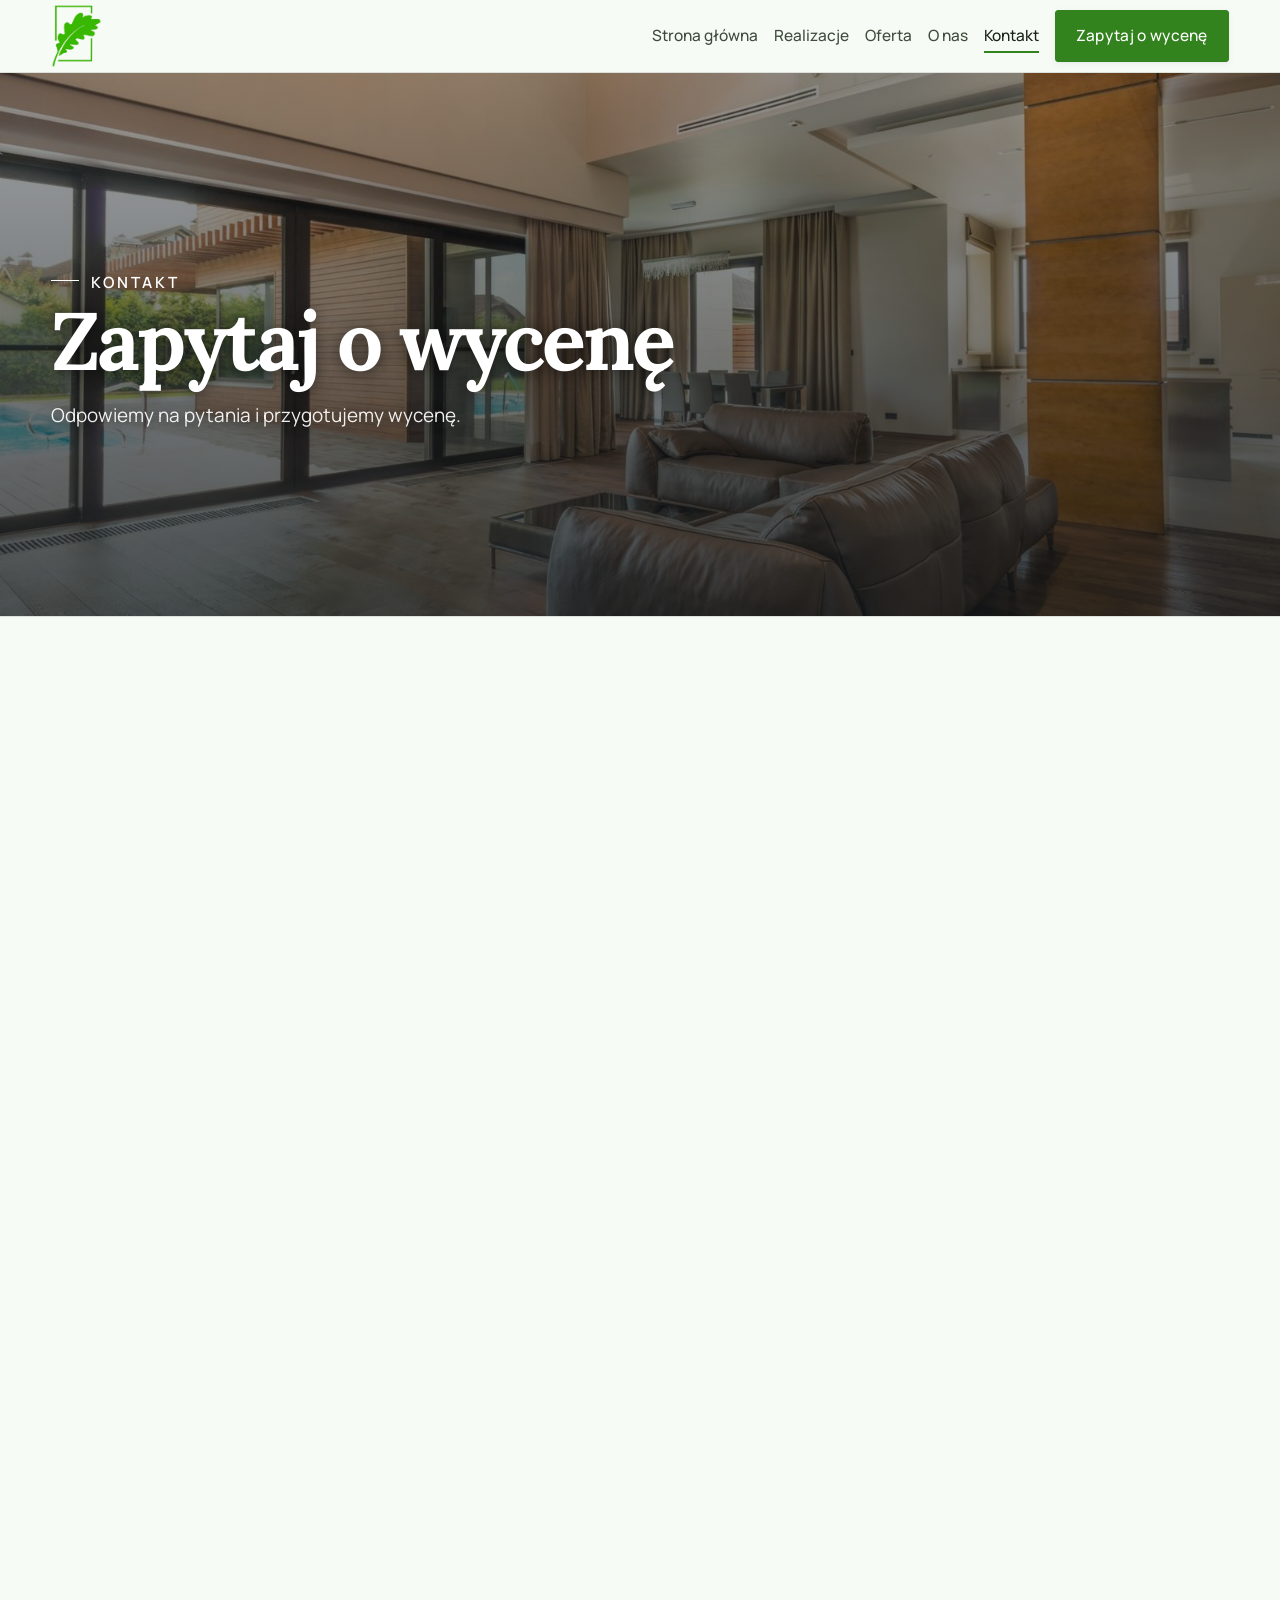
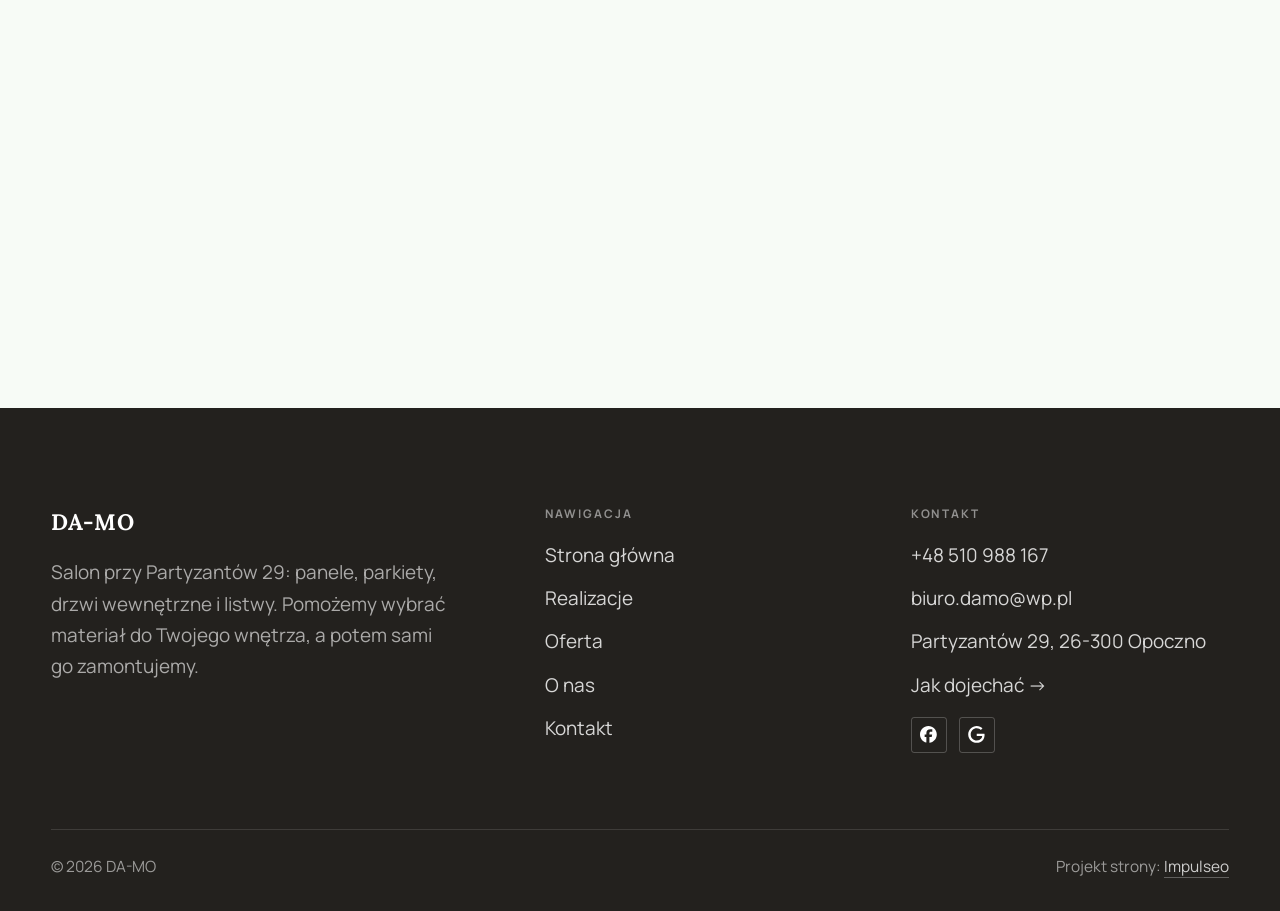
==== kontakt.html @ 803321ba "Strona demo: da-mo" ====
<!DOCTYPE html>
<html lang="pl">
<head>
<meta charset="UTF-8">
<meta name="viewport" content="width=device-width, initial-scale=1.0">
<title>Kontakt - DA-MO</title>
<meta name="description" content="Kontakt DA-MO - Partyzantów 29, 26-300 Opoczno">
<link rel="canonical" href="https://kris20032.github.io/da-mo/kontakt.html">
<meta name="robots" content="noindex, nofollow">
<meta property="og:type" content="website">
<meta property="og:locale" content="pl_PL">
<meta property="og:site_name" content="DA-MO">
<meta property="og:title" content="Kontakt - DA-MO">
<meta property="og:description" content="Kontakt DA-MO - Partyzantów 29, 26-300 Opoczno">
<meta property="og:url" content="https://kris20032.github.io/da-mo/kontakt.html">
<meta property="og:image" content="https://kris20032.github.io/da-mo/img/og.jpg">
<meta property="og:image:width" content="1200">
<meta property="og:image:height" content="630">
<meta name="twitter:card" content="summary_large_image">
<link rel="preconnect" href="https://fonts.googleapis.com">
<link rel="preconnect" href="https://fonts.gstatic.com" crossorigin>
<link href="https://fonts.googleapis.com/css2?family=Lora:wght@500;600;700&family=Manrope:wght@400;500;600&display=swap" rel="stylesheet">
<link rel="stylesheet" href="assets/styles.css?v=3ba8359c">
</head>
<body>

<header class="nav">
  <div class="wrap nav-inner">
    <a class="brand brand-has-logo" href="index.html"><img class="brand-logo" src="img/logo.png" alt="DA-MO" width="483" height="610" decoding="async"></a>
    <nav class="nav-links">
      <a href="index.html">Strona główna</a>
      <a href="realizacje.html">Realizacje</a>
      <a href="oferta.html">Oferta</a>
      <a href="o-nas.html">O nas</a>
      <a href="kontakt.html" class="active" aria-current="page">Kontakt</a>
      <a href="kontakt.html" class="btn btn-accent">Zapytaj o wycenę</a>
    </nav>
    <button class="nav-toggle" aria-label="Menu"><span></span><span></span><span></span></button>
  </div>
</header>

<main>
<section class="pagehead">
  <img src="img/g6.jpg" alt="DA-MO - Zapytaj o wycenę" width="1600" height="1068" decoding="async">
  <div class="wrap">
    <span class="eyebrow">Kontakt</span>
    <h1>Zapytaj o wycenę</h1>
    <p>Odpowiemy na pytania i przygotujemy wycenę.</p>
  </div>
</section>
<section>
  <div class="wrap contact-grid">
    <div class="reveal">
      <span class="eyebrow">Dane kontaktowe</span>
      <h2 style="margin:var(--space-4) 0 var(--space-6)">DA-MO</h2>
      <div class="info-list">
        <div class="info-row"><div class="ic"><svg class="ico-tel" width="16" height="16" viewBox="0 0 24 24" fill="none" aria-hidden="true"><path d="M6.6 10.8a15.5 15.5 0 0 0 6.6 6.6l2.2-2.2a1 1 0 0 1 1-.24 11.4 11.4 0 0 0 3.6.58 1 1 0 0 1 1 1V20a1 1 0 0 1-1 1A17 17 0 0 1 3 4a1 1 0 0 1 1-1h3.5a1 1 0 0 1 1 1c0 1.25.2 2.46.58 3.6a1 1 0 0 1-.25 1l-2.23 2.2Z" fill="currentColor"/></svg></div><div><div class="lbl">Telefon</div><a class="val" href="tel:+48510988167">+48 510 988 167</a></div></div>
        <div class="info-row"><div class="ic"><svg class="ico-mail" width="16" height="16" viewBox="0 0 24 24" fill="none" aria-hidden="true"><rect x="3.2" y="5.5" width="17.6" height="13" rx="1.6" stroke="currentColor" stroke-width="1.6"/><path d="M4 7l8 6 8-6" stroke="currentColor" stroke-width="1.6" stroke-linecap="round" stroke-linejoin="round"/></svg></div><div><div class="lbl">E-mail</div><a class="val" href="mailto:biuro.damo@wp.pl">biuro.damo@wp.pl</a></div></div>
        <div class="info-row"><div class="ic"><svg class="ico-pin" width="16" height="16" viewBox="0 0 24 24" fill="none" aria-hidden="true"><path d="M12 21s7-6.1 7-11.5A7 7 0 0 0 5 9.5C5 14.9 12 21 12 21Z" stroke="currentColor" stroke-width="1.6" fill="none"/><circle cx="12" cy="9.5" r="2.4" fill="currentColor"/></svg></div><div><div class="lbl">Adres</div><div class="val">Partyzantów 29, 26-300 Opoczno</div></div></div>
        <div class="info-row"><div class="ic"><svg width="16" height="16" viewBox="0 0 24 24" fill="none" aria-hidden="true"><circle cx="12" cy="12" r="8.4" stroke="currentColor" stroke-width="1.6"/><path d="M12 7.5V12l3 2" stroke="currentColor" stroke-width="1.6" stroke-linecap="round"/></svg></div><div><div class="lbl">Godziny salonu</div><div class="val">Pon.-pt. 9:00-17:00<br>Sobota 9:00-14:00<br>Niedziela nieczynne</div></div></div>
      </div>
    </div>
    <div class="reveal">
      <form class="form" action="https://formsubmit.co/biuro.damo@wp.pl" method="POST">
        <input type="hidden" name="_subject" value="Zapytanie ze strony DA-MO">
        <input type="hidden" name="_captcha" value="false">
        <input type="hidden" name="_template" value="table">
        <div class="fld"><label for="name">Imię / firma</label><input id="name" name="name" type="text" placeholder="np. Jan Kowalski" required></div>
        <div class="fld"><label for="email">E-mail</label><input id="email" name="email" type="email" placeholder="adres@email.pl" required></div>
        <div class="fld"><label for="phone">Telefon</label><input id="phone" name="phone" type="tel" placeholder="+48 ..."></div>
        <div class="fld"><label for="msg">Czego dotyczy zapytanie?</label><textarea id="msg" name="message" placeholder="Napisz krótko, w czym możemy pomóc" required></textarea></div>
        <button type="submit" class="btn btn-accent" style="width:100%;justify-content:center">Wyślij zapytanie <span class="arr">→</span></button>
        <p class="note">Wiadomość trafi bezpośrednio do nas. Można też zadzwonić: +48 510 988 167.</p>
      </form>
    </div>
  </div>
</section>
<section style="padding-top:0">
  <div class="wrap reveal">
    <iframe class="map" title="DA-MO - Opoczno" src="https://maps.google.com/maps?q=51.3767333%2C20.2776448&z=15&output=embed" loading="lazy" referrerpolicy="no-referrer-when-downgrade"></iframe>
  </div>
</section>
</main>

<footer>
  <div class="wrap">
    <div class="foot-grid">
      <div class="foot-brand">
        <div class="name">DA-MO</div>
        <p>Salon przy Partyzantów 29: panele, parkiety, drzwi wewnętrzne i listwy. Pomożemy wybrać materiał do Twojego wnętrza, a potem sami go zamontujemy.</p>
      </div>
      <div class="foot-col">
        <h4>Nawigacja</h4>
        <a href="index.html">Strona główna</a>
        <a href="realizacje.html">Realizacje</a>
        <a href="oferta.html">Oferta</a>
        <a href="o-nas.html">O nas</a>
        <a href="kontakt.html">Kontakt</a>
      </div>
      <div class="foot-col">
        <h4>Kontakt</h4>
        <a href="tel:+48510988167">+48 510 988 167</a>
        <a href="mailto:biuro.damo@wp.pl">biuro.damo@wp.pl</a>
        <p>Partyzantów 29, 26-300 Opoczno</p>
        <a href="https://www.google.com/maps/place/DA-MO+panele,+drzwi,+parkiety,+listwy/@51.3767333,20.2776448,17z/data=!4m6!3m5!1s0x471999647cb9dcc5:0xbed50faa135890ad!8m2!3d51.3767333!4d20.2776448" target="_blank" rel="noopener">Jak dojechać →</a>
      <div class="foot-soc">
        <a class="soc" href="https://www.facebook.com/p/DA-MO-Panele-Drzwi-Parkiety-Listwy-61571626570182/" target="_blank" rel="noopener" aria-label="Facebook - DA-MO"><svg viewBox="0 0 24 24" aria-hidden="true" focusable="false"><path d="M9.101 23.691v-7.98H6.627v-3.667h2.474v-1.58c0-4.085 1.848-5.978 5.858-5.978.401 0 .955.042 1.468.103a8.68 8.68 0 0 1 1.141.195v3.325a8.623 8.623 0 0 0-.653-.036 26.805 26.805 0 0 0-.733-.009c-.707 0-1.259.096-1.675.309a1.686 1.686 0 0 0-.679.622c-.258.42-.374.995-.374 1.752v1.297h3.919l-.386 2.103-.287 1.564h-3.246v8.245C19.396 23.238 24 18.179 24 12.044c0-6.627-5.373-12-12-12s-12 5.373-12 12c0 5.628 3.874 10.35 9.101 11.647Z" fill="currentColor"/></svg></a>
        <a class="soc" href="https://www.google.com/maps/place/DA-MO+panele,+drzwi,+parkiety,+listwy/@51.3767333,20.2776448,17z/data=!4m6!3m5!1s0x471999647cb9dcc5:0xbed50faa135890ad!8m2!3d51.3767333!4d20.2776448" target="_blank" rel="noopener" aria-label="Google - DA-MO"><svg viewBox="0 0 24 24" aria-hidden="true" focusable="false"><path d="M12.48 10.92v3.28h7.84c-.24 1.84-.853 3.187-1.787 4.133-1.147 1.147-2.933 2.4-6.053 2.4-4.827 0-8.6-3.893-8.6-8.72s3.773-8.72 8.6-8.72c2.6 0 4.507 1.027 5.907 2.347l2.307-2.307C18.747 1.44 16.133 0 12.48 0 5.867 0 .307 5.387.307 12s5.56 12 12.173 12c3.573 0 6.267-1.173 8.373-3.36 2.16-2.16 2.84-5.213 2.84-7.667 0-.76-.053-1.467-.173-2.053H12.48z" fill="currentColor"/></svg></a>
      </div>
      </div>
    </div>
    <div class="foot-bot">
      <span>© 2026 DA-MO</span>
      <span>Projekt strony: <a class="foot-credit" href="https://impulseo.pl" target="_blank" rel="noopener">Impulseo</a></span>
    </div>
  </div>
</footer>
<div class="sticky-reserve"><a class="sr-book" href="kontakt.html">Zapytaj o wycenę</a><a class="sr-call" href="tel:+48510988167" aria-label="Zadzwoń"><svg class="ico-tel" width="16" height="16" viewBox="0 0 24 24" fill="none" aria-hidden="true"><path d="M6.6 10.8a15.5 15.5 0 0 0 6.6 6.6l2.2-2.2a1 1 0 0 1 1-.24 11.4 11.4 0 0 0 3.6.58 1 1 0 0 1 1 1V20a1 1 0 0 1-1 1A17 17 0 0 1 3 4a1 1 0 0 1 1-1h3.5a1 1 0 0 1 1 1c0 1.25.2 2.46.58 3.6a1 1 0 0 1-.25 1l-2.23 2.2Z" fill="currentColor"/></svg></a></div>
<div class="demo-wazne" data-do="2026-11-19" data-cykl="3" hidden><svg class="dw-ico" width="13" height="13" viewBox="0 0 24 24" fill="none" aria-hidden="true"><circle cx="12" cy="12" r="8.6" stroke="currentColor" stroke-width="1.8"/><path d="M12 7.2V12l3.3 2" stroke="currentColor" stroke-width="1.8" stroke-linecap="round"/></svg><span class="dw-txt"></span></div>

<script src="assets/main.js"></script>
</body>
</html>
---- assets/styles.css ----
/* ============================================================
   STOLBASZ — premium, architektoniczny B2B fit-out
   Jasna paleta, zero brązu. System wg premium-web-craft.
   Projekt strony: Impulseo (impulseo.pl)
   ============================================================ */

:root{
  /* PALETA — jasna, architektoniczna, chłodna */
  --paper:#F3F1EC;          /* główne tło */
  --paper-2:#E6E3DB;        /* sekcje alternatywne (chłodny jasny szary) */
  --paper-3:#E6E3DB;        /* delikatne wypełnienia */
  --ink:#23211E;            /* tekst główny — chłodny grafit */
  --ink-soft:#43403A;       /* nagłówki drugorzędne */
  --muted:#87837A;          /* tekst poboczny */
  --line:rgba(35,33,30,.12);/* hairline */
  --accent:#8A6B3C;         /* stonowany petrol-slate — jedyny akcent */
  --accent-d:#6E5430;
  --accent-soft:rgba(138,107,60,.10);
  --dark:#23211E;           /* sekcje ciemne (stopka/CTA) */

  /* HOVER ZDJĘĆ — JEDEN standard dla całego silnika (decyzja K. 04.08.2026, artefakt z wariantami).
     AKTUALNE (K.+Szymon 09.08.2026, wybór z artefaktu 6 wariantów): zoom 1.05 przy 1.4s -
     przy tak długim czasie mocniejszy kadr NIE skacze, tylko „oddycha". Poprzedni standard
     (1.02 / .55s z 04.08) odbierany jako dynamiczny i szybki.
     Spoczynek lekko przygaszony, ale TYLKO tam, gdzie jest mysz (@media hover:hover) —
     na telefonie zdjęcia zostają w pełnej jasności. */
  --img-zoom:1.05;                   /* K.+Szymon 09.08: wariant F z artefaktu porównawczego */
  --img-rest:brightness(.95) saturate(.99);
  --img-hot:brightness(1.06) saturate(1.05);
  --img-dur:1.4s;                    /* K.+Szymon 09.08 (wariant F): powoli = elegancko */
  --img-ease:cubic-bezier(.16,.84,.44,1);  /* miękki ogon, efekt „oddychania" */

  /* ODSTĘPY — skala 4/8 */
  --space-1:4px; --space-2:8px; --space-3:12px; --space-4:16px; --space-5:24px;
  --space-6:32px; --space-7:48px; --space-8:64px; --space-9:96px; --space-10:128px;

  /* TYPOGRAFIA — fluid clamp() (skala podbita 16.07.2026: większe, czytelniejsze litery — uwaga Adama) */
  --text-sm:clamp(.9rem,.87rem + .12vw,1rem);
  --text-base:clamp(1.08rem,1.04rem + .18vw,1.2rem);
  --text-lg:clamp(1.24rem,1.15rem + .34vw,1.44rem);
  --text-h3:clamp(1.34rem,1.22rem + .55vw,1.66rem);
  --text-h2:clamp(2.1rem,1.66rem + 2.1vw,3.1rem);
  --text-h1:clamp(2.9rem,2.1rem + 4vw,5.1rem);

  /* PROMIENIE — architektoniczne, raczej ostre */
  --r-sm:3px; --r-md:6px; --r-lg:10px;

  /* RUCH */
  --ease:cubic-bezier(.25,.46,.45,.94); --dur:.24s;

  /* CIENIE — miękkie, warstwowe */
  --sh-sm:0 1px 2px rgba(16,24,32,.04), 0 2px 8px rgba(16,24,32,.05);
  --sh-md:0 2px 6px rgba(16,24,32,.05), 0 12px 28px -8px rgba(16,24,32,.12);
  --sh-lg:0 6px 14px rgba(16,24,32,.07), 0 26px 56px -18px rgba(16,24,32,.22);

  --hairline:1px solid var(--line);

  --font-display:'Lora',serif;
  --font-body:'Manrope',sans-serif;
}

*{box-sizing:border-box;margin:0;padding:0}
html{scroll-behavior:smooth}
body{
  font-family:var(--font-body);
  font-size:var(--text-base);
  line-height:1.65;
  color:var(--ink);
  background:var(--paper);
  -webkit-font-smoothing:antialiased;
  text-rendering:optimizeLegibility;
}
img{max-width:100%;height:auto;display:block}  /* height:auto = width/height z atrybutów trzyma proporcje (TOP#12) */
a{color:inherit;text-decoration:none}

.wrap{width:min(92%,1180px);margin-inline:auto}
section{padding-block:clamp(52px,6.5vw,96px)}

h1,h2,h3{font-family:var(--font-display);font-weight:700;line-height:1.08;letter-spacing:-.02em;color:var(--ink)}
h1{font-size:var(--text-h1);letter-spacing:-.035em}
h2{font-size:var(--text-h2);letter-spacing:-.025em}
h3{font-size:var(--text-h3)}
/* MIARA — długość wiersza. WCAG 2.2 SC 1.4.8: max 80 znaków; Butterick: 45–90.
   68ch daje realnie 72–78 znaków polskiego tekstu, czyli z zapasem pod granicą.
   Wcześniej limit miał TYLKO <p> — <li>, <blockquote> i <dd> nie miały żadnego,
   i to jedyny powód, dla którego 23 bloki na dwóch oddanych stronach jadą po
   83–106 znaków w wierszu (pomiar 07.08.2026, bramka `miara`).
   ⚠️ Listy i definicje ograniczamy TYLKO bez klasy: `ul`/`ol` z klasą to u nas
   układ (siatki kafli, menu), a nie tekst ciągły — tam miarę wyznacza układ. */
/* 60ch, nie 68ch (K. 10.08): po zmianie fontów na węższe kroje (DM Sans i spółka)
   w 68ch mieściło się ~90 znaków - bramka pikselowa słusznie zgłaszała przekroczenie
   granicy 80. Pomiar na żywej przeglądarce: 60ch = 90 znaków, 53ch = ~78 znaków, czyli normę WCAG 1.4.8. */
:root{ --miara:53ch }
p{max-width:min(100%,var(--miara))}
blockquote,
ul:not([class])>li, ol:not([class])>li,
dl:not([class])>dd{max-width:min(100%,var(--miara))}

/* ⚠️ Świadomie BEZ wyjątku `.tile p,.card p,.svc p{max-width:none}`, choć nasuwa się sam:
   te akapity BYŁY już ograniczone (stare `p{max-width:65ch}`), więc „wyjątek" nie odblokowałby
   niczego nowego — tylko ROZLUŹNIŁ stan sprzed zmiany na wszystkich demach naraz.
   `figcaption` żadna z reguł wyżej nie dotyczy, więc też nie potrzebuje zwolnienia. */

/* ŁAMANIE. `balance` wyrównuje długości wierszy w nagłówku, `pretty` pilnuje ostatniego
   wiersza akapitu, żeby nie został w nim jeden wyraz. Obsługiwane od Chrome 117 /
   Safari 17.5; starsze przeglądarki po prostu ignorują tę własność.
   `text-wrap:pretty` nie występowało dotąd ANI RAZ w silniku ani w repo klientów. */
h1,h2,h3,.lead,.lede{text-wrap:balance}
p,li,blockquote,dd{text-wrap:pretty}

.eyebrow{
  font-family:var(--font-body);
  font-size:var(--text-sm);
  font-weight:600;
  letter-spacing:.18em;
  text-transform:uppercase;
  color:var(--accent);
  display:inline-flex;align-items:center;gap:var(--space-3);
}
/* flex:none + margin-top = kreska trzyma się PIERWSZEJ linii. Wcześniej align-items:center
   centrowało ją względem całego bloku i przy zawinięciu (długi kicker typu
   „…WNĘTRZ · LESZNO · OD 2019") druga linia lądowała z brzydkim wcięciem. */
.eyebrow{align-items:flex-start}
.eyebrow>*,.eyebrow{text-wrap:balance}   /* dlugi kicker lamal sie na sierote typu samo „2019" w drugiej linii */
.eyebrow::before{content:"";width:28px;height:1px;background:var(--accent);display:inline-block;flex:none;margin-top:.62em}

.muted{color:var(--muted)}
.lead{font-size:var(--text-lg);line-height:1.55;color:var(--ink-soft);max-width:50ch}

/* ---------- BUTTONS ---------- */
.btn{
  display:inline-flex;align-items:center;gap:var(--space-2);
  font-weight:600;font-size:var(--text-sm);letter-spacing:.02em;
  padding:var(--space-4) var(--space-6);
  border-radius:var(--r-sm);
  transition:transform var(--dur) var(--ease),box-shadow var(--dur) var(--ease),background var(--dur) var(--ease);
  cursor:pointer;border:1px solid transparent;
}
.btn-accent{background:var(--accent);color:#fff;box-shadow:var(--sh-sm)}
.btn-accent:hover{background:var(--accent-d);transform:translateY(-2px);box-shadow:var(--sh-md)}
.btn-accent:active{transform:translateY(0);box-shadow:var(--sh-sm)}
.btn-ghost{background:transparent;color:var(--ink);border-color:var(--line)}
.btn-ghost:hover{border-color:var(--accent);color:var(--accent);transform:translateY(-2px)}
.btn-light{background:#fff;color:var(--ink);box-shadow:var(--sh-sm)}
.btn-light:hover{transform:translateY(-2px);box-shadow:var(--sh-md)}
.btn .arr{transition:transform var(--dur) var(--ease)}
.btn:hover .arr{transform:translateX(4px)}

/* ---------- NAV ---------- */
.nav{
  position:sticky;top:0;z-index:50;
  background:color-mix(in srgb,var(--paper) 88%,transparent);
  backdrop-filter:saturate(140%) blur(10px);
  border-bottom:var(--hairline);
}
.nav-inner{display:flex;align-items:center;justify-content:space-between;gap:var(--space-5);height:72px}
/* ANTY-NACHODZENIE (K. 05.08.2026): długa nazwa firmy + przycisk z pełnym numerem nie mieściły się w pasku
   i flex ściskał linki PONIŻEJ ich treści - "Kontakt" wchodził na ramkę "Zadzwoń +48 ...". Teraz ustępuje
   nazwa marki (skrót wielokropkiem), a menu i przycisk nigdy się nie kurczą ani nie zachodzą na siebie. */
.brand{display:flex;flex-direction:column;line-height:1;min-width:0;flex:0 1 auto}
.brand .name{font-family:var(--font-display);font-weight:800;font-size:1.35rem;letter-spacing:.04em;white-space:nowrap;overflow:hidden;text-overflow:ellipsis}
.brand .sub{font-size:.62rem;letter-spacing:.34em;text-transform:uppercase;color:var(--muted);margin-top:5px;white-space:nowrap;overflow:hidden;text-overflow:ellipsis}
.nav-links{display:flex;align-items:center;gap:var(--space-6);flex:0 0 auto}
.nav-links a{font-size:var(--text-sm);font-weight:500;color:var(--ink-soft);position:relative;padding-block:4px;white-space:nowrap;transition:color var(--dur) var(--ease)}
.nav-links a::after{content:"";position:absolute;left:0;bottom:0;width:0;height:1.5px;background:var(--accent);transition:width var(--dur) var(--ease)}
.nav-links a:hover,.nav-links a.active{color:var(--ink)}
.nav-links a:hover::after,.nav-links a.active::after{width:100%}
.nav-links .btn{padding:var(--space-2) var(--space-5)}
/* przyciski w nav: właściwy kolor (przebij .nav-links a) + bez podkreślenia */
.nav-links a.btn-accent{color:#fff}
.nav-links a.btn-ghost,.nav-links a.btn-light{color:var(--ink)}
/* CTA w pasku: NIE podkreślenie spod linków menu, ale ten sam przelatujący błysk,
   co na wszystkich innych przyciskach (zgłoszenie K. 13.08.2026 - „na hero jest efekt
   światła przechodzącego przez przycisk, na navbarze go nie ma, a mają być identyczne").
   Reguła `.nav-links a::after` jest silniejsza od `.btn::after`, więc trzeba jej
   geometrię wyzerować i wpisać połysk z nazwy - samo `display:none` gasiło efekt. */
.nav-links a.btn::after{
  display:block;content:"";position:absolute;inset:0;z-index:-1;pointer-events:none;
  width:auto;height:auto;border-radius:inherit;   /* kasuje geometrię podkreślenia (width:0;height:1.5px) */
  background:linear-gradient(100deg,transparent 32%,rgba(255,255,255,.20) 50%,transparent 68%);
  translate:-120% 0}
@media (prefers-reduced-motion:no-preference){
  .nav-links a.btn:hover::after{translate:120% 0;transition:translate .75s var(--mt-ease,cubic-bezier(.16,.84,.44,1))}
}
.nav-toggle{display:none;background:none;border:none;cursor:pointer;flex-direction:column;gap:5px;padding:8px}
.nav-toggle span{width:24px;height:2px;background:var(--ink);transition:var(--dur)}
/* Ciasny zakres MIĘDZY menu mobilnym a pełnym pulpitem: zbijamy odstępy i nazwę marki,
   żeby wszystko zmieściło się naturalnie, zanim w ogóle dojdzie do skracania wielokropkiem. */
@media(max-width:1280px) and (min-width:921px){
  .nav-links{gap:var(--space-4)}
  .nav-links .btn{padding:var(--space-2) var(--space-4)}
  .brand .name{font-size:1.15rem}
}

/* ---------- HERO (split) ---------- */
.hero{position:relative;overflow:hidden;border-bottom:var(--hairline)}
.hero-grid{display:grid;grid-template-columns:1.05fr .95fr;gap:clamp(24px,4vw,60px);align-items:center;
  padding-block:clamp(36px,4.5vw,64px)}
.hero-copy .eyebrow{margin-bottom:var(--space-5)}
.hero-copy h1{margin-bottom:var(--space-5)}
.hero-copy .lead{margin-bottom:var(--space-7)}
.hero-actions{display:flex;flex-wrap:wrap;gap:var(--space-4)}
.hero-art{position:relative;aspect-ratio:4/3;border-radius:var(--r-lg);overflow:hidden;box-shadow:var(--sh-lg)}
.hero-art img{width:100%;height:100%;object-fit:cover}
.hero-art::after{content:"";position:absolute;inset:0;background:linear-gradient(180deg,transparent 55%,rgba(18,24,28,.28))}
.hero-badge{position:absolute;left:var(--space-5);bottom:var(--space-5);z-index:2;
  background:rgba(252,252,251,.94);backdrop-filter:blur(4px);
  border-radius:var(--r-md);padding:var(--space-4) var(--space-5);box-shadow:var(--sh-md);max-width:78%}
.hero-badge strong{display:block;font-family:var(--font-display);font-size:1rem;letter-spacing:-.01em}
.hero-badge span{font-size:var(--text-sm);color:var(--muted)}

/* ---------- HERO duży / kinowy (strona główna) ---------- */
.hero-cine{position:relative;min-height:clamp(560px,82vh,840px);min-height:clamp(560px,82svh,840px);display:flex;align-items:center;overflow:hidden;border-bottom:var(--hairline)}
.hero-cine>img{position:absolute;inset:0;width:100%;height:100%;object-fit:cover;z-index:0}
.hero-cine::after{content:"";position:absolute;inset:0;z-index:1;
  background:linear-gradient(95deg,rgba(13,18,23,.86) 0%,rgba(13,18,23,.64) 32%,rgba(13,18,23,.24) 62%,rgba(13,18,23,.04) 100%)}
.hero-cine .wrap{position:relative;z-index:2;padding-block:var(--space-8)}
.hero-cine .hero-copy{max-width:660px}
.hero-cine .eyebrow{color:#fff;margin-bottom:var(--space-5)}
.hero-cine .eyebrow::before{background:#fff}
.hero-cine h1{color:#fff;margin-bottom:var(--space-5);font-size:clamp(2.9rem,2rem + 4.4vw,5.2rem);text-wrap:balance}
.hero-cine .lead{color:rgba(255,255,255,.92);max-width:48ch;margin-bottom:var(--space-7)}
.hero-cine .hero-actions{display:flex;flex-wrap:wrap;gap:var(--space-4)}
/* NISKIE OKNO (laptop z dokiem i paskami przeglądarki ma ~700-780 px wysokości widoku):
   H1 do 5.2rem + długi lead nie mieściły się i przyciski wypadały POD krawędź ekranu -
   klient widział stronę bez ani jednego CTA. Skalujemy w dół, zamiast przycinać treść. */
@media(min-width:821px) and (max-height:820px){
  .hero-cine{min-height:clamp(520px,94svh,780px)}
  .hero-cine .wrap{padding-block:var(--space-6)}
  .hero-cine h1{font-size:clamp(2.2rem,1.5rem + 2.6vw,3.6rem);margin-bottom:var(--space-4)}
  .hero-cine .eyebrow{margin-bottom:var(--space-4)}
  .hero-cine .lead{margin-bottom:var(--space-5);max-width:44ch}
}
@media(max-width:680px){
  .hero-cine{min-height:clamp(520px,76vh,640px);min-height:clamp(520px,76svh,640px);align-items:flex-end}
  .hero-cine::after{background:linear-gradient(0deg,rgba(13,18,23,.9) 6%,rgba(13,18,23,.45) 55%,rgba(13,18,23,.25) 100%)}
  .hero-cine .wrap{padding-bottom:var(--space-9)}
  /* TELEFON (~90% oglądających): lead potrafił zająć 8 linii i zepchnąć CTA poza pierwszy ekran.
     Zwężamy interlinię i skalę - treści nie ucinamy, bo to ona sprzedaje. */
  .hero-cine .lead{font-size:.98rem;line-height:1.5;margin-bottom:var(--space-5)}
  .hero-cine .eyebrow{font-size:.72rem;letter-spacing:.13em;margin-bottom:var(--space-4)}
  .hero-cine .eyebrow::before{width:20px}
  .hero-cine h1{margin-bottom:var(--space-4)}
}

/* full-bleed hero variant (podstrony) */
.pagehead{position:relative;min-height:46vh;min-height:46svh;display:flex;align-items:flex-end;overflow:hidden;border-bottom:var(--hairline)}
.pagehead img{position:absolute;inset:0;width:100%;height:100%;object-fit:cover}
/* 10.08.2026 (decyzja K.): mocniejsze przyciemnienie + cień pod tekstem. Bramka mierzyła na
   nagłówkach podstron 3,38-3,43:1 przy wymaganych 4,5 — jasne zdjęcie (hala, śnieg, niebo)
   podchodziło pod biały tekst. Zdjęcia klientów są różne, więc kontrast musi dawać WARSTWA,
   a nie szczęśliwy dobór kadru. */
.pagehead::after{content:"";position:absolute;inset:0;background:linear-gradient(180deg,rgba(18,24,28,.40),rgba(18,24,28,.76))}
.pagehead .wrap{position:relative;z-index:2;padding-block:var(--space-9);color:#fff}
.pagehead h1{color:#fff;max-width:18ch;text-shadow:0 2px 16px rgba(0,0,0,.55)}
.pagehead .eyebrow{color:#fff}
.pagehead .eyebrow::before{background:#fff}
.pagehead p{color:rgba(255,255,255,.92);margin-top:var(--space-4);max-width:54ch;text-shadow:0 1px 12px rgba(0,0,0,.5)}

/* ---------- STRIP (pasek skrótów / liczby) ---------- */
.strip{background:var(--dark);color:#fff}
/* PASEK HASEŁ — standard 04.08.2026 (decyzja K.): 5 haseł w JEDNYM rzędzie, tekst WYŚRODKOWANY,
   węższe marginesy boczne niż reszta strony (pasek ma iść szerzej), równe wysokości kolumn. */
.strip .wrap{width:min(96%,1440px);display:grid;grid-template-columns:repeat(5,1fr);
  gap:var(--space-5);padding-block:var(--space-7);align-items:stretch}
.strip .item .k{font-family:var(--font-display);font-size:clamp(1.05rem,.82rem + .85vw,1.55rem);
  font-weight:800;letter-spacing:-.02em;color:#fff;line-height:1.18;text-wrap:balance}
.strip .item .v{font-size:var(--text-sm);color:rgba(255,255,255,.66);margin-top:var(--space-2);line-height:1.4}
.strip .item{border-left:2px solid var(--accent);padding-inline:var(--space-4);
  text-align:center;display:flex;flex-direction:column;justify-content:center}
/* liczba kolumn = liczba haseł, żeby ostatnie nie zostawało samo w drugim rzędzie.
   Klasę n-N nadaje multipage.py; domyślnie (bez klasy) pasek jest 5-kolumnowy. */
.strip.n-2 .wrap{grid-template-columns:repeat(2,1fr)}
.strip.n-3 .wrap{grid-template-columns:repeat(3,1fr)}
.strip.n-4 .wrap{grid-template-columns:repeat(4,1fr);gap:var(--space-6)}
.strip.n-4 .item .k{font-size:clamp(1.3rem,1rem + 1.1vw,2rem)}
.strip.n-6 .wrap{grid-template-columns:repeat(6,1fr);gap:var(--space-4)}
.strip.n-6 .item .k{font-size:clamp(.98rem,.8rem + .7vw,1.35rem)}
/* równe łamanie: zamiast "długa linia + jedno słowo" obie linie zbliżonej długości */
.strip .item .k{text-wrap:balance}

/* ---------- SECTION HEAD ---------- */
.head{max-width:48rem;margin-bottom:var(--space-8)}
.head.center{margin-inline:auto;text-align:center}
.head .eyebrow{margin-bottom:var(--space-4)}
.head h2{margin-bottom:var(--space-4)}
.head p{color:var(--muted);font-size:var(--text-lg);line-height:1.55}
.head.center p{margin-inline:auto}

/* ---------- INTRO SPLIT ---------- */
.split{display:grid;grid-template-columns:.92fr 1.08fr;gap:clamp(28px,5vw,80px);align-items:center}
.split.rev{grid-template-columns:1.08fr .92fr}
.split.rev .split-art{order:-1}
.split-art{position:relative;aspect-ratio:5/4;border-radius:var(--r-lg);overflow:hidden;box-shadow:var(--sh-lg)}
.split-art img{width:100%;height:100%;object-fit:cover}
.split-copy h2{margin-bottom:var(--space-5)}
.split-copy p+p{margin-top:var(--space-4)}
.split-copy .btn{margin-top:var(--space-6)}

/* ---------- SERVICES (zakres) ---------- */
.svc-grid{display:grid;grid-template-columns:repeat(auto-fit,minmax(280px,1fr));gap:var(--space-5)}
.svc{background:#fff;border:var(--hairline);border-radius:var(--r-md);padding:var(--space-7) var(--space-6);
  transition:transform var(--dur) var(--ease),box-shadow var(--dur) var(--ease),border-color var(--dur) var(--ease);
  position:relative;overflow:hidden}
.svc::before{content:"";position:absolute;left:0;top:0;width:3px;height:0;background:var(--accent);transition:height var(--dur) var(--ease)}
.svc:hover{transform:translateY(-4px);box-shadow:var(--sh-md);border-color:transparent}
.svc:hover::before{height:100%}
.svc .ic{font-family:var(--font-display);font-size:.8rem;font-weight:700;letter-spacing:.12em;color:var(--accent);margin-bottom:var(--space-4)}
.svc h3{margin-bottom:var(--space-3);font-size:1.22rem}
.svc p{color:var(--muted);font-size:var(--text-base);line-height:1.6}

/* big detailed service rows */
.svc-row{display:grid;grid-template-columns:.8fr 1.2fr;gap:clamp(20px,4vw,60px);align-items:center;padding-block:var(--space-8)}
.svc-row+.svc-row{border-top:var(--hairline)}
.svc-row.rev{grid-template-columns:1.2fr .8fr}
/* Naprzemienny układ wierszy oferty: co drugi wiersz ma zdjęcie po PRAWEJ.
   Było `order:-1` — martwy kod, bo zdjęcie i tak jest pierwszym dzieckiem w HTML,
   więc wszystkie wiersze wyglądały identycznie (zdjęcie zawsze z lewej), a `rev`
   zmieniało tylko szerokość kolumn. Znalezione 29.07.2026 przy różnicowaniu kierunków
   animacji (pomiar pozycji: art.mid 390/502 przy row.mid 756 — zawsze lewa strona). */
.svc-row.rev .svc-row-art{order:2}
.svc-row-art{aspect-ratio:4/3;border-radius:var(--r-md);overflow:hidden;box-shadow:var(--sh-md)}
.svc-row-art img{width:100%;height:100%;object-fit:cover}
.svc-row h3{font-size:1.5rem;margin-bottom:var(--space-4)}
.svc-row .num{font-family:var(--font-display);font-size:.85rem;font-weight:700;letter-spacing:.14em;color:var(--accent);display:block;margin-bottom:var(--space-3)}
.svc-row ul{list-style:none;margin-top:var(--space-4);display:flex;flex-direction:column;gap:var(--space-2)}
.svc-row li{position:relative;padding-left:var(--space-5);color:var(--muted);font-size:var(--text-base)}
.svc-row li::before{content:"";position:absolute;left:0;top:.62em;width:8px;height:1px;background:var(--accent)}

/* ---------- GALLERY (realizacje) ---------- */
.gallery{display:grid;grid-template-columns:repeat(12,1fr);gap:var(--space-4);grid-auto-rows:200px}
/* GALERIA MASONRY — pionowe zdjęcia (portrety beauty/wellness) bez przycinania: kolumny, height auto */
.gallery-masonry{column-count:3;column-gap:var(--space-4)}
@media(max-width:900px){.gallery-masonry{column-count:2}}
@media(max-width:560px){.gallery-masonry{column-count:1}}
.gallery-masonry .m-tile{break-inside:avoid;margin:0 0 var(--space-4);padding:0;position:relative;overflow:hidden;border-radius:var(--r-md);border:1px solid var(--line)}
.gallery-masonry .m-tile img{width:100%;height:auto;display:block}
.gallery-masonry .m-tile .cap{position:absolute;left:0;right:0;bottom:0;padding:var(--space-4);color:#fff;background:linear-gradient(0deg,rgba(0,0,0,.55),transparent);font-size:var(--text-sm)}
.gallery-masonry .m-tile .cap small{display:block;font-weight:400;opacity:.78;letter-spacing:.04em;text-transform:uppercase;font-size:.66rem;margin-top:3px}
.tile{position:relative;overflow:hidden;border-radius:var(--r-md);box-shadow:var(--sh-sm);
  transition:transform var(--dur) var(--ease),box-shadow var(--dur) var(--ease)}
.tile img{width:100%;height:100%;object-fit:cover;
  transition:transform var(--img-dur) var(--img-ease),filter var(--img-dur) var(--img-ease)}
.tile:hover{box-shadow:var(--sh-md)}
.tile .cap{position:absolute;left:0;right:0;bottom:0;padding:var(--space-5) var(--space-4) var(--space-4);
  /* mocniejszy spad + cien pod tekstem: na JASNYCH zdjeciach klienta (biale fronty, sciany)
     slaby gradient dawal kontrast ~1.5:1 zamiast wymaganych 3.6:1 (bramka wygladu, 10.08.2026) */
  background:linear-gradient(transparent 10%,rgba(18,24,28,.55) 40%,rgba(18,24,28,.88) 68%,rgba(18,24,28,.99));color:#fff;
  text-shadow:0 1px 2px rgba(0,0,0,.85),0 2px 10px rgba(0,0,0,.55);
  font-size:var(--text-sm);font-weight:600;letter-spacing:.01em;
  opacity:0;transform:translateY(8px);transition:var(--dur) var(--ease)}
.tile:hover .cap{opacity:1;transform:translateY(0)}
.tile .cap small{display:block;font-weight:400;opacity:.78;letter-spacing:.04em;text-transform:uppercase;font-size:.66rem;margin-top:3px}
/* bento spans */
.t-wide{grid-column:span 6}
.t-tall{grid-column:span 6;grid-row:span 2}
.t-std{grid-column:span 6}
.t-third{grid-column:span 4}
.t-two3{grid-column:span 8}

/* ---------- TRUST / WIARYGODNOŚĆ ---------- */
.trust{background:var(--paper-2)}
.trust-grid{display:grid;grid-template-columns:repeat(auto-fit,minmax(240px,1fr));gap:var(--space-5);margin-top:var(--space-7)}
.trust-card{background:#fff;border-radius:var(--r-md);padding:var(--space-7) var(--space-6);box-shadow:var(--sh-sm);border-top:3px solid var(--accent)}
.trust-card .big{font-family:var(--font-display);font-size:clamp(1.8rem,1.3rem + 1.6vw,2.6rem);font-weight:800;letter-spacing:-.02em;color:var(--ink);line-height:1}
.trust-card h3{font-size:1.12rem;margin:var(--space-3) 0 var(--space-2)}
.trust-card p{color:var(--muted);font-size:var(--text-base);line-height:1.55}

/* ---------- CTA band ---------- */
.cta{background:var(--dark);color:#fff;position:relative;overflow:hidden}
/* telefon w CTA: na ciemnym tle biały (domyślnie), rodziny z JASNYM tłem CTA
   nadpisują to u siebie - wcześniej kolor siedział w stylu inline i wygrywał z rodziną. */
.cta .btn-ghost-cta{color:#fff;border-color:rgba(255,255,255,.3)}
.cta .wrap{display:grid;grid-template-columns:1.4fr .6fr;gap:var(--space-7);align-items:center;position:relative;z-index:2}
.cta h2{color:#fff;max-width:20ch}
.cta p{color:rgba(255,255,255,.74);margin-top:var(--space-4)}
.cta-actions{display:flex;flex-direction:column;gap:var(--space-3);align-items:flex-start}
.cta::before{content:"";position:absolute;right:-80px;top:-80px;width:360px;height:360px;border-radius:50%;
  background:radial-gradient(circle,var(--accent-soft),transparent 70%)}

/* ---------- CONTACT ---------- */
.contact-grid{display:grid;grid-template-columns:.85fr 1.15fr;gap:clamp(28px,4vw,56px);align-items:start}
.info-list{display:flex;flex-direction:column;gap:var(--space-2)}
.info-row{display:flex;gap:var(--space-4);align-items:flex-start;padding-block:var(--space-4);border-bottom:var(--hairline)}
.info-row .ic{flex:none;width:42px;height:42px;display:grid;place-items:center;border-radius:50%;
  background:var(--accent-soft);color:var(--accent);font-size:1.05rem}
.info-row .lbl{font-size:.72rem;letter-spacing:.14em;text-transform:uppercase;color:var(--muted)}
.info-row .val{font-weight:600;font-size:var(--text-base);margin-top:2px}
.info-row a.val:hover{color:var(--accent)}
.map{border:none;border-radius:var(--r-lg);box-shadow:var(--sh-md);width:100%;height:100%;min-height:380px;filter:grayscale(.2) contrast(1.02)}
.form{background:#fff;border:var(--hairline);border-radius:var(--r-lg);padding:clamp(24px,3vw,40px);box-shadow:var(--sh-sm)}
.form .fld{margin-bottom:var(--space-5)}
.form label{display:block;font-size:var(--text-sm);font-weight:600;margin-bottom:var(--space-2)}
.form input,.form textarea{width:100%;font-family:inherit;font-size:var(--text-base);color:var(--ink);
  padding:var(--space-4);border:var(--hairline);border-radius:var(--r-sm);background:var(--paper);transition:border-color var(--dur)}
.form input:focus,.form textarea:focus{outline:none;border-color:var(--accent);background:#fff}
.form textarea{resize:vertical;min-height:120px}
.form .note{font-size:var(--text-sm);color:var(--muted);margin-top:var(--space-3)}

/* ---------- FOOTER ---------- */
footer{background:var(--dark);color:#fff;padding-block:var(--space-9) var(--space-6)}
.foot-grid{display:grid;grid-template-columns:1.4fr 1fr 1fr;gap:var(--space-7);margin-bottom:var(--space-8)}
.foot-brand .name{font-family:var(--font-display);font-weight:800;font-size:1.4rem;letter-spacing:.04em}
.foot-brand p{color:rgba(255,255,255,.62);margin-top:var(--space-4);font-size:var(--text-base);max-width:38ch}
.foot-col h4{font-size:.74rem;letter-spacing:.16em;text-transform:uppercase;color:rgba(255,255,255,.5);margin-bottom:var(--space-4)}
.foot-col a,.foot-col p{display:block;color:rgba(255,255,255,.82);font-size:var(--text-base);margin-bottom:var(--space-3)}
.foot-col a:hover{color:#fff}
.foot-bot{border-top:1px solid rgba(255,255,255,.12);padding-top:var(--space-5);display:flex;justify-content:space-between;flex-wrap:wrap;gap:var(--space-3);
  font-size:var(--text-sm);color:rgba(255,255,255,.55)}
.foot-bot a:hover{color:#fff}
/* Podpis w stopce = klikalny link do impulseo.pl (31.07.2026). Ma być WIDOCZNIE klikalny,
   ale nie krzyczeć - stąd sam kolor jaśniejszy + delikatne podkreślenie na najeździe. */
.foot-bot a.foot-credit{color:rgba(255,255,255,.78);text-decoration:none;border-bottom:1px solid rgba(255,255,255,.28)}
.foot-bot a.foot-credit:hover{color:#fff;border-bottom-color:#fff}

/* ---------- REVEAL ---------- */
.reveal{opacity:0;transform:translateY(22px);transition:opacity .6s var(--ease),transform .6s var(--ease)}
.reveal.in{opacity:1;transform:none}

/* ---------- RESPONSIVE ---------- */
@media(max-width:920px){
  .hero-grid,.split,.split.rev,.svc-row,.svc-row.rev,.cta .wrap,.contact-grid,.foot-grid{grid-template-columns:1fr}
  .split.rev .split-art,.svc-row.rev .svc-row-art{order:0}
  .hero-art{aspect-ratio:16/10;max-height:420px}
  .strip .wrap,.strip.n-2 .wrap,.strip.n-3 .wrap,.strip.n-4 .wrap,.strip.n-6 .wrap{grid-template-columns:repeat(2,1fr);gap:var(--space-6)}
  .strip .item .k,.strip.n-6 .item .k{font-size:clamp(1.3rem,1.1rem + 1vw,2rem)}
  .gallery{grid-auto-rows:180px}
  .t-wide,.t-tall,.t-std,.t-third,.t-two3{grid-column:span 6}
  .t-tall{grid-row:span 1}
  .cta-actions{flex-direction:row;flex-wrap:wrap}
  .foot-grid{gap:var(--space-6)}
}
@media(max-width:680px){
  .nav-links{position:fixed;inset:72px 0 auto 0;background:var(--paper);flex-direction:column;align-items:stretch;
    gap:0;padding:var(--space-4) 6%;border-bottom:var(--hairline);box-shadow:var(--sh-md);
    transform:translateY(-120%);transition:transform var(--dur) var(--ease)}
  .nav-links.open{transform:translateY(0)}
  .nav-links a{padding-block:var(--space-4);border-bottom:var(--hairline)}
  .nav-links .btn{margin-top:var(--space-3);justify-content:center}
  .nav-toggle{display:flex}
  .strip .wrap,.strip.n-2 .wrap,.strip.n-3 .wrap,.strip.n-4 .wrap,.strip.n-6 .wrap{grid-template-columns:1fr}
  .gallery{grid-template-columns:repeat(6,1fr)}
  .foot-grid{grid-template-columns:1fr}
}
@media(prefers-reduced-motion:reduce){
  /* audyt 09.08 TOP#14: samo skrócenie duration przy animacji INFINITE = stroboskop
     (pętla .01ms miga ekranem); iteration-count:1 gasi pętlę naprawdę. Pseudoelementy
     też - tła hero (gastro/studio) animują ::before/img, blanket na * ich nie łapał. */
  *,*::before,*::after{animation-duration:.01ms!important;animation-iteration-count:1!important;animation-delay:0s!important;transition:none!important}
  .reveal{opacity:1!important;transform:none!important}
  html{scroll-behavior:auto}
}

/* ============================================================
   PREMIUM LAYER — destylat deep-researchu branż (anty-AI, spokój).
   Zmienne STOLBASZ (--accent/--ink/--paper/--line/--dark). Ruch ledwo
   zauważalny, krzywa cubic-bezier(.16,.84,.44,1); prefers-reduced-motion
   pokryte blanketem wyżej. Karty hairline zamiast cieni = #1 sygnał „nie-AI".
   ============================================================ */

/* więcej oddechu między sekcjami (liderzy: 110-130px) */
section{padding-block:clamp(64px,8vw,128px)}

/* 1) Aksamitny reveal — dłuższa, miękka krzywa zamiast „skoku" */
.reveal{transition:opacity .9s cubic-bezier(.16,.84,.44,1),transform .9s cubic-bezier(.16,.84,.44,1);will-change:opacity,transform}
/* stagger TYLKO w galerii (tam pozycja = porządek dzieci) */
.gallery .reveal:nth-child(2){transition-delay:.07s}
.gallery .reveal:nth-child(3){transition-delay:.14s}
.gallery .reveal:nth-child(4){transition-delay:.21s}
.gallery .reveal:nth-child(5){transition-delay:.28s}
.gallery .reveal:nth-child(6){transition-delay:.35s}

/* 2) Hero STATYCZNY na .hero-cine — Ken Burns CAŁKIEM WYŁĄCZONY 26.06 (3. zgłoszenie Szymona).
   GENEZA: animowanie scale na <img> hero z teksturami (cegły/framugi) re-samplinguje obraz
   klatka po klatce → na części ekranów drobne drganie/shimmer = „heroshot się trzęsie".
   translateY usunięto wcześniej, scale-only + will-change/GPU NIE wystarczyły do GWARANCJI gładkości.
   Krzysztof zażądał pewności („make sure, że błąd się nie pojawi") > efekt. Zero animacji = 0% drgania.
   Delikatny zoom zostaje TYLKO w pełnoekranowych hero gastro/studio (hg-bg/hs-bg — tło, inny
   mechanizm, chwalone, nigdy nie zgłaszane). NIE wracać do KB na .hero-cine bez realnego testu
   na sprzęcie klienta — to ryzyko regresji „trzęsienia”. */
/* BEZPIECZNY "wow" na hero = jednorazowy FADE-IN (opacity), nie zoom.
   opacity nie dotyka bitmapy → gładkie na KAŻDYM zdjęciu/ekranie/GPU, zero ryzyka migotania.
   Geometryczny ruch (scale/translate) na .hero-cine jest ZAKAZANY (bramka pilnuje). */
@keyframes heroFade{from{opacity:0}to{opacity:1}}
.hero-cine>img{transform:none;animation:heroFade 1.1s ease-out both}

/* 3) Akcentowy hairline pod nagłówkiem sekcji, który „rysuje się" przy wejściu */
.head h2{position:relative;padding-bottom:18px}
.head h2::after{content:"";position:absolute;left:0;bottom:0;height:1px;width:0;background:var(--accent);transition:width 1s cubic-bezier(.16,.84,.44,1) .15s}
.head.center h2::after{left:50%;transform:translateX(-50%)}
.head.reveal.in h2::after,.head.center.reveal.in h2::after{width:54px}

/* 4) Karty HAIRLINE zamiast cieni/zaokrągleń (najmocniejszy anty-AI detal) */
.svc{background:transparent;border:1px solid var(--line);border-radius:var(--r-sm);box-shadow:none}
.svc:hover{box-shadow:none;border-color:var(--accent);transform:translateY(-3px)}
.trust-card{background:transparent;box-shadow:none;border:1px solid var(--line);border-top:2px solid var(--accent);border-radius:var(--r-sm)}
.tile{box-shadow:none;border-radius:var(--r-sm)}
.tile:hover{box-shadow:none}

/* 5) Sticky-nav kondensuje się po przewinięciu (sygnał dopracowania) */
.nav{transition:box-shadow .4s ease,background .4s ease}
.nav.is-stuck{box-shadow:0 1px 0 var(--line),0 14px 30px -24px rgba(0,0,0,.45)}
.nav-inner{transition:height .35s var(--ease)}
.nav.is-stuck .nav-inner{height:60px}

/* 6) MANIFESTO — pełnoekranowy cytat-bohater (zastępuje generyczne „Dlaczego my") */
.manifesto{background:var(--paper-2);text-align:center}
.manifesto .wrap{max-width:60rem}
.manifesto p{font-family:var(--font-display);font-style:italic;font-size:clamp(1.6rem,1rem + 2.4vw,2.8rem);line-height:1.32;color:var(--ink-soft);margin-inline:auto;max-width:26ch;position:relative;padding-top:var(--space-8)}
.manifesto p::before{content:"";position:absolute;top:0;left:50%;transform:translateX(-50%);width:54px;height:1px;background:var(--accent)}
.manifesto p span{color:var(--accent);font-style:italic}

/* 7) GATEWAYS — 3 duże bramy-zdjęcia (zamiast paska menu usług) */
.gateways{display:grid;grid-template-columns:repeat(3,1fr);gap:var(--space-4)}
.gateway{position:relative;aspect-ratio:3/4;overflow:hidden;border-radius:var(--r-sm);display:block}
.gateway img{width:100%;height:100%;object-fit:cover;
  transition:transform var(--img-dur) var(--img-ease),filter var(--img-dur) var(--img-ease)}
.gateway::after{content:"";position:absolute;inset:0;background:linear-gradient(180deg,transparent 38%,rgba(18,24,28,.74))}
/* ===== HOVER ZDJĘĆ — jedno miejsce dla WSZYSTKICH kafli ze zdjęciem (K. 04.08.2026) ===== */
@media(hover:hover){
  .tile img,.gateway img,.m-tile img{filter:var(--img-rest)}
  .tile:hover img,
  .gateway:hover img,
  .m-tile:hover img{transform:scale(var(--img-zoom));filter:var(--img-hot)}
}
.m-tile img{transition:transform var(--img-dur) var(--img-ease),filter var(--img-dur) var(--img-ease)}
.gateway .g-ttl{position:absolute;left:0;right:0;bottom:0;z-index:2;padding:var(--space-6) var(--space-5);color:#fff;font-family:var(--font-display);font-size:1.45rem;letter-spacing:-.01em;line-height:1.15}
.gateway .g-ttl small{display:block;font-family:var(--font-body);font-size:var(--text-sm);font-weight:400;opacity:.82;letter-spacing:.03em;margin-top:5px}
@media(max-width:760px){.gateways{grid-template-columns:1fr}.gateway{aspect-ratio:16/10}}

/* 8) LOGO klienta w nagłówku (gdy podane --logo) */
/* 52px domyślnie (feedback Bartka 06.07.2026: 40px ginęło, uwaga padła 3x; ~56px sprawdzone na żywym demie anna-borowiec-makeup) */
.brand-logo{height:64px;width:auto;max-width:300px;object-fit:contain;display:block}
.nav.is-stuck .brand-logo{height:52px}
@media(max-width:680px){.brand-logo{height:46px;max-width:210px}}


/* === RWD: nagłówki na wąskich ekranach (dodane 17.07.2026 razem z fixem clamp) ===
   Po przywróceniu działania clamp() dolna granica --text-h1 (2.9rem) rozpychała
   dokument przy długich polskich słowach na telefonach. Tu ją zjeżdżamy. */
@media (max-width:560px){
  :root{
    --text-h1:clamp(1.9rem, 1.15rem + 4.4vw, 2.7rem);
    --text-h2:clamp(1.5rem, 1rem + 3vw, 2.1rem);
  }
  .hero-cine h1{font-size:clamp(1.9rem, 1.15rem + 4.4vw, 2.7rem)}
  h1,h2{overflow-wrap:break-word}
}

/* GODZINY (godziny_grid z briefu) — dzień po lewej, godziny po prawej. Wcześniej BRAK stylu
   powodował sklejenie "Poniedziałek-Piątek8:00-20:00" (dodane 2026-07-21). Neutralne dla dem bez grafiku. */
.godz{display:flex;flex-direction:column;gap:2px;max-width:440px;margin-top:8px}
.godz-row{display:flex;justify-content:space-between;align-items:baseline;gap:24px;padding:10px 0;border-bottom:1px solid var(--line)}
.godz-row:last-child{border-bottom:0}
.godz-row b{font-weight:600;color:var(--ink)}
.godz-row span{color:var(--muted);white-space:nowrap}

/* === FAQ (lekcja 08.08.2026) ===
   Sekcja faq_klinika() trafia NIE tylko do rodziny „klinika" (multipage.py: także układ FACHOWCY),
   a style leżały wyłącznie w families/klinika.css — u hydraulika/dekarza FAQ renderowało się jako
   goła lista <details> z domyślnym trójkącikiem przeglądarki (wpadka: demo Instalatorstwo Gała).
   Dlatego baza. Rodzina może to nadpisać na wierzchu. */
.faq-list{max-width:48rem;margin:var(--space-8) auto 0;display:flex;flex-direction:column;gap:var(--space-3)}
.faq-item{border:1px solid var(--line);border-radius:var(--r-md);background:var(--paper);padding:var(--space-4) var(--space-5)}
.faq-item summary{font-family:var(--font-display);font-weight:600;color:var(--ink);cursor:pointer;list-style:none;display:flex;justify-content:space-between;gap:1rem}
.faq-item summary::-webkit-details-marker{display:none}
.faq-item summary::after{content:"+";color:var(--accent-d);font-weight:700;font-size:1.2rem;line-height:1}
.faq-item[open] summary::after{content:"-"}
.faq-item p{color:var(--ink-soft);font-size:var(--text-base);line-height:1.6;margin:var(--space-3) 0 0}

/* === LICZBA OPINII PRZY SEKCJI OPINII (08.08.2026, wzorzec irismeble.pl, decyzja K.) ===
   Trzy cytaty bez kontekstu czyta się jak „firma ma trzy opinie". Ta linijka mówi wprost,
   ile ich jest naprawdę - dane i tak przychodzą z reconu i szły dotąd wyłącznie do hero.
   Baza, nie rodzina: sekcja opinii renderuje się we WSZYSTKICH układach, a style opinii
   leżą per rodzina - bez tego u części rodzin linijka byłaby gołym tekstem (ta sama pułapka
   co z FAQ wyżej). Rodzina może nadpisać na wierzchu. */
.op-meta{
  text-align:center;margin:calc(var(--space-3) * -1) 0 var(--space-6);
  color:var(--muted);font-size:var(--text-base);letter-spacing:.01em;
}
.op-meta .ico-star{color:var(--accent-d);margin-right:2px}

/* --- licznik ważności DEMA (pomysł K. 09.08) - tylko wersje pokazowe --- */
.demo-wazne{position:fixed;top:calc(var(--nav-h, 64px) + 14px);right:14px;z-index:95;
  display:inline-flex;align-items:center;gap:.45em;
  background:rgba(21,25,28,.82);color:#fff;font-size:.72rem;font-weight:600;letter-spacing:.01em;
  padding:.42em .8em .42em .62em;border-radius:999px;backdrop-filter:saturate(140%) blur(8px);
  border:1px solid rgba(255,255,255,.14);box-shadow:0 10px 24px -14px rgba(0,0,0,.6);
  pointer-events:none;
  /* NIE pokazuje się przy wejściu (K. 09.08) - wjeżdża dopiero po zejściu z hero */
  opacity:0;transform:translateY(-10px);
  transition:opacity .7s var(--ease),transform .7s var(--ease)}
.demo-wazne.is-on{opacity:1;transform:none}
.demo-wazne .dw-ico{flex:none;opacity:.85}
.demo-wazne b{font-weight:700;font-variant-numeric:tabular-nums;color:#FFD9A3}
.demo-wazne .dw-zeg{font-variant-numeric:tabular-nums;font-feature-settings:"tnum";
  opacity:.72;margin-left:.15em;letter-spacing:.01em}
.demo-wazne.is-pilne{background:rgba(150,32,28,.9);border-color:rgba(255,255,255,.2)}
.demo-wazne .dw-pilne{color:#FFE0DE}
@media(max-width:820px){.demo-wazne{top:auto;bottom:70px;right:10px}}

/* --- pasek mini-opinii pod hero (audyt 09.08 TOP#27) - tylko przy realnych recenzjach --- */
.opinie-mini{padding-block:0;border-bottom:var(--hairline)}
.opinie-mini .om-row{display:grid;grid-template-columns:repeat(3,1fr);gap:var(--space-6);padding-block:var(--space-5)}
.opinie-mini .om-item blockquote{font-size:var(--text-sm);color:var(--ink-soft);line-height:1.5;margin:0}
.opinie-mini .om-autor{display:block;margin-top:var(--space-2);font-size:.78rem;font-weight:600;color:var(--muted);letter-spacing:.04em}
@media(max-width:820px){.opinie-mini .om-row{grid-template-columns:1fr;gap:var(--space-4)}
  .opinie-mini .om-item:nth-child(n+3){display:none}}

/* --- AKCENT-TEKST (audyt 09.08 TOP#11/12, decyzja K.) ---------------------------
   Kolor firmowy jest jasny, dopóki nie musi być literą. --accent zostaje żywy
   (kreski, przyciski, pasek haseł); litera akcentowa na JASNYM tle bierze
   --accent-text (dokleja palette_auto; domyślnie accent-d). Tylko color -
   border/background/pseudo zostają żywe. Ciemna sekcja CTA = wyjątek. */
:root{--accent-text:var(--accent-d)}
.eyebrow, .svc .ic, .svc-row .num, .info-row .ic, .info-row a.val:hover,
.manifesto p span, .faq-item summary::after, .op-meta .ico-star, .op-star,
.fu-cta, .obszar-list li:hover, .btn-ghost:hover, .nav.nav-solid .brand .sub,
.proces-os .pc-cur, .os-on .proces-os .proces-line > li.os-done .pno { color:var(--accent-text) }
.cta .eyebrow { color:var(--accent) }

/* --- dostępność (audyt 09.08 TOP#23, podzbiór bezpieczny) --- */
html{scroll-padding-top:84px}                       /* kotwice nie chowają się pod sticky-nav */
:focus-visible{outline:2px solid var(--accent-text);outline-offset:2px}  /* widoczny fokus tylko z klawiatury */
main{display:block}

/* --- kafelek „Zobacz opinie w Google" (K. 09.08) - znak marki zamiast gołego linku --- */
.op-meta{text-align:center;max-width:none;margin-inline:auto}
.op-google{display:inline-flex;align-items:center;gap:.6em;
  padding:.62em 1.15em;border:1px solid var(--line);border-radius:999px;
  background:var(--paper);color:var(--ink);font-size:var(--text-sm);font-weight:600;
  transition:border-color var(--dur) var(--ease),box-shadow var(--dur) var(--ease),transform var(--dur) var(--ease)}
.op-google .op-g-ico{flex:none}                        /* oficjalny 4-kolorowy znak Google */
.op-google .arr{transition:transform var(--dur) var(--ease)}
.op-google:hover{border-color:var(--accent);box-shadow:var(--sh-sm);transform:translateY(-1px)}
.op-google:hover .arr{transform:translateX(3px)}

/* ============================================================
   HOVER KART I KAFLI - JEDEN STANDARD DLA WSZYSTKICH RODZIN (K. 10.08:
   „każde demo ma wyglądać tak premium"). Wcześniej premium-hover miała tylko
   rodzina fachowców (.fu-row), reszta rodzin renderowała karty bez reakcji.
   Zasada ta sama: reakcja NATYCHMIAST (0s), gaśnięcie łagodne; ledwie widoczne
   tło, kreska akcentu z lewej, strzałka rusza. Zero cieni-poduszek.
   ⛔ Świadomie POMIJAMY kafle ze zdjęciem (.tile/.gateway/.m-tile) - tam działa
   już zoom 1.05/1.4s i dokładanie ramek by go zabiło.
   ============================================================ */
.card, .svc, .gateway-txt, .menu-cat, .prod-card, .pak-card, .faq-item, .obj-tile{
  position:relative;transition:background .22s ease-out,border-color .22s ease-out}
.card::before, .menu-cat::before, .prod-card::before, .pak-card::before{
  content:"";position:absolute;left:0;top:0;bottom:0;width:3px;background:var(--accent);
  transform:scaleY(0);transform-origin:top;transition:transform .09s ease-out;border-radius:2px}
@media(hover:hover){
  .card:hover, .svc:hover, .menu-cat:hover, .prod-card:hover, .pak-card:hover{
    background:color-mix(in srgb,var(--accent) 9%,transparent);
    border-color:color-mix(in srgb,var(--accent) 45%,var(--line));
    transition-duration:0s}
  .card:hover::before, .menu-cat:hover::before,
  .prod-card:hover::before, .pak-card:hover::before{transform:scaleY(1)}
  .card:hover .arr, .svc:hover .arr, .menu-cat:hover .arr{transform:translateX(.3rem)}
}
.card .arr, .svc .arr, .menu-cat .arr{display:inline-block;transition:transform .1s ease-out}

/* ============================================================
   PLAKIETKA OPINII GOOGLE (K. 13.08.2026, wzór od Marcelego)
   Jedna forma we WSZYSTKICH układach hero (hg/hk/hs/ha/hd/tb/kt) zamiast
   gołego tekstu „★ Ocena 4,4 w Google · 7 opinii". Cudza ocena to najmocniejszy
   dowód zaufania na stronie - ma wyglądać jak odznaka, nie jak podpis.
   Tło i obwódka liczone z KOLORU TEKSTU, więc ta sama plakietka działa na
   ciemnym zdjęciu (biały napis → jasna mgiełka) i na jasnej sekcji (ciemny
   napis → delikatny szary). Zero osobnych wariantów do utrzymania.
   ============================================================ */
.g-badge{
  display:inline-flex;align-items:center;gap:.62em;
  padding:.52em 1em;border-radius:999px;
  background:color-mix(in srgb,currentColor 8%,transparent);
  border:1px solid color-mix(in srgb,currentColor 20%,transparent);
  -webkit-backdrop-filter:blur(6px);backdrop-filter:blur(6px);
  font-size:.98rem;line-height:1;font-weight:500;letter-spacing:.01em;
  white-space:nowrap;vertical-align:middle;max-width:100%}
.g-badge .gb-ico,.g-badge .gb-stars{flex:none}
.g-badge .gb-ocena{font-weight:700;font-size:1.08em;letter-spacing:.01em}
.g-badge .gb-txt{opacity:.92}
@media(max-width:560px){
  .g-badge{gap:.45em;padding:.45em .8em;font-size:.86rem}
  .g-badge .gb-stars{width:62px;height:12.4px}
  .g-badge .gb-ico{width:16px;height:16px}
}

/* === rodzina: rzemioslo === */
/* ============================================================
   RODZINA: RZEMIOSŁO — stolarstwo, meble na wymiar, kamieniarstwo,
   granit, parapety, wnętrza premium (skórki: wood, stone, lux, modern).

   GENEZA (05.08.2026): ta rodzina była zmapowana w multipage.py (FAMILY),
   ale NIE MIAŁA pliku wyglądu — a silnik dokleja go tylko, jeśli istnieje.
   Skutek: meble, stolarka i kamieniarstwo dostawały NAJUBOŻSZY wariant
   strony w całym silniku (goły base), podczas gdy „fachowcy" mieli 181 linii
   wzbogacenia. Licznik próśb @claude (zmiany-raport.py) pokazał to jako
   największe skupisko skarg: „zrób w stylu Murago", „to jest strasznie
   monotonne i nudne", „przyłóż się", „proporcje się nie zgadzają, zbyt mały
   tekst", „układ naprzemienny", „mało przestrzeni zapełnionej".

   IDEA: rzemiosło sprzedaje się MATERIAŁEM i DETALEM, nie szybkością dojazdu.
   Stąd: duże kadry, powietrze wokół treści, editorial zamiast kart z ramkami,
   naprzemienny rytm sekcji. Zero nowych klas HTML — stylujemy to, co silnik
   już generuje (split / gateways / gallery / hero-cine), więc plik jest
   w 100% addytywny: nie dotyka innych rodzin i nie wymaga zmian w Pythonie.

   ⚠️ NIE RUSZAĆ: paska haseł (.strip .k/.v — reguła K. z 04.08: 5 obok siebie,
   wyśrodkowane) ani hoveru zdjęć (zoom 1.02 z base.css). Oba są ustalone.
   ============================================================ */

/* --- HERO: więcej powietrza, mocniejszy kontrast wielkości ---------------
   Agata/Mateusz wielokrotnie: „zbyt mały tekst", „mało przestrzeni".
   Rzemiosło znosi duży, spokojny nagłówek — to nie jest strona awaryjna. */
.hero-copy .lead{max-width:52ch;font-size:var(--text-lg);line-height:1.6}
.hero-copy h1{letter-spacing:-.025em;line-height:1.02}
.hero-copy .eyebrow{letter-spacing:.24em}
.hero-actions{margin-top:var(--space-7)}

/* --- SPLIT: rytm naprzemienny --------------------------------------------
   Mateusz wprost: „Zakres usług ma mieć układ naprzemienny". Co druga sekcja
   split odwraca kolumny — obraz raz z lewej, raz z prawej. Na wąskim ekranie
   kolejność wraca do naturalnej (opis pod zdjęciem). */
.split{gap:clamp(var(--space-6),5vw,var(--space-9));align-items:center}
.split:nth-of-type(even) .split-art{order:2}
.split:nth-of-type(even) .split-copy{order:1}
.split-copy h2{margin-bottom:var(--space-4)}
.split-copy p{max-width:56ch;line-height:1.7}
.split-art img{border-radius:var(--r-md)}
@media (max-width:860px){
  .split:nth-of-type(even) .split-art,
  .split:nth-of-type(even) .split-copy{order:initial}
}

/* --- GATEWAYS (kafle „Meble / Kuchnie / Szafy") --------------------------
   ⚠️ NIE STYLUJEMY. Sprawdzone wzrokowo 05.08.2026: .gateway to NIE karta
   tekstowa, tylko link-kafel ze zdjęciem (aspect-ratio 3/4, gradient, tytuł
   w bezwzględnym pozycjonowaniu na dole). Próba zrobienia z nich „editorial"
   (hairline + padding + przezroczyste tło) rozbiła komponent: kreski wisiały
   w pustce nad zdjęciami. Base.css robi to dobrze - zostawiamy.
   Jedyne, co dokładamy, to więcej powietrza między kaflami. */
.gateways{gap:var(--space-5)}

/* --- GALERIA: materiał na pierwszym planie -------------------------------
   Rzemiosło ocenia się z bliska, więc podnosimy rangę PODPISU (co to za
   materiał, co za detal) i dajemy kadrom trochę oddechu.
   ⚠️ CELOWO NIE ruszamy siatki galerii: silnik ma własny system proporcji
   (.tile z t-third / t-two3 + masonry dla zdjęć pionowych — patrz reguła
   „dopasuj proporcje"). Nadpisanie grid-template-columns rozjechałoby kadry. */
.gallery{gap:clamp(var(--space-4),2vw,var(--space-6))}
/* ⚠️ NIE ruszać koloru ani marginesu podpisu: w tym szkielecie .cap leży NA zdjęciu
   (base.css: position:absolute + ciemny gradient + biały tekst). Nadpisanie go tuszem
   robiło ciemny napis na jasnym kadrze — praktycznie niewidoczny; zgłosił to klient
   (Stolmar, 25.08.2026). Rangę podpisu podnosimy krojem i światłem liter, nie kolorem. */
.gallery .cap{font-family:var(--font-display);font-size:var(--text-sm);letter-spacing:.02em}

/* --- SEKCJE: więcej światła ---------------------------------------------
   Wspólny mianownik skarg „mało przestrzeni" / „monotonne": sekcje siedziały
   zbyt ciasno, przez co wszystko zlewało się w jeden blok. */
section{padding-block:clamp(var(--space-8),7vw,var(--space-10))}
.head{max-width:64ch}
.head h2{letter-spacing:-.02em;line-height:1.08}
.head p{color:var(--muted);font-size:var(--text-lg);line-height:1.6;margin-top:var(--space-4)}
.head .eyebrow{margin-bottom:var(--space-4)}

/* --- CTA: bez krzyku ----------------------------------------------------- */
/* ⚠️ Tło CTA jest tu JASNE, a base.css ustawia .cta{color:#fff} - bez podmiany
   koloru tekst robi się biały na kremowym tle (kontrast 1.05, napis znika).
   Wykryte na demie Meble Seweryn 08.08.2026 - dotyczyło całej rodziny rzemioslo. */
.cta{background:var(--paper-2);color:var(--ink)}
.cta h2{letter-spacing:-.02em;color:var(--ink)}
.cta p{color:var(--muted)}
.cta .eyebrow{color:var(--accent)}
.cta .btn-light{background:var(--accent);color:#fff}
.cta .btn-ghost,.cta .btn-ghost-cta{color:var(--ink);border-color:var(--line)}
.cta-actions{margin-top:var(--space-6)}

/* ⚠️ Pasek haseł pod hero (.strip > .item > .k/.v) NIE jest tu stylowany
   świadomie - rządzi nim reguła z 04.08.2026 (5 haseł obok siebie,
   wyśrodkowane, równa wysokość) zapisana w base.css. Nie dublować. */

/* --- STICKY-RESERVE - dolny pasek mobile (audyt 09.08 TOP#2, decyzja K.: każda rodzina) --- */
.sticky-reserve{display:none}
@media(max-width:820px){
  .sticky-reserve{display:flex;position:fixed;left:0;right:0;bottom:0;z-index:90;
    background:var(--line);box-shadow:0 -6px 20px -10px rgba(0,0,0,.4);padding-bottom:env(safe-area-inset-bottom,0px);transition:transform .25s ease,opacity .25s ease}
  .sticky-reserve.schowany{transform:translateY(110%);opacity:0;pointer-events:none}
  .sticky-reserve a{padding:15px 8px;text-align:center;font-weight:600;font-size:.95rem;letter-spacing:.01em}
  .sr-book{flex:1;background:var(--accent);color:#fff}
  .sr-call{width:60px;background:var(--paper);color:var(--ink);font-size:1.15rem;border-left:1px solid var(--line);display:flex;align-items:center;justify-content:center}
  body{padding-bottom:calc(64px + env(safe-area-inset-bottom,0px))}
}

/* === OPINIE (gated): realne cytaty z reconu ===
   Dodane 10.08.2026 - te 4 rodziny NIE miały tego bloku, przez co sekcja opinii
   renderowala sie jako goly tekst z domyslnym wcieciem <blockquote> (zglosil K.). */
.opinie-grid{display:grid;grid-template-columns:repeat(auto-fit,minmax(16rem,1fr));gap:var(--space-6);margin-top:var(--space-8)}
.op-card{margin:0;background:var(--paper);border:1px solid var(--line);border-radius:var(--r-md);padding:var(--space-6);display:flex;flex-direction:column;gap:var(--space-3)}
.op-star{color:var(--accent-d);letter-spacing:.1em;font-size:.95rem}
.op-card blockquote{margin:0;color:var(--ink-soft);font-size:var(--text-base);line-height:1.6}
.op-autor{font-family:var(--font-display);font-weight:700;color:var(--ink);font-size:.95rem}

/* === WARSTWA PREMIUM (silnik, 08.08.2026) === */
/* ============================================================
   OŚ PROCESU „PREMIUM" + OKNO NA NIERUCHOME TŁO + ODZNAKI + POWRÓT NA GÓRĘ
   (08.08.2026 — wdrożenie decyzji K. z warsztatu ruchu II)

   ⚠️ TEN PLIK JEST DOKLEJANY **PO** PLIKU RODZINY.
   Powód: strukturę `.proces-line` stylują cztery rodziny (fachowcy, dom, klinika,
   studio) jako poziomy rząd kart. Nowy układ musi je nadpisać, a base.css ładuje
   się PRZED rodziną, więc tam by przegrał. Kolejność w multipage.py:
       base.css → rodzina → TEN PLIK → motion.css → hero-fit.css

   ZASADA BEZPIECZEŃSTWA (jak w całej warstwie ruchu):
   stany „ukryte" nadaje WYŁĄCZNIE JavaScript przez klasę na <html>. Bez skryptu
   albo przy jego błędzie strona wygląda jak przed tą zmianą — nigdy pusty ekran.
   ============================================================ */

/* ---------------- 1) OŚ PROCESU ---------------- */
.proces-os .proc-grid{
  display:grid;grid-template-columns:34% 1fr;gap:var(--space-8);align-items:start;
}
.proces-os .proc-side{position:sticky;top:calc(72px + var(--space-6))}
.proces-os .proc-side .head{text-align:left;margin:0}
.proces-os .proc-side .head h2{margin-bottom:var(--space-3)}
.proces-os .proc-side .head p{margin:0}

.proces-os .proc-count{display:flex;align-items:baseline;gap:var(--space-2);margin-top:var(--space-6)}
.proces-os .pc-cur{
  font-family:var(--font-display);font-size:2.6rem;line-height:1;color:var(--accent-d);
  font-variant-numeric:tabular-nums;
}
.proces-os .pc-all{font-size:var(--text-base);color:var(--muted);font-variant-numeric:tabular-nums}
.proces-os .proc-bar{
  height:2px;background:var(--line);border-radius:2px;overflow:hidden;
  max-width:14rem;margin-top:var(--space-3);
}
.proces-os .proc-bar > i{display:block;height:100%;width:0;background:var(--accent-d)}
.proces-os .proc-now{
  color:var(--muted);font-size:var(--text-sm);margin:var(--space-3) 0 0;min-height:2.4em;
}

/* ⚠️ TWARDY RESET OZDOBNIKÓW RODZINY (naprawa po teście 08.08.2026, demo hydraulika)
   Rodziny nie tylko układają kroki w rząd — DORYSOWUJĄ do nich własną grafikę:
   fachowcy.css ma poziomą kreskę (li::before), kropkę na osi (li::after), środkowanie
   tekstu i `.pno` jako wielki numer nad tytułem. Po nałożeniu pionowej osi zostawało
   z tego pobojowisko: numery w kółkach po lewej, a tytuły wyśrodkowane po prawej
   z wiszącymi kropkami i liniami.
   Nadpisujemy z `!important`, bo to jedyny sposób, żeby ta warstwa wygrała z CZTEREMA
   rodzinami naraz (fachowcy, dom, klinika, studio), a każda dorysowuje coś innego.
   Zasięg jest wąski — wyłącznie wnętrze `.proces-os`. */
.proces-os .proces-line > li::before,
.proces-os .proces-line > li::after{content:none !important;display:none !important}
.proces-os .proces-line > li{padding:0 !important;position:relative}
.proces-os .proces-line > li .pno,
.proces-os .proces-line > li h3,
.proces-os .proces-line > li p{text-align:left !important;margin-inline:0 !important;max-width:min(100%,var(--miara)) !important}
.proces-os .proces-line > li .pno{
  font-family:var(--font-body,inherit) !important;font-weight:500 !important;
  font-size:var(--text-sm) !important;letter-spacing:0 !important;margin-bottom:0 !important;
}

/* lista: z poziomego rzędu rodziny na pionową oś */
/* DROGA PRZEWIJANIA NA KROK (K. 09.08: „przy scrollu mega szybko przeskakuje").
   NIE spowalniamy animacji - podświetlenie musi trzymać się palca, inaczej strona
   sprawia wrażenie zacinającej się. Zamiast tego każdy krok dostaje własny kawałek
   ekranu do przewinięcia: 4 kroki x ~34vh = ~1,4 ekranu zamiast jednego machnięcia.
   Tylko duży ekran - na telefonie sticky-kolumna i tak jest wyłączona, a rozciąganie
   sekcji zamieniłoby ją w tunel. */
.proces-os .proces-line{
  display:flex;flex-direction:column;gap:var(--space-5);
  position:relative;margin:0;padding:0;list-style:none;counter-reset:none;
  grid-template-columns:none;
}
.proces-os .proces-line:before{
  content:"";position:absolute;left:1.19rem;top:1.2rem;bottom:1.2rem;width:1px;background:var(--line);
}
/* nakładka: ta sama linia, ale w kolorze akcentu, dociągnięta do aktywnego kroku.
   Wysokość ustawia skrypt (--os-fill) - oś POKAZUJE postęp zamiast tylko podświetlać kropkę. */
.proces-os .proces-line:after{
  content:"";position:absolute;left:1.19rem;top:1.2rem;width:1px;background:var(--accent);
  height:var(--os-fill, 0%);transition:height .7s cubic-bezier(.16,.84,.44,1);
  opacity:.85;pointer-events:none;
}
.proces-os .proces-line > li{
  display:grid;grid-template-columns:2.4rem 1fr;gap:var(--space-4);align-items:start;
  background:none;border:0;padding:0;margin:0;box-shadow:none;
}
.proces-os .proces-line > li .pno{
  grid-row:1 / span 3;width:2.4rem;height:2.4rem;border-radius:50%;
  display:flex;align-items:center;justify-content:center;
  background:var(--paper);border:1px solid var(--line);color:var(--muted);
  font-size:var(--text-sm);font-variant-numeric:tabular-nums;position:relative;z-index:1;
  top:auto;left:auto;right:auto;bottom:auto;transform:none;
}
.proces-os .proces-line > li h3,
.proces-os .proces-line > li p{grid-column:2;margin:0}
.proces-os .proces-line > li h3{margin-bottom:var(--space-2)}
.proces-os .proces-line > li p{color:var(--ink-soft);max-width:min(100%,var(--miara))}

/* karta kroku — tło i ramka na kolumnie treści, nie na całym <li> */
.proces-os .proces-line > li h3,
.proces-os .proces-line > li p{padding-left:0}
.proces-os .proces-line > li > h3{
  padding-top:.15rem;
}

/* ---- stany sterowane skryptem (klasa .os-on na <html>) ---- */
.os-on .proces-os .proces-line > li{
  opacity:.3;
  transition:opacity .8s cubic-bezier(.16,.84,.44,1);
}
/* krok przeczytany zostaje czytelny, ale ustępuje aktywnemu - hierarchia zamiast migotania */
.os-on .proces-os .proces-line > li.os-seen{opacity:.62}
.os-on .proces-os .proces-line > li.os-live{opacity:1}
.os-on .proces-os .proces-line > li h3,
.os-on .proces-os .proces-line > li p{
  transform:translateX(var(--os-dx, 1.4rem));
  transition:transform .65s cubic-bezier(.16,.84,.44,1);
}
.os-on .proces-os .proces-line > li.os-seen{opacity:1}
.os-on .proces-os .proces-line > li.os-seen h3,
.os-on .proces-os .proces-line > li.os-seen p{transform:translateX(0)}
.os-on .proces-os .proces-line > li.os-live .pno{
  background:var(--accent-d);border-color:var(--accent-d);color:var(--paper);
  transition:background .45s ease,color .45s ease,border-color .45s ease;
}
.os-on .proces-os .proces-line > li.os-done .pno{border-color:var(--accent-d);color:var(--accent-d)}
.os-on .proces-os .proc-bar > i{transition:width .45s cubic-bezier(.16,.84,.44,1)}

@media (min-width:901px){
  /* Droga przewijania na krok - ale treść ZAWSZE razem z numerem (błąd 09.08: kropka
     przyklejona do środka ekranu odrywała się od swojego nagłówka = chaos).
     Zapas robimy padding-bottom pod treścią, nie rozpychaniem wiersza. */
  .proces-os .proces-line{gap:0}
  .proces-os .proces-line > li{padding-bottom:clamp(150px, 26vh, 280px) !important}
  .proces-os .proces-line > li:last-child{padding-bottom:0 !important}
}
@media (max-width:900px){
  .proces-os .proc-grid{grid-template-columns:1fr;gap:var(--space-6)}
  .proces-os .proc-side{position:static}          /* przyklejony tytuł zjadałby górę ekranu */
  .proces-os .proc-count{margin-top:var(--space-4)}
  .proces-os .proc-now{display:none}
  .os-on .proces-os .proces-line > li h3,
  .os-on .proces-os .proces-line > li p{transform:none}   /* wjazd z boków tylko na dużym ekranie */
}
@media (prefers-reduced-motion:reduce){
  .os-on .proces-os .proces-line > li{opacity:1}
  .os-on .proces-os .proces-line > li h3,
  .os-on .proces-os .proces-line > li p{transform:none}
}

/* ---------------- 2) OKNO NA NIERUCHOME TŁO ----------------
   `clip-path` na sekcji tworzy kontekst przycinający, więc dziecko `position:fixed`
   przykleja się do OKNA PRZEGLĄDARKI, ale rysuje się wyłącznie w obrębie sekcji.
   ⛔ NIE `background-attachment:fixed` (tak robi irismeble.pl) — to nie działa na iOS,
   a dema oglądane są głównie na telefonie. */
.stopklatka{
  position:relative;height:min(78vh,620px);overflow:hidden;
  clip-path:inset(0);            /* to jest cały mechanizm — nie usuwać */
  background:var(--ink);
  margin:var(--space-10) 0;
}
.stopklatka .stk-bg{
  position:fixed;inset:0;background-size:cover;background-position:center;
  will-change:transform;
}
.stopklatka .stk-cap{
  position:absolute;left:0;right:0;bottom:0;margin:0;
  padding:var(--space-6) var(--space-6) var(--space-5);
  color:#fff;font-family:var(--font-display);font-size:var(--text-lg);
  background:linear-gradient(0deg,rgba(0,0,0,.55),transparent);
}
/* Telefon: pełna wysokość okna wyglądałaby jak przypadkowa pusta przerwa między sekcjami. */
@media (max-width:700px){ .stopklatka{height:52vh;margin:var(--space-8) 0} }
/* Bezpiecznik: gdy ktoś kiedyś doda transform na przodku sekcji, przyszpilenie się gubi
   i zdjęcie „ucieka". Wtedy lepiej mieć zwykłe, nieruchome tło niż rozjechany kadr. */
@supports not (clip-path: inset(0)){
  .stopklatka .stk-bg{position:absolute}
}

/* ---------------- 3) ODZNAKI / WYRÓŻNIENIA ---------------- */
.odznaki{padding:var(--space-9) 0}
.odznaki .odz-row{
  list-style:none;margin:0;padding:0;
  display:flex;flex-wrap:wrap;justify-content:center;align-items:center;
  gap:var(--space-8) var(--space-10);
}
.odznaki .odz img{
  display:block;height:5.2rem;width:auto;max-width:11rem;object-fit:contain;
}
/* ⛔ Bez wyblakłego szarego filtra, jaki ma irismeble.pl — odznaka to najmocniejszy
   dowód, jaki firma ma; przygaszona marnuje się (decyzja K. 08.08.2026). */
@media (max-width:700px){
  .odznaki{padding:var(--space-7) 0}
  .odznaki .odz-row{gap:var(--space-6)}
  .odznaki .odz img{height:4rem}
}

/* ---------------- 4) IKONY SPOŁECZNOŚCIOWE W STOPCE ---------------- */
.foot-soc{display:flex;gap:var(--space-3);margin-top:var(--space-4)}
.foot-soc .soc{
  width:2.25rem;height:2.25rem;border-radius:var(--r-sm);
  display:inline-flex;align-items:center;justify-content:center;
  border:1px solid rgba(255,255,255,.22);color:inherit;
  transition:border-color .2s ease,transform .2s ease,background .2s ease;
}
.foot-soc .soc svg{width:1.05rem;height:1.05rem;display:block}
.foot-soc .soc:hover{border-color:var(--accent);background:rgba(255,255,255,.06);transform:translateY(-1px)}
.foot-soc .soc:focus-visible{outline:2px solid var(--accent);outline-offset:2px}

/* ---------------- 5) POWRÓT NA GÓRĘ ---------------- */
.to-top{
  position:fixed;right:var(--space-5);bottom:var(--space-5);z-index:40;
  width:2.75rem;height:2.75rem;border-radius:var(--r-sm);
  display:flex;align-items:center;justify-content:center;
  background:var(--paper);color:var(--ink);border:1px solid var(--line);
  box-shadow:0 4px 16px rgba(0,0,0,.14);cursor:pointer;
  opacity:0;visibility:hidden;transform:translateY(6px);
  transition:opacity .25s ease,transform .25s ease,visibility .25s;
}
.to-top.show{opacity:1;visibility:visible;transform:translateY(0)}
.to-top svg{width:1.1rem;height:1.1rem}
.to-top:hover{border-color:var(--accent)}
.to-top:focus-visible{outline:2px solid var(--accent);outline-offset:2px}
/* Nie wolno zasłonić przyklejonego paska „Zadzwoń" na telefonie — tam siada wyżej. */
@media (max-width:680px){
  body:has(.sticky-call) .to-top,
  body:has(.sticky-reserve) .to-top{bottom:calc(var(--space-5) + 4.5rem)}
}

/* ---------------- 6) NAZWA FIRMY NA PIERWSZYM EKRANIE ----------------
   Wariant „nazwa ustępuje miejsca" (wybór K. z warsztatu ruchu II):
   nazwa wchodzi duża, po chwili siada do swojego rozmiaru i robi miejsce
   nagłówkowi sprzedażowemu. Marka i sprzedaż mieszczą się w jednym ekranie.

   Rozmiar zależy od DŁUGOŚCI nazwy (klasę wylicza multipage.py: bm-l / bm-m / bm-s),
   a nazwy dłuższe niż 30 znaków nie dostają tej sekcji wcale — patrz brandmark().
   Skalowanie dotyczy TEKSTU, nie zdjęcia: zakaz ruchu geometrycznego na .hero-cine>img
   (shimmer na teksturach) pozostaje nienaruszony. */
.hero-cine .brandmark{
  display:block;line-height:.95;margin:0 0 var(--space-4);
  font-family:var(--font-display);font-weight:600;color:#fff;
  text-shadow:0 2px 30px rgba(0,0,0,.38);
  letter-spacing:.14em;
}
.hero-cine .brandmark .bm-line{display:block;overflow:hidden}
.hero-cine .brandmark .bm-line > span{display:block}
.hero-cine .brandmark.bm-l{font-size:clamp(2.4rem,7.4vw,5.2rem)}
.hero-cine .brandmark.bm-m{font-size:clamp(1.9rem,5.2vw,3.6rem);letter-spacing:.1em}
.hero-cine .brandmark.bm-s{font-size:clamp(1.5rem,3.6vw,2.4rem);letter-spacing:.07em}
/* Bardzo wąskie ekrany: nazwa musi się złamać, a nie wyjechać poza kadr. */
.hero-cine .brandmark{overflow-wrap:anywhere}

/* stany startowe nadaje TYLKO skrypt (klasa .bm-on na <html>) */
.bm-on .hero-cine .brandmark{opacity:0;transform:scale(1.42);transform-origin:left center}
.bm-on .hero-cine .hero-copy .eyebrow,
.bm-on .hero-cine .hero-copy h1,
.bm-on .hero-cine .hero-copy .lead,
.bm-on .hero-cine .hero-copy .hero-actions{opacity:0}
.bm-on .hero-cine .brandmark.bm-in{
  opacity:1;transform:scale(1);
  transition:opacity .6s ease, transform 1s cubic-bezier(.16,.84,.44,1) .38s;
}
.bm-on .hero-cine .brandmark.bm-in ~ .eyebrow{opacity:1;transition:opacity .6s ease .9s}
.bm-on .hero-cine .brandmark.bm-in ~ h1{opacity:1;transition:opacity .6s ease 1s}
.bm-on .hero-cine .brandmark.bm-in ~ .lead{opacity:1;transition:opacity .6s ease 1.1s}
.bm-on .hero-cine .brandmark.bm-in ~ .hero-actions{opacity:1;transition:opacity .6s ease 1.2s}
@media (prefers-reduced-motion:reduce){
  .bm-on .hero-cine .brandmark{opacity:1;transform:none}
  .bm-on .hero-cine .hero-copy > *{opacity:1 !important;transition:none !important}
}

/* ============================================================
   1b) MECHANIKA PREMIUM DLA RODZIN Z WŁASNYM KSZTAŁTEM PROCESU
   (10.08.2026 — zgłoszenie K. po demie Patris: „czemu nie ma tego procesu,
   który ustaliliśmy w weekend?")

   Rodziny AUTO (poziomy rząd kart) i DOM (wiersze katalogowe) mają kształty
   dobrane celowo, żeby dema nie wyglądały jak rodzeństwo — więc nie przerabiamy
   ich na pionową oś. Dostają za to to samo, co robi oś premium: licznik kroków,
   pasek postępu, nazwę aktywnego etapu i zapalanie kroków przy przewijaniu.
   Sterowanie: `.os-mech` + `[data-os-steps]` w proces-os.js (tryb poziomy).

   Bezpiecznik bez zmian: stan „przygaszony" wchodzi WYŁĄCZNIE z klasą `.os-on`,
   którą nadaje JS. Bez skryptu sekcja wygląda dokładnie jak przed tą zmianą.
   ============================================================ */
.os-mech .proc-count{display:flex;align-items:baseline;gap:var(--space-2);margin-top:var(--space-5)}
.os-mech .pc-cur{
  font-family:var(--font-display);font-size:2.1rem;line-height:1;color:var(--accent-d);
  font-variant-numeric:tabular-nums;
}
.os-mech .pc-all{font-size:var(--text-base);color:var(--muted);font-variant-numeric:tabular-nums}
.os-mech .proc-bar{
  height:2px;background:var(--line);border-radius:2px;overflow:hidden;
  max-width:14rem;margin-top:var(--space-3);
}
.os-mech .proc-bar > i{display:block;height:100%;width:0;background:var(--accent-d);
  transition:width .5s cubic-bezier(.16,.84,.44,1)}
.os-mech .proc-now{color:var(--muted);font-size:var(--text-sm);margin:var(--space-3) 0 0;min-height:1.6em}

/* kroki: wjazd i przygaszenie tych jeszcze nieobejrzanych — bez ruszania siatki */
.os-on .os-mech [data-os-steps] > li{
  opacity:.45;transform:translateY(1rem);
  transition:opacity .55s cubic-bezier(.16,.84,.44,1),transform .55s cubic-bezier(.16,.84,.44,1);
  transition-delay:calc(var(--os-i,0) * 90ms);   /* kaskada: karty zapalają się po kolei */
}
.os-on .os-mech [data-os-steps] > li.os-seen{opacity:1;transform:none}
.os-on .os-mech [data-os-steps] > li.os-live .ap-no,
.os-on .os-mech [data-os-steps] > li.os-live .dp-no{color:var(--accent-d)}

/* SYGNATURA: kreska nad krokiem dopełnia się akcentem, gdy krok wchodzi na ekran.
   Obie rodziny mają ją już w swoim arkuszu (auto 42%, dom 38%) — tu tylko ożywa. */
.os-on .os-mech [data-os-steps] > li::before{
  transition:width .6s cubic-bezier(.16,.84,.44,1);
}
.os-on .os-mech [data-os-steps] > li.os-seen::before{width:100%}

@media (prefers-reduced-motion: reduce){
  .os-on .os-mech [data-os-steps] > li{opacity:1;transform:none;transition:none}
  .os-on .os-mech [data-os-steps] > li::before{transition:none}
  .os-mech .proc-bar > i{transition:none}
}


/* === MOTION LAYER v2 (silnik) === */
/* ============================================================
   MOTION LAYER v2 — warstwa RUCHU wspólna dla wszystkich rodzin (2026-07-26)
   ------------------------------------------------------------
   PO CO: dema były technicznie poprawne, ale statyczne („za mało efektowne",
   K. 26.07). Ta warstwa dokłada to, co dziś odróżnia stronę premium od
   porządnej: maskowane wejście nagłówków, zdjęcia odsłaniane kurtyną + zoom-out,
   parallax sterowany scrollem (CSS scroll-driven, zero JS w pętli scrolla),
   płynne przejścia MIĘDZY podstronami (View Transitions), stagger siatek.

   ZASADY BEZPIECZEŃSTWA (wynikają z realnych wpadek — NIE łamać):
   1. ⛔ ZERO ruchu geometrycznego na `.hero-cine>img` — skalowanie teksturowanej
      bitmapy = shimmer („heroshot się trzęsie", 3x Szymon). Hero rusza się TYLKO
      tekstem i tylko raz. Bramka predeploy tego pilnuje.
   2. Stan początkowy (ukrycie) ustawia ZAWSZE JavaScript przez klasę `.mt-on`
      na <html>. Bez JS / przy błędzie JS strona wygląda dokładnie jak przed tą
      warstwą — nigdy pusty ekran (wpadka Zmalovane 29.06).
   3. Używamy osobnych właściwości `scale:` / `translate:` zamiast `transform:` —
      dzięki temu wejście NIE kasuje istniejących hoverów (które jadą na transform).
   4. Każdy efekt „drogi" (parallax) tylko desktop + tylko gdy przeglądarka umie
      scroll-driven animations. Mobile dostaje sam fade/mask (bateria, jank).
   5. prefers-reduced-motion wyłącza wszystko (blanket w base.css + własne guardy).
   ============================================================ */

:root{
  --mt-ease:cubic-bezier(.16,.84,.44,1);
  --mt-step:70ms;          /* odstęp między kolejnymi elementami siatki */
}

/* ---------- 1) STAGGER — kolejne elementy siatki wchodzą po sobie ----------
   JS ustawia --i (numer w grupie). Podbita specyficzność (:nth-child(n)) bije
   sztywne delaye galerii z base.css, nie ruszając tamtego pliku. */
.reveal{transition-delay:calc(var(--i,0) * var(--mt-step))}
.gallery .reveal:nth-child(n),
.gateways .reveal:nth-child(n),
.svc-grid .reveal:nth-child(n){transition-delay:calc(var(--i,0) * var(--mt-step))}

/* dłuższy, bardziej „aksamitny" dojazd + delikatny zoom-out całej karty */
.mt-on .reveal{transition-duration:1s,1s}

/* ---------- 2) NAGŁÓWKI — wjazd linia po linii zza maski ----------
   JS dzieli tekst na realne linie (po pomiarze) i owija w .mt-line>i.
   Efekt „szuflady": litery wjeżdżają z dołu, obcięte krawędzią linii. */
/* 27.07.2026: zapas .08em był za mały - JS mierzy linie ZANIM doładuje się webfont, więc po
   podmianie fontu tekst rośnie i maska ucina dolną część linii (na telefonie widać było ucięte
   „pomiaru po montaż." nachodzące na akapit). Większy zapas + maska znika po wjeździe,
   bo wtedy nie jest już do niczego potrzebna. */
.mt-lines .mt-line{display:block;overflow:hidden;padding-bottom:.2em;margin-bottom:-.2em}
.mt-lines.mt-in .mt-line{animation:mt-unmask 0s linear 1.4s forwards}
@keyframes mt-unmask{to{overflow:visible}}
.mt-lines .mt-line > i{
  display:block;font-style:inherit;
  translate:0 108%;
  transition:translate 1.05s var(--mt-ease) var(--mt-d,0s);
}
.mt-lines.mt-in .mt-line > i{translate:0 0}

/* wariant awaryjny (nagłówek ma zagnieżdżony markup → nie dzielimy na linie) */
.mt-fade{opacity:0;translate:0 18px;transition:opacity .9s var(--mt-ease) var(--mt-d,0s),translate .9s var(--mt-ease) var(--mt-d,0s)}
.mt-fade.mt-in{opacity:1;translate:0 0}

/* ---------- 3) ZDJĘCIA — odsłanianie „kurtyną" + zoom-out do naturalnej skali ----
   clip-path jedzie od dołu do góry, jednocześnie obraz schodzi z 1.10 do 1.
   Uwaga: `scale:` (nie transform) → hover .tile:hover img{transform:scale(var(--img-zoom))}
   nadal działa i nie kłóci się z wejściem (standard hoveru: base.css, K. 04.08.2026). */
.mt-on .mt-ph > img,
.mt-on .mt-ph > picture > img{
  clip-path:inset(0 0 100% 0);
  scale:1.10;
  transition:clip-path 1.15s var(--mt-ease) var(--mt-d,0s),
             scale 1.6s var(--mt-ease) var(--mt-d,0s),
             /* BEZ tych dwóch linii deklaracja kasowała przejście hovera z base.css
                i powiększenie skakało NATYCHMIAST (znalezione 09.08 przez K. na żywym
                demie: w artefakcie płynnie, na stronie nie - różnicą była ta warstwa). */
             transform var(--img-dur) var(--img-ease),
             filter var(--img-dur) var(--img-ease);
}
.mt-on .mt-ph.in > img,
.mt-on .in .mt-ph > img,
.mt-on .mt-ph.mt-in > img,
.mt-on .mt-ph.in > picture > img,
.mt-on .in .mt-ph > picture > img{clip-path:inset(0 0 0 0);scale:1}

/* ---------- 3b) KIERUNEK KURTYNY — RÓŻNICOWANY (29.07.2026, pomysł K.) ----------
   Było: KAŻDE zdjęcie na stronie odsłaniało się identycznie, z góry w dół. Przy 15 zdjęciach
   ten sam ruch 15 razy czyta się jak szablon.

   Research (Emil Kowalski „The Magic of Clip Path" + praktyka scroll-reveal):
   reveal ma być ODSŁONIĘCIEM treści, nie ozdobą — więc kierunek nie może być losowy.
   Losowanie przy każdym wejściu sprawia, że ta sama sekcja zachowuje się inaczej po powrocie
   i strona robi się nerwowa. Dlatego kierunek wynika Z UKŁADU (deterministycznie):

   • zdjęcie OBOK TEKSTU (split/oferta)  → kurtyna pozioma, jedzie OD STRONY TEKSTU ku zdjęciu:
     oko już tam wędruje, więc ruch kontynuuje czytanie zamiast z nim walczyć;
   • KAFLE W SIATCE  → lustrzanie: lewa kolumna odsłania się od lewej, prawa od prawej,
     środek pionowo. Siatka „otwiera się" na zewnątrz, zamiast 6 razy powtórzyć ten sam gest;
   • pojedyncze zdjęcie w treści → pionowo (zgodnie z kierunkiem przewijania).

   Jedna scena = jeden spójny system, nigdy 4 różne kierunki obok siebie.
   Technicznie: tylko clip-path + scale (kompozytor, bez layoutu), ten sam czas i easing
   co dotąd — zmienia się WYŁĄCZNIE oś. */
.mt-on .mt-ph[data-dir="right"] > img,
.mt-on .mt-ph[data-dir="right"] > picture > img{clip-path:inset(0 100% 0 0)}   /* widać najpierw lewą krawędź */
.mt-on .mt-ph[data-dir="left"] > img,
.mt-on .mt-ph[data-dir="left"] > picture > img{clip-path:inset(0 0 0 100%)}    /* widać najpierw prawą krawędź */
.mt-on .mt-ph[data-dir="up"] > img,
.mt-on .mt-ph[data-dir="up"] > picture > img{clip-path:inset(100% 0 0 0)}      /* wychodzi z dołu do góry */
.mt-on .mt-ph[data-dir] .in > img,
.mt-on .mt-ph[data-dir].in > img,
.mt-on .in .mt-ph[data-dir] > img,
.mt-on .mt-ph[data-dir].mt-in > img,
.mt-on .mt-ph[data-dir].in > picture > img,
.mt-on .in .mt-ph[data-dir] > picture > img{clip-path:inset(0 0 0 0)}
/* dryf skali w OSI kurtyny — obraz „dojeżdża" w tę samą stronę, w którą się odsłania.
   Bez tego pozioma kurtyna przy pionowym zoomie wygląda jak dwa niezgrane ruchy. */
.mt-on .mt-ph[data-dir="right"] > img{transform-origin:left center}
.mt-on .mt-ph[data-dir="left"] > img{transform-origin:right center}
.mt-on .mt-ph[data-dir="up"] > img{transform-origin:center bottom}

/* podpis kafla — delikatnie widoczny od razu, pełny na hover (mniej „martwych" kafli) */
.mt-on .tile .cap{opacity:.001}
.mt-on .tile.in .cap{opacity:.9;translate:0 0;transform:none}
.mt-on .tile.in:hover .cap{opacity:1}

/* ---------- 4) PARALLAX — sterowany scrollem, natywnym CSS (bez JS) ----------
   animation-timeline:view() = przeglądarka sama liczy postęp elementu w oknie.
   Zero listenerów scrolla → zero janku. Desktop only, tylko gdy wspierane. */
@supports (animation-timeline: view()){
  @media (prefers-reduced-motion:no-preference) and (min-width:900px){
    /* 🔴 NAZWANA OŚ JEST KONIECZNA (zmierzone 22.08.2026 na demie meble-wieczorek).
       `animation-timeline: view()` bierze NAJBLIŻSZY kontener przewijania przodka SUBIEKTU.
       Subiektem jest tutaj <img>, a jego najbliższym przodkiem jest `.mt-para` z
       `overflow:hidden` — czyli sam jest kontenerem przewijania i NIGDY się nie przewija.
       Skutek: postęp animacji stał zamrożony na 49,99% niezależnie od pozycji strony,
       więc parallax kafli NIE DZIAŁAŁ w żadnym demie od 26.07.2026 (widać było tylko
       stałe przesunięcie o -7%, które braliśmy za „delikatny ruch").
       Nazwana oś zakłada się na `.mt-para`, a JEJ kontenerem przewijania jest już dokument.
       ⚠️ Ta sama pułapka dotyczy KAŻDEGO `view()` wewnątrz `overflow:hidden` — zanim
       dodasz nową animację na osi przewijania, zmierz `getAnimations()[0].currentTime`. */
    .mt-para{overflow:hidden;view-timeline-name:--mt-para-okno}
    .mt-para > img{
      height:114%;
      position:relative;top:-7%;
      animation:mtPara linear both;
      animation-timeline:--mt-para-okno;
      animation-range:cover 0% cover 100%;
      will-change:translate;
    }
    @keyframes mtPara{from{translate:0 -4.5%}to{translate:0 4.5%}}

    /* sekcje wchodzą z lekkim „oddechem" — zanika przy wyjeździe z ekranu */
    .mt-breathe{
      animation:mtBreathe linear both;
      animation-timeline:view();
      animation-range:entry 0% entry 70%;
    }
    @keyframes mtBreathe{from{opacity:.35}to{opacity:1}}
  }
}

/* ---------- 4b) ŻYWY NAGŁÓWEK — przenikanie kadrów ----------
   Warstwy leżą DOKŁADNIE na zdjęciu hero i różnią się tylko przezroczystością.
   ⛔ Żadnego scale/translate — to skalowanie bitmapy dawało migotanie na teksturach.
   Warstwy wstawia JS; bez niego nic się nie dzieje i nagłówek jest statyczny jak dotąd. */
.mt-hero-layer{
  position:absolute;inset:0;width:100%;height:100%;
  object-fit:cover;object-position:inherit;
  opacity:0;transition:opacity 1.6s ease-in-out;
  pointer-events:none;z-index:1;
}
/* ⚠️ KONIECZNE: warstwa jest zwykłym <img> wewnątrz hero, więc łapie ją reguła
   `.hero-cine > img{animation:heroFade both}` z base.css. Animacja CSS ma pierwszeństwo przed
   zwykłymi deklaracjami — trzymała przezroczystość na klatce startowej i przenikanie nie działało.
   Zdejmujemy JEDYNIE to jednorazowe pojawienie się (heroFade), celowo BEZ !important, żeby
   rodziny z delikatnym zoomem tła (gastro/auto/dom/studio) mogły go warstwie przekazać. */
.hero-cine > img.mt-hero-layer{animation:none}
.mt-hero-layer.mt-show{opacity:1}
/* gdy pokazujemy kadr z rotacji, oryginalne zdjęcie zostaje pod spodem (nigdy nie znika
   całkowicie — gdyby warstwa nie doszła, pod spodem zawsze jest pełne zdjęcie) */
img[data-rotate].mt-under{opacity:1}
/* treść nagłówka musi zostać NAD warstwami */
.hero-cine > .wrap,.hero-cine .hero-copy,
.hg-copy,.ha-copy,.hd-copy,.hs-copy,.hf-copy,.hk-copy,.hero-spa .wrap{position:relative;z-index:3}
/* 🔴 FIX 31.07.2026 (zgłoszenie K. na demie M4M): przy zmianie kadru ZNIKAŁ napis w nagłówku.
   Powód: warstwa rotacji miała z-index:1, czyli leżała NAD przyciemnieniem (z-index:-1) i - w
   rodzinie „fachowcy" - nad panelem z tekstem (.hf-panel nie miał własnego z-index, więc szedł
   normalnym flow). Efekt: kadr się pojawiał i zasłaniał tytuł, kadr znikał i tytuł wracał.
   Naprawa jest dwustronna, żeby nie zależeć od jednej reguły:
   1) warstwa ląduje DOKŁADNIE tam, gdzie zdjęcie tła danej rodziny (z-index:-2),
   2) wszystkie kontenery treści nagłówka dostają twardy z-index:3.
   Skutek: zmieniają się WYŁĄCZNIE zdjęcia w tle, napis stoi nieruchomo cały czas.
   (hero-cine nie ruszamy - tam img ma z-index:0, a ::after/wrap leżą wyżej i działało dobrze.) */
.hero-fach > img.mt-hero-layer,.hero-gastro > img.mt-hero-layer,.hero-auto > img.mt-hero-layer,
.hero-dom > img.mt-hero-layer,.hero-studio > img.mt-hero-layer{z-index:-2}
.hf-panel,.hf-inner,.hd-panel,.hk-panel,.ha-inner,.hs-inner,.hg-inner{position:relative;z-index:3}
@media(prefers-reduced-motion:reduce){
  .mt-hero-layer{display:none}
}

/* ---------- 5) PRZEJŚCIA MIĘDZY PODSTRONAMI (View Transitions) ----------
   Klik w menu przestaje być białym mignięciem — strony przenikają, a pasek
   nawigacji zostaje w miejscu (nazwany element). Przeglądarki bez wsparcia
   nawigują normalnie — zero ryzyka. */
@view-transition{navigation:auto}
@media (prefers-reduced-motion:no-preference){
  ::view-transition-old(root){animation:mtVtOut .26s ease both}
  ::view-transition-new(root){animation:mtVtIn .42s var(--mt-ease) both}
  @keyframes mtVtOut{from{opacity:1}to{opacity:0}}
  @keyframes mtVtIn{from{opacity:0}to{opacity:1}}
}
.nav{view-transition-name:mt-nav}
footer{view-transition-name:mt-foot}

/* ---------- 6) PASEK POSTĘPU CZYTANIA — 2px w kolorze marki ----------
   Też scroll-driven (bez JS). Wstawiany przez JS tylko gdy przeglądarka umie. */
.mt-progress{
  position:fixed;top:0;left:0;z-index:60;
  height:2px;width:100%;
  background:var(--accent);
  transform-origin:0 50%;
  scale:0 1;
  pointer-events:none;
}
@supports (animation-timeline: scroll()){
  .mt-progress{animation:mtProg linear both;animation-timeline:scroll(root block)}
  @keyframes mtProg{from{scale:0 1}to{scale:1 1}}
}

/* ---------- 7) PRZYCISKI — przelot światła + magnes (JS) ----------
   Nakładka jest przezroczysta i przelotowa → NIE zmienia kontrastu tekstu
   (kontrasty WCAG policzone dla wszystkich rodzin zostają w mocy). */
.btn{position:relative;overflow:hidden;isolation:isolate}
.btn::after{
  content:"";position:absolute;inset:0;z-index:-1;pointer-events:none;
  background:linear-gradient(100deg,transparent 32%,rgba(255,255,255,.20) 50%,transparent 68%);
  translate:-120% 0;
}
@media (prefers-reduced-motion:no-preference){
  .btn:hover::after{translate:120% 0;transition:translate .75s var(--mt-ease)}
}
.btn{transition:transform var(--dur) var(--ease),box-shadow var(--dur) var(--ease),
               background var(--dur) var(--ease),translate .25s ease-out}

/* ---------- 8) LINKI NAWIGACJI / LISTY — mikro-detale ---------- */
.mt-on .svc,.mt-on .trust-card{transition:transform .5s var(--mt-ease),border-color .35s ease,box-shadow .35s ease}
.mt-on .svc:hover{transform:translateY(-4px)}

/* kotwice nie chowają się pod przyklejonym paskiem */
:target,[id]{scroll-margin-top:96px}

/* ---------- 9) LICZBY (count-up) ---------- */
.mt-num{font-variant-numeric:tabular-nums}

/* ---------- 9b) ZWALNIANIE WARSTW GPU (27.07 — zgłoszenie „zamula na komputerze") ----------
   `.reveal{will-change:opacity,transform}` z base.css każe przeglądarce trzymać dla KAŻDEGO
   pojawiającego się elementu osobną warstwę w pamięci karty graficznej. Deklaracja jest stała —
   warstwa nigdy nie jest zwalniana, więc na typowej podstronie wisi ich ~26 przy ~157 elementach.
   Na komputerze ze zintegrowaną grafiką to realny koszt (pamięć + praca kompozytora).
   Element, który już wjechał, nie będzie się więcej animował → warstwa jest zbędna.
   ⚠️ KLUCZOWE: NIE wolno tego wiązać z klasą `.in` — ona pojawia się w chwili STARTU przejścia,
   więc zdjęlibyśmy warstwę dokładnie wtedy, gdy jest potrzebna. Klasę `mt-settled` dokłada JS
   dopiero po `transitionend`, czyli gdy ruch faktycznie się skończył. Brak JS = zostaje jak było. */
.reveal.mt-settled{will-change:auto}
.mt-settled > img,.mt-settled > picture > img{will-change:auto}

/* ---------- 10) WYŁĄCZNIK GLOBALNY ----------
   Gdy user woli mniej ruchu — zdejmujemy wszystko, łącznie ze scroll-driven
   (blanket z base.css nie obejmuje animation-timeline). */
@media (prefers-reduced-motion:reduce){
  .mt-lines .mt-line > i{translate:0 0}
  .mt-fade{opacity:1;translate:0 0}
  .mt-on .mt-ph > img,.mt-on .mt-ph > picture > img{clip-path:none;scale:1}
  .mt-para > img{animation:none;height:100%;top:0}
  .mt-breathe{animation:none}
  .mt-progress{display:none}
  .mt-on .tile .cap{opacity:0}
}


/* === JEDNA ANIMACJA NA KLOCKACH (silnik, 13.08.2026) === */
/* ============================================================
   JEDNA ANIMACJA NA WSZYSTKICH KLOCKACH — silnik dem
   Wdrożone 13.08.2026 (decyzja K.), wzorzec przeniesiony z dema
   Stolarstwo Drewniok, gdzie powstał pod trzema zgłoszeniami z rzędu.

   PO CO TEN PLIK ISTNIEJE
   Agata zgłosiła trzy razy to samo: „tylko przycisk w prawym górnym rogu ma
   tę animację, wszystkie klocki mają mieć taką samą". Dwie pierwsze poprawki
   nie trafiły, bo porównywałem WYGLĄD PO najechaniu (kolor, obwódka, cień) —
   a te się zgadzały. Różniła się ANIMACJA, czyli droga do tego wyglądu.
   Pomiar na przeglądarce pokazał, że na jednej stronie żyły naraz:
     • przyciski w hero      0,72 s + przelot światła
     • karty                 0,35 s + podskok o 4 px, bez światła
     • CTA w pasku górnym    0,24 s, bez światła (bo `.nav-links a::after`
                             to podkreślenie linków menu i bije `.btn::after`)
     • numer telefonu        0 s (skok koloru)
   Świeże demo prosto z silnika miało 7 różnych reakcji na 14 klockach.
   Oko tego nie zsumuje — dlatego pilnuje tego bramka `hover_diag.mjs`.

   ZASADA
   Klocek STOI W MIEJSCU i się podświetla — jednym tempem, z tym samym
   przelotem światła. Nic nie podskakuje, nic nie wyjeżdża.

   ⛔ ŚWIADOMIE POZA WZORCEM: kafle ze zdjęciem (.tile/.gateway/.m-tile).
      Tam działa powolny zoom 1,05 / 1,4 s (standard z 09.08) — to kadr,
      nie klocek, i dokładanie mu ramek zabiłoby efekt.

   ⚠️ KOLEJNOŚĆ: plik MUSI być doklejany PO motion.css, bo to warstwa ruchu
      dokłada kartom podskok i własne tempo (`.mt-on .svc` i pokrewne).
      Wpięty w multipage.py zaraz za blokiem MOTION LAYER.
   ============================================================ */

:root{
  --cta-dur:.72s;                              /* było ~0,25 s — stąd wrażenie „szarpania" */
  --cta-ease:cubic-bezier(.16,.84,.44,1);
  --reveal-dur:1s;                             /* czas ODSŁANIANIA przy przewijaniu (warstwa ruchu) */
}

/* ---------- 1) JEDNO TEMPO ----------
   Każdy klocek dostaje ten sam czas i tę samą krzywą. Selektory z `.mt-on`
   i `.nav .nav-links` są tu nie przez przypadek: te dwa miejsca miały własne,
   mocniejsze reguły tempa i to one wyłamywały się z reszty.

   ⚠️ `opacity` i `transform` MUSZĄ zostać na liście, choć hover ich nie rusza.
   Pisząc `transition` nadpisujemy CAŁĄ listę własności — a te dwie odpowiadają
   za ODSŁANIANIE karty przy przewijaniu (`.reveal`). Pierwsza wersja tego pliku
   ich nie miała i karty zaczęły wskakiwać skokowo, zamiast się wyłaniać
   (wykryte pomiarem tego samego dnia: transition-property bez opacity). */
.btn,
.card,.svc,.menu-cat,.prod-card,.pak-card,.faq-item,.obj-tile,
.gateway-txt,.trust-card,.op-google,
.sticky-reserve a,
.nav .nav-links a.btn,
.mt-on .svc,.mt-on .trust-card,.mt-on .card,
.mt-on .menu-cat,.mt-on .prod-card,.mt-on .pak-card{
  transition:box-shadow var(--cta-dur) var(--cta-ease),
             border-color var(--cta-dur) var(--cta-ease),
             filter var(--cta-dur) var(--cta-ease),
             background var(--cta-dur) var(--cta-ease),
             color var(--cta-dur) var(--cta-ease),
             opacity var(--reveal-dur) var(--cta-ease),
             transform var(--reveal-dur) var(--cta-ease)}

/* Warstwa ruchu ustawia `.mt-on .reveal{transition-duration:1s,1s}` — specyficzność 0,2,0,
   czyli WIĘCEJ niż selektor klasy klocka. Skutkiem był hover trwający 1 s zamiast 0,72 s
   na każdym klocku, który jest odsłaniany przy przewijaniu (czyli na większości kart).
   Powtarzamy tu czasy w tej samej kolejności co lista własności wyżej. */
.mt-on .card,.mt-on .svc,.mt-on .menu-cat,.mt-on .prod-card,.mt-on .pak-card,
.mt-on .faq-item,.mt-on .obj-tile,.mt-on .gateway-txt,.mt-on .trust-card,
.mt-on .op-google,.mt-on .btn{
  transition-duration:var(--cta-dur),var(--cta-dur),var(--cta-dur),var(--cta-dur),
                      var(--cta-dur),var(--reveal-dur),var(--reveal-dur)}
/* numer telefonu w wierszu kontaktowym zmieniał kolor natychmiast (0 s) —
   jedyne miejsce, gdzie coś jeszcze „strzelało" */
.info-row a.val{transition:color var(--cta-dur) var(--cta-ease)}

/* ---------- 2) NIC SIĘ NIE RUSZA ----------
   Podskok kart dokładała warstwa ruchu (`.mt-on .svc:hover`), unoszenie
   przycisków — base.css (`translateY(-2px)`). Oba gasimy w jednym miejscu. */
.btn:hover,.btn:focus-visible,
.card:hover,.svc:hover,.menu-cat:hover,.prod-card:hover,.pak-card:hover,
.faq-item:hover,.obj-tile:hover,.gateway-txt:hover,.trust-card:hover,
.op-google:hover,.op-google:focus-visible,
.sticky-reserve a:hover,
.mt-on .svc:hover{transform:var(--klocek-stoi,none);translate:0 0}
/* strzałki i kreska z lewej krawędzi karty też stoją — każde z nich było
   osobną, drugą animacją na tym samym klocku */
.btn:hover .arr,.btn:focus-visible .arr,
.card:hover .arr,.svc:hover .arr,.menu-cat:hover .arr,
.op-google:hover .arr,.gateway-txt:hover .arr,
.sticky-reserve a:hover .ico-tel{transform:none}
.card:hover::before,.menu-cat:hover::before,
.prod-card:hover::before,.pak-card:hover::before{transform:scaleY(0)}
.svc:hover::before{height:0}

/* ---------- 3) JEDEN STAN PODŚWIETLENIA ----------
   Wypełnienie ciemnym wariantem akcentu + biały napis + pierścień + cień.
   `--accent-d` jest z definicji CIEMNY, więc to nie jest „jaskrawa
   płaszczyzna" z zakazu K. z 05.08 — biały tekst na nim ma pełny kontrast. */
@media(hover:hover){
  .btn:hover,.btn:focus-visible,
  .btn-on-dark:hover,.btn-on-dark:focus-visible,
  .cta .btn:hover,.cta .btn:focus-visible,
  .nav .nav-links a.btn:hover,.nav .nav-links a.btn:focus-visible,
  .nav .nav-links a.btn-accent:hover,.nav .nav-links a.btn-accent:focus-visible,
  .sticky-reserve a:hover,.sticky-reserve a:focus-visible,
  .card:hover,.svc:hover,.menu-cat:hover,.prod-card:hover,.pak-card:hover,
  .faq-item:hover,.obj-tile:hover,.gateway-txt:hover,.trust-card:hover,
  .op-google:hover,.op-google:focus-visible{
    background:var(--accent-d);
    border-color:var(--accent-d);
    color:#fff;
    filter:brightness(1.1);
    box-shadow:0 0 0 3px var(--accent-soft),0 8px 20px -14px rgba(0,0,0,.5)}
  /* cała treść klocka idzie za kolorem napisu — inaczej ciemny tekst zostaje
     na ciemnym tle i karta robi się nieczytelna */
  .btn:hover .arr,.btn:focus-visible .arr,
  .sticky-reserve a:hover .ico-tel,
  .card:hover *,.svc:hover *,.menu-cat:hover *,.prod-card:hover *,
  .pak-card:hover *,.faq-item:hover *,.obj-tile:hover *,
  .gateway-txt:hover *,.trust-card:hover *,.op-google:hover *{
    color:#fff;border-color:rgba(255,255,255,.35)}
  /* znak Google jest 4-kolorowy z definicji — jego NIE przemalowujemy */
  .op-google:hover .op-g-ico *,
  .g-badge .gb-ico *{color:inherit}
}
/* spoczynek klocka obrysowanego na ciemnym zdjęciu */
.btn-on-dark{color:#fff;border-color:rgba(255,255,255,.45)}

/* ---------- 3b) TEN SAM PUNKT WYJŚCIA, NIE TYLKO TEN SAM CEL ----------
   Warstwa nawigacji (NAV NOBU) dawała CTA w pasku ciemniejszy wariant akcentu
   JUŻ W SPOCZYNKU. Skutek: przy najechaniu wszystkie inne przyciski zmieniały
   kolor z `--accent` na `--accent-d`, a ten jedynie jaśniał — czyli znowu
   „inna animacja", tyle że tym razem schowana w stanie wyjściowym, nie w hoverze.
   Wyrównujemy start: pasek zaczyna tam, gdzie reszta. */
.nav .nav-links a.btn-accent{background:var(--accent);border-color:var(--accent)}
/* Wariant „outline": na ciemnym hero CTA w pasku jest przezroczysty z białą obwódką
   (to świadome — inaczej zniknąłby na zdjęciu). Jego hover wypełniał się jednak
   JAŚNIEJSZYM `--accent`, gdy cała reszta klocków jedzie na `--accent-d`. Spoczynek
   zostaje bez zmian, wyrównujemy tylko kolor docelowy. Selektor musi mieć 0,4,1,
   bo tyle ma reguła nawigacji, którą przebijamy. */
.nav:not(.nav-solid) .nav-links a.btn-accent:hover,
.nav:not(.nav-solid) .nav-links a.btn-accent:focus-visible{
  background:var(--accent-d);border-color:var(--accent-d)}

/* ---------- 4) TEN SAM PRZELOT ŚWIATŁA ----------
   Motion layer dawał go tylko `.btn`. Karty go nie miały, a CTA w pasku miał
   go WYGASZONY, bo `.nav-links a::after` (podkreślenie linków menu) jest
   silniejsze od `.btn::after` — trzeba wyzerować jego geometrię i wpisać
   połysk z nazwy. Samo `display:none` gasiło efekt (tak było do 13.08). */
.nav .nav-links a.btn::after{
  display:block;content:"";position:absolute;inset:0;z-index:-1;pointer-events:none;
  width:auto;height:auto;border-radius:inherit;   /* kasuje width:0;height:1.5px podkreślenia */
  background:linear-gradient(100deg,transparent 32%,rgba(255,255,255,.20) 50%,transparent 68%);
  translate:-120% 0}
.card,.svc,.menu-cat,.prod-card,.pak-card,.trust-card,.gateway-txt,
.faq-item,.obj-tile,.op-google{
  position:relative;overflow:hidden;isolation:isolate}
.card::after,.svc::after,.menu-cat::after,.prod-card::after,.pak-card::after,
.trust-card::after,.gateway-txt::after,.obj-tile::after,.op-google::after{
  content:"";position:absolute;inset:0;z-index:-1;pointer-events:none;
  background:linear-gradient(100deg,transparent 32%,rgba(255,255,255,.20) 50%,transparent 68%);
  translate:-120% 0}
@media (prefers-reduced-motion:no-preference){
  .nav .nav-links a.btn:hover::after,
  .card:hover::after,.svc:hover::after,.menu-cat:hover::after,
  .prod-card:hover::after,.pak-card:hover::after,.trust-card:hover::after,
  .gateway-txt:hover::after,.obj-tile:hover::after,.op-google:hover::after{
    translate:120% 0;transition:translate .75s var(--mt-ease,cubic-bezier(.16,.84,.44,1))}
}

/* ---------- 4b) KARTY ZE ZDJĘCIEM W RODZINACH ----------
   `.doc` (wellness, klinika), `.dom-card` (dom), `.artist` (studio) to karty
   z fotografią w środku. Należą do standardu KAFLA ZE ZDJĘCIEM (powolny zoom
   1,05 / 1,4 s z 09.08), więc świadomie NIE dostają wypełnienia akcentem —
   zalanie kolorem zabiłoby zdjęcie, po które ta karta w ogóle istnieje.
   Ale PODSKOK już nie: unoszenie o 3-5 px to ta sama trzecia animacja, którą
   usunęliśmy wszędzie indziej, i nie jest częścią standardu kafla. */
.doc:hover,.dom-card:hover,.artist:hover{transform:var(--klocek-stoi,none);translate:0 0}

/* ---------- 5) DROBIAZG, KTÓRY WRACAŁ ----------
   CTA w pasku brał 4 px odstępu z reguły dla linków menu (bije `.btn`
   specyficznością) i napis kleił się do krawędzi — lekcja 2026-08-06-012. */
.nav .nav-links a.btn{padding:12px 20px}


/* === HERO-FIT (29.07.2026) — hero DOPASOWUJE SIĘ do wysokości okna =========================
   Zgłoszenie K. 29.07: na jego laptopie przyciski CTA w hero były ucięte dolną krawędzią
   (Modern House). Pomiar headless (1512x879 → realny widok 792 px): dolna krawędź CTA
   wypadała 123 px POD ekranem. Nawet przy maksymalnym oknie (982) było -20 px.

   DLACZEGO POPRZEDNI FIX NIE DZIAŁAŁ: 27.07 dołożyliśmy @media(max-height:820px) — próg.
   Widok K. ma ~792-895 px, czyli TUŻ NAD progiem → reguła w ogóle się nie włączała.
   Progi są kruche: każdy inny laptop/dok/pasek zakładek przesuwa granicę.

   ROZWIĄZANIE: zero progów. Każdy rozmiar, który decyduje o wysokości hero (typografia,
   odstępy, padding), dostaje `min(dotychczasowa-wartość, X svh)` — czyli na wysokim ekranie
   nic się nie zmienia, a im niższe okno, tym płynniej mniejsze. Treści NIE ucinamy.

   Doklejane na SAM KONIEC styles.css (po motion) → wygrywa kaskadę, nie rusza reguł w miejscu.
   Weryfikacja: tools-retrofit/measure_fold.py (mierzy zapas pod CTA dla 720/800/879/982). */

/* ---------- HERO KINOWY (strona główna, rodziny „editorial") ---------- */
.hero-cine .wrap{padding-block:min(var(--space-8),4svh)}
.hero-cine .eyebrow{margin-bottom:min(var(--space-5),2svh)}
.hero-cine h1{font-size:min(clamp(2.9rem,2rem + 4.4vw,5.2rem),7.6svh);
  margin-bottom:min(var(--space-5),2.4svh)}
.hero-cine .lead{font-size:min(1.125rem,2.3svh);line-height:1.55;
  margin-bottom:min(var(--space-7),3.2svh)}

/* ---------- HERO FACHOWCY — wariant A (pełny ekran) ---------- */
.hf-panel{padding-top:min(clamp(6.5rem,13vh,9rem),11svh);
  padding-bottom:min(clamp(2.6rem,6vh,3.6rem),4svh)}
.hf-title{font-size:min(clamp(2.3rem,1.6rem + 3.2vw,4.3rem),7svh);
  margin-top:min(var(--space-4),1.8svh);margin-bottom:min(var(--space-4),1.8svh)}
.hf-lead{font-size:min(1.18rem,2.3svh);line-height:1.5}
.hf-phone{margin-top:min(var(--space-6),2.8svh);margin-bottom:min(var(--space-5),2.2svh)}
.hf-phone-num{font-size:min(clamp(2rem,1.5rem + 2.4vw,3.05rem),5.2svh)}
.hf-trust{margin-top:min(var(--space-6),2.6svh);padding-top:min(var(--space-4),1.6svh)}

/* Telefon: tam liczy się czytelność, nie upychanie — skalowanie wysokością wyłączone,
   bo przy 844 px wysokości ekranu svh-limity zaczęłyby zmniejszać tekst bez potrzeby. */
@media(max-width:680px){
  .hero-cine h1{font-size:clamp(1.9rem,1.15rem + 4.4vw,2.7rem)}
  .hero-cine .lead{font-size:.98rem}
  .hf-title{font-size:clamp(2.1rem,1.6rem + 3.2vw,3rem)}
  .hf-lead{font-size:1rem}
  .hf-phone-num{font-size:clamp(1.9rem,1.5rem + 2.4vw,2.5rem)}
}
/* === /HERO-FIT === */

/* ---------- ZNAK FIRMOWY W HERO (08.08.2026) ----------
   Musi być TUTAJ, a nie tylko w proces-os.css: ten plik doklejamy na samym końcu i tylko on
   wiąże rozmiary z wysokością okna. Pomiar na demie ADIVER: hero z nazwą urosło do 1087 px
   przy oknie 893 px i przycisk wypadł pod krawędź — czyli wróciła wpadka, dla której hero-fit
   w ogóle powstał. `min(..., Xsvh)` sprawia, że na niskim ekranie nazwa maleje razem z resztą.
   Nazwa NIE ŁAMIE SIĘ na dwie linie (to zjadało kolejne 80 px) — przy dłuższych po prostu maleje. */
.hero-cine .brandmark{
  margin-bottom:min(var(--space-5),2.6svh);
  white-space:nowrap;
}
/* Rozmiar CELOWO mniejszy od nagłówka. Pierwsza wersja dała 62 px przy nagłówku 60 px —
   dwa napisy tej samej wagi jeden nad drugim, więc oko nie wiedziało, co czytać najpierw.
   Znak firmowy ma się przedstawiać, a sprzedawać ma nagłówek pod nim. */
.hero-cine .brandmark.bm-l{font-size:min(clamp(1.7rem,1.1rem + 2.2vw,2.7rem),5svh)}
.hero-cine .brandmark.bm-m{font-size:min(clamp(1.45rem,1rem + 1.7vw,2.2rem),4.2svh)}
.hero-cine .brandmark.bm-s{font-size:min(clamp(1.2rem,.9rem + 1.2vw,1.7rem),3.4svh)}
/* Wąski telefon: nazwa ma prawo się złamać, ale wtedy jest już mała. */
@media (max-width:560px){
  .hero-cine .brandmark{white-space:normal;overflow-wrap:anywhere}
}


/* === auto-paleta z marki klienta (źródło: logo) === */
:root{--accent:#32821D;--accent-d:#196D00;--accent-soft:rgba(50,130,29,0.10);--paper:#F7FBF6;--paper-2:#EBF3EA;--paper-3:#DFEADD;--ink:#192417;--ink-soft:#3F4C3D;--muted:#757F73;--line:rgba(25,36,23,.12);}
.btn-accent{color:#fff}
.nav .nav-links a.btn-accent{color:#fff}
.btn-accent[data-accent-d],.cta-d .btn-accent{color:#fff}

/* === szary tekst dociągnięty do czytelności (WCAG 4.5 na wszystkich tłach) === */
:root{--muted:#616960;}
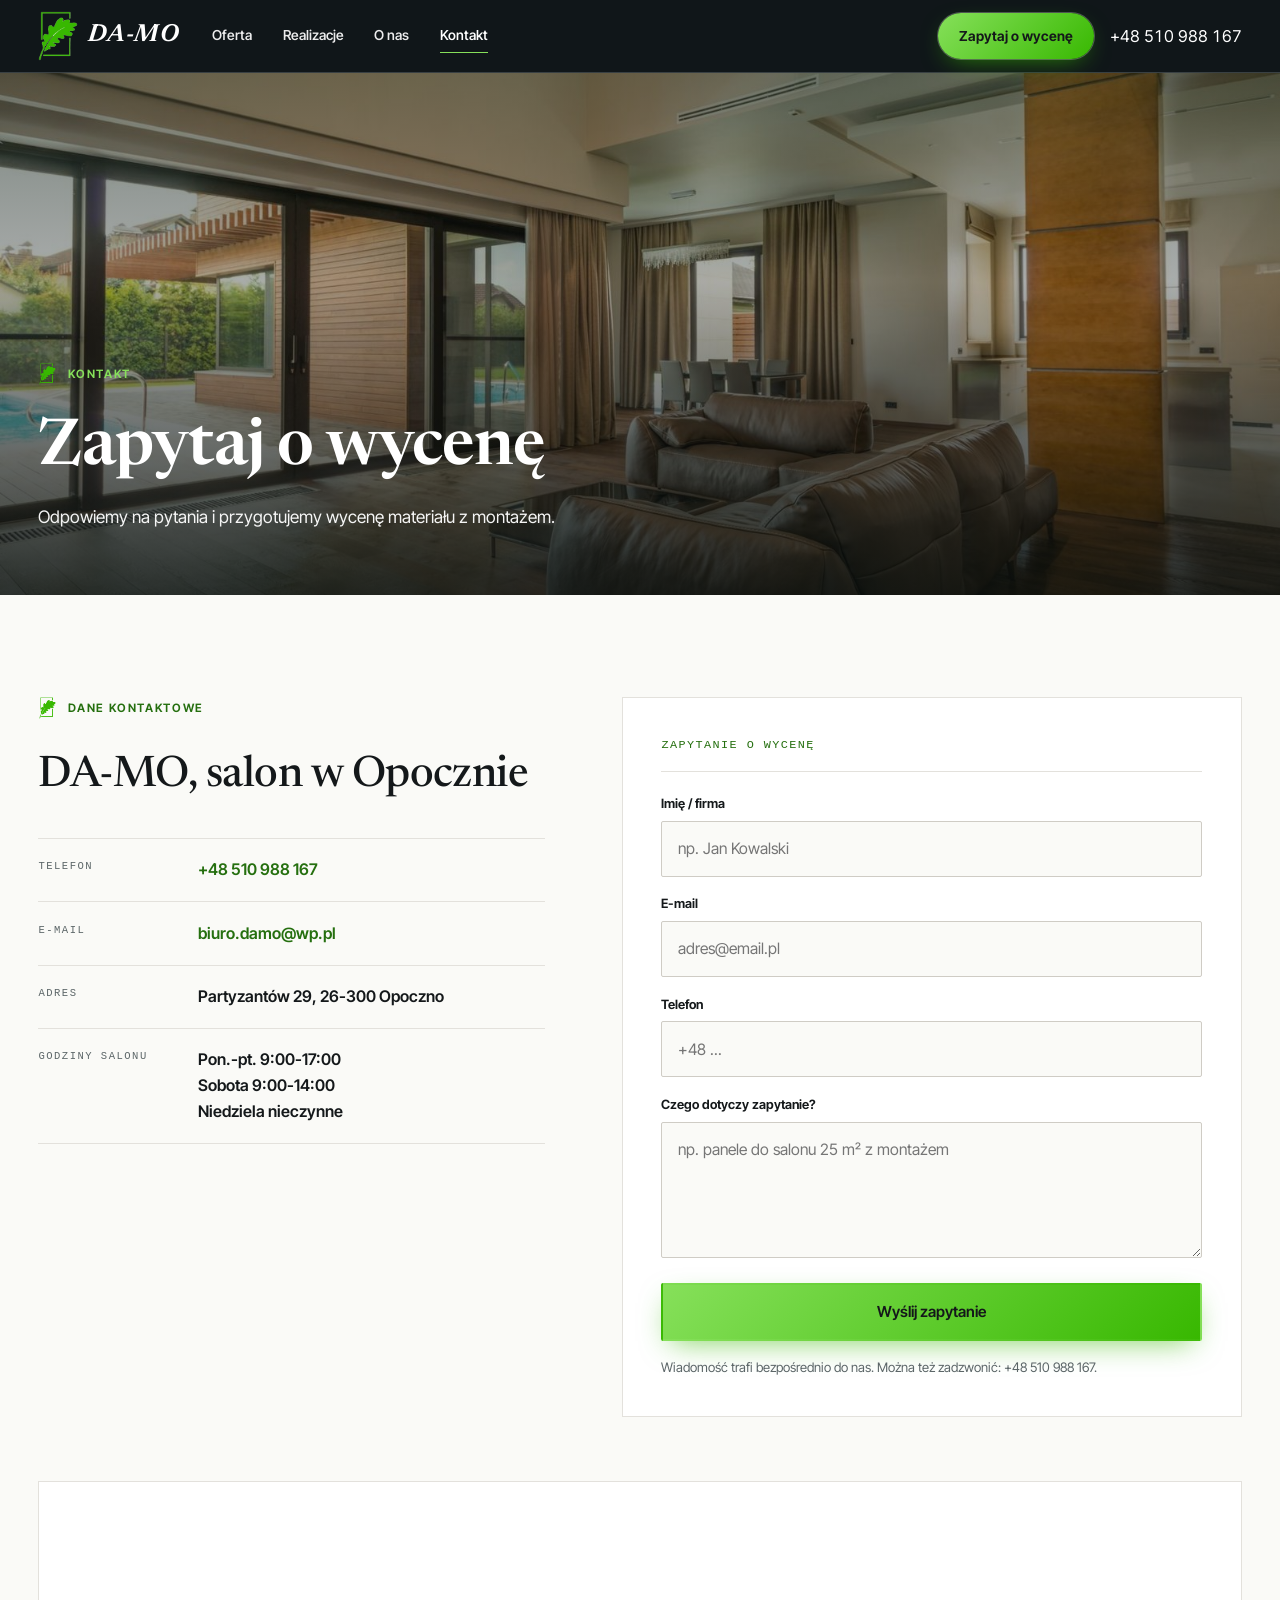
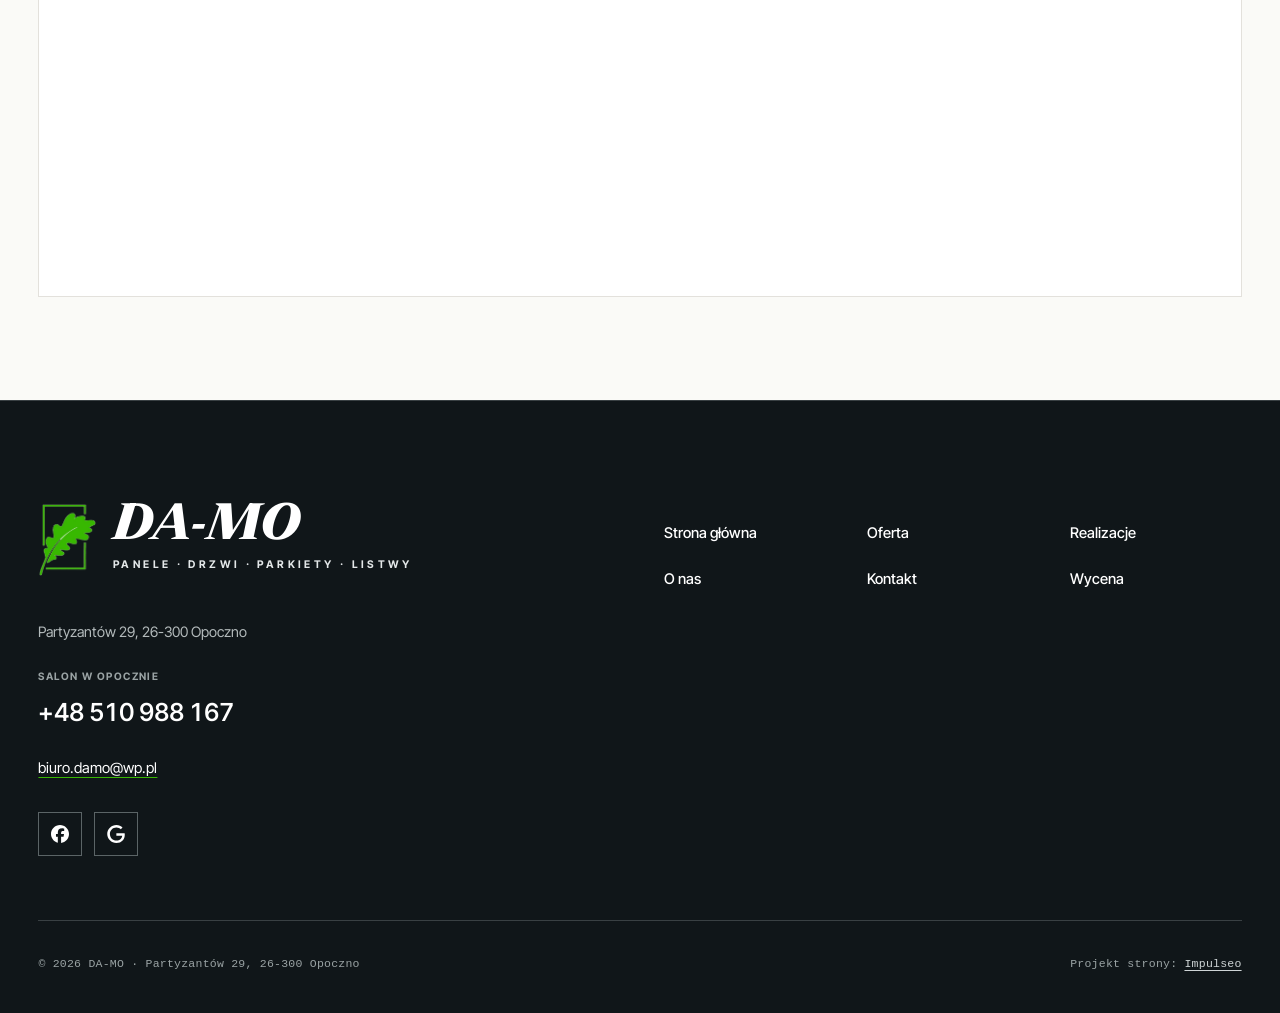
==== commit a4ee5ea0: "[claude-edit][cmt:8fd99a41-5316-4e41-8386-658f30fcc20b] demo przebudowane w stylu swellroofing.com (" ====
--- a/kontakt.html
+++ b/kontakt.html
@@ -2,6 +2,7 @@
 <html lang="pl">
 <head>
 <meta charset="UTF-8">
+<meta name="theme-color" content="#101619">
 <meta name="viewport" content="width=device-width, initial-scale=1.0">
 <title>Kontakt - DA-MO</title>
 <meta name="description" content="Kontakt DA-MO - Partyzantów 29, 26-300 Opoczno">
@@ -19,103 +20,91 @@
 <meta name="twitter:card" content="summary_large_image">
 <link rel="preconnect" href="https://fonts.googleapis.com">
 <link rel="preconnect" href="https://fonts.gstatic.com" crossorigin>
-<link href="https://fonts.googleapis.com/css2?family=Lora:wght@500;600;700&family=Manrope:wght@400;500;600&display=swap" rel="stylesheet">
-<link rel="stylesheet" href="assets/styles.css?v=3ba8359c">
+<link href="https://fonts.googleapis.com/css2?family=Inter+Tight:wght@400;500;600;700&family=Newsreader:ital,opsz,wght@0,6..72,400;0,6..72,500;0,6..72,600;1,6..72,500;1,6..72,700;1,6..72,800&display=swap" rel="stylesheet">
+<link rel="stylesheet" href="assets/styles.css?v=sw1">
 </head>
 <body>
 
-<header class="nav">
-  <div class="wrap nav-inner">
-    <a class="brand brand-has-logo" href="index.html"><img class="brand-logo" src="img/logo.png" alt="DA-MO" width="483" height="610" decoding="async"></a>
-    <nav class="nav-links">
-      <a href="index.html">Strona główna</a>
-      <a href="realizacje.html">Realizacje</a>
-      <a href="oferta.html">Oferta</a>
-      <a href="o-nas.html">O nas</a>
-      <a href="kontakt.html" class="active" aria-current="page">Kontakt</a>
-      <a href="kontakt.html" class="btn btn-accent">Zapytaj o wycenę</a>
+<header class="nav nav-solid">
+  <div class="shell nav-inner">
+    <a class="brand" href="index.html"><img class="brand-logo" src="img/logo.png" alt="DA-MO" width="483" height="610" decoding="async"><span class="brand-name">DA-MO</span></a>
+    <nav class="nav-links" aria-label="Menu główne">
+        <a href="oferta.html">Oferta</a>
+        <a href="realizacje.html">Realizacje</a>
+        <a href="o-nas.html">O nas</a>
+        <a href="kontakt.html" class="active" aria-current="page">Kontakt</a>
+        <a class="btn btn-fill nav-mobile-only" href="kontakt.html">Zapytaj o wycenę</a>
+        <a class="nav-mobile-only" href="tel:+48510988167">+48 510 988 167</a>
     </nav>
+    <div class="nav-cta">
+      <a class="pill" href="kontakt.html">Zapytaj o wycenę</a>
+      <a class="phone" href="tel:+48510988167">+48 510 988 167</a>
+    </div>
     <button class="nav-toggle" aria-label="Menu"><span></span><span></span><span></span></button>
   </div>
 </header>
-
 <main>
 <section class="pagehead">
-  <img src="img/g6.jpg" alt="DA-MO - Zapytaj o wycenę" width="1600" height="1068" decoding="async">
-  <div class="wrap">
+  <img src="img/g6.jpg" alt="Salon z drewnianą podłogą i dużymi oknami" width="1600" height="1068" decoding="async">
+  <div class="shell">
     <span class="eyebrow">Kontakt</span>
-    <h1>Zapytaj o wycenę</h1>
-    <p>Odpowiemy na pytania i przygotujemy wycenę.</p>
+    <h1>Zapytaj o wycenę</h1>
+    <p>Odpowiemy na pytania i przygotujemy wycenę materiału z montażem.</p>
   </div>
 </section>
-<section>
-  <div class="wrap contact-grid">
+<section class="sec bg-paper">
+  <div class="shell contact">
     <div class="reveal">
       <span class="eyebrow">Dane kontaktowe</span>
-      <h2 style="margin:var(--space-4) 0 var(--space-6)">DA-MO</h2>
-      <div class="info-list">
-        <div class="info-row"><div class="ic"><svg class="ico-tel" width="16" height="16" viewBox="0 0 24 24" fill="none" aria-hidden="true"><path d="M6.6 10.8a15.5 15.5 0 0 0 6.6 6.6l2.2-2.2a1 1 0 0 1 1-.24 11.4 11.4 0 0 0 3.6.58 1 1 0 0 1 1 1V20a1 1 0 0 1-1 1A17 17 0 0 1 3 4a1 1 0 0 1 1-1h3.5a1 1 0 0 1 1 1c0 1.25.2 2.46.58 3.6a1 1 0 0 1-.25 1l-2.23 2.2Z" fill="currentColor"/></svg></div><div><div class="lbl">Telefon</div><a class="val" href="tel:+48510988167">+48 510 988 167</a></div></div>
-        <div class="info-row"><div class="ic"><svg class="ico-mail" width="16" height="16" viewBox="0 0 24 24" fill="none" aria-hidden="true"><rect x="3.2" y="5.5" width="17.6" height="13" rx="1.6" stroke="currentColor" stroke-width="1.6"/><path d="M4 7l8 6 8-6" stroke="currentColor" stroke-width="1.6" stroke-linecap="round" stroke-linejoin="round"/></svg></div><div><div class="lbl">E-mail</div><a class="val" href="mailto:biuro.damo@wp.pl">biuro.damo@wp.pl</a></div></div>
-        <div class="info-row"><div class="ic"><svg class="ico-pin" width="16" height="16" viewBox="0 0 24 24" fill="none" aria-hidden="true"><path d="M12 21s7-6.1 7-11.5A7 7 0 0 0 5 9.5C5 14.9 12 21 12 21Z" stroke="currentColor" stroke-width="1.6" fill="none"/><circle cx="12" cy="9.5" r="2.4" fill="currentColor"/></svg></div><div><div class="lbl">Adres</div><div class="val">Partyzantów 29, 26-300 Opoczno</div></div></div>
-        <div class="info-row"><div class="ic"><svg width="16" height="16" viewBox="0 0 24 24" fill="none" aria-hidden="true"><circle cx="12" cy="12" r="8.4" stroke="currentColor" stroke-width="1.6"/><path d="M12 7.5V12l3 2" stroke="currentColor" stroke-width="1.6" stroke-linecap="round"/></svg></div><div><div class="lbl">Godziny salonu</div><div class="val">Pon.-pt. 9:00-17:00<br>Sobota 9:00-14:00<br>Niedziela nieczynne</div></div></div>
+      <h2>DA-MO, salon w Opocznie</h2>
+      <div class="c-list">
+        <div class="c-row"><span class="k">Telefon</span><a class="v" href="tel:+48510988167">+48 510 988 167</a></div>
+        <div class="c-row"><span class="k">E-mail</span><a class="v" href="mailto:biuro.damo@wp.pl">biuro.damo@wp.pl</a></div>
+        <div class="c-row"><span class="k">Adres</span><span class="v">Partyzantów 29, 26-300 Opoczno</span></div>
+        <div class="c-row"><span class="k">Godziny salonu</span><span class="v">Pon.-pt. 9:00-17:00<br>Sobota 9:00-14:00<br>Niedziela nieczynne</span></div>
       </div>
     </div>
     <div class="reveal">
       <form class="form" action="https://formsubmit.co/biuro.damo@wp.pl" method="POST">
+        <p class="k">Zapytanie o wycenę</p>
         <input type="hidden" name="_subject" value="Zapytanie ze strony DA-MO">
         <input type="hidden" name="_captcha" value="false">
         <input type="hidden" name="_template" value="table">
         <div class="fld"><label for="name">Imię / firma</label><input id="name" name="name" type="text" placeholder="np. Jan Kowalski" required></div>
         <div class="fld"><label for="email">E-mail</label><input id="email" name="email" type="email" placeholder="adres@email.pl" required></div>
         <div class="fld"><label for="phone">Telefon</label><input id="phone" name="phone" type="tel" placeholder="+48 ..."></div>
-        <div class="fld"><label for="msg">Czego dotyczy zapytanie?</label><textarea id="msg" name="message" placeholder="Napisz krótko, w czym możemy pomóc" required></textarea></div>
-        <button type="submit" class="btn btn-accent" style="width:100%;justify-content:center">Wyślij zapytanie <span class="arr">→</span></button>
+        <div class="fld"><label for="msg">Czego dotyczy zapytanie?</label><textarea id="msg" name="message" placeholder="np. panele do salonu 25 m² z montażem" required></textarea></div>
+        <button type="submit" class="btn btn-fill">Wyślij zapytanie</button>
         <p class="note">Wiadomość trafi bezpośrednio do nas. Można też zadzwonić: +48 510 988 167.</p>
       </form>
     </div>
   </div>
-</section>
-<section style="padding-top:0">
-  <div class="wrap reveal">
-    <iframe class="map" title="DA-MO - Opoczno" src="https://maps.google.com/maps?q=51.3767333%2C20.2776448&z=15&output=embed" loading="lazy" referrerpolicy="no-referrer-when-downgrade"></iframe>
-  </div>
+  <div class="shell"><div class="map-wide reveal"><iframe title="DA-MO - Opoczno" src="https://maps.google.com/maps?q=51.3767333%2C20.2776448&z=15&output=embed" loading="lazy" referrerpolicy="no-referrer-when-downgrade"></iframe></div></div>
 </section>
 </main>
 
-<footer>
-  <div class="wrap">
-    <div class="foot-grid">
-      <div class="foot-brand">
-        <div class="name">DA-MO</div>
-        <p>Salon przy Partyzantów 29: panele, parkiety, drzwi wewnętrzne i listwy. Pomożemy wybrać materiał do Twojego wnętrza, a potem sami go zamontujemy.</p>
+<footer class="site-footer">
+  <div class="shell">
+    <div class="foot-top">
+      <div>
+        <a class="foot-brand" href="index.html"><img src="img/logo.png" alt="DA-MO" width="483" height="610" loading="lazy"><span class="nm"><b>DA-MO</b><small>Panele · Drzwi · Parkiety · Listwy</small></span></a>
+        <a class="foot-addr" href="https://www.google.com/maps/place/DA-MO+panele,+drzwi,+parkiety,+listwy/@51.3767333,20.2776448,17z/data=!4m6!3m5!1s0x471999647cb9dcc5:0xbed50faa135890ad!8m2!3d51.3767333!4d20.2776448" target="_blank" rel="noopener">Partyzantów 29, 26-300 Opoczno</a>
+        <div class="foot-phones"><div><small>Salon w Opocznie</small><a href="tel:+48510988167">+48 510 988 167</a></div></div>
+        <a class="foot-mail" href="mailto:biuro.damo@wp.pl">biuro.damo@wp.pl</a>
+        <div class="foot-soc">
+          <a class="soc" href="https://www.facebook.com/p/DA-MO-Panele-Drzwi-Parkiety-Listwy-61571626570182/" target="_blank" rel="noopener" aria-label="Facebook - DA-MO"><svg viewBox="0 0 24 24" aria-hidden="true" focusable="false"><path d="M9.101 23.691v-7.98H6.627v-3.667h2.474v-1.58c0-4.085 1.848-5.978 5.858-5.978.401 0 .955.042 1.468.103a8.68 8.68 0 0 1 1.141.195v3.325a8.623 8.623 0 0 0-.653-.036 26.805 26.805 0 0 0-.733-.009c-.707 0-1.259.096-1.675.309a1.686 1.686 0 0 0-.679.622c-.258.42-.374.995-.374 1.752v1.297h3.919l-.386 2.103-.287 1.564h-3.246v8.245C19.396 23.238 24 18.179 24 12.044c0-6.627-5.373-12-12-12s-12 5.373-12 12c0 5.628 3.874 10.35 9.101 11.647Z" fill="currentColor"/></svg></a>
+          <a class="soc" href="https://www.google.com/maps/place/DA-MO+panele,+drzwi,+parkiety,+listwy/@51.3767333,20.2776448,17z/data=!4m6!3m5!1s0x471999647cb9dcc5:0xbed50faa135890ad!8m2!3d51.3767333!4d20.2776448" target="_blank" rel="noopener" aria-label="Google - DA-MO"><svg viewBox="0 0 24 24" aria-hidden="true" focusable="false"><path d="M12.48 10.92v3.28h7.84c-.24 1.84-.853 3.187-1.787 4.133-1.147 1.147-2.933 2.4-6.053 2.4-4.827 0-8.6-3.893-8.6-8.72s3.773-8.72 8.6-8.72c2.6 0 4.507 1.027 5.907 2.347l2.307-2.307C18.747 1.44 16.133 0 12.48 0 5.867 0 .307 5.387.307 12s5.56 12 12.173 12c3.573 0 6.267-1.173 8.373-3.36 2.16-2.16 2.84-5.213 2.84-7.667 0-.76-.053-1.467-.173-2.053H12.48z" fill="currentColor"/></svg></a>
+        </div>
       </div>
-      <div class="foot-col">
-        <h4>Nawigacja</h4>
-        <a href="index.html">Strona główna</a>
-        <a href="realizacje.html">Realizacje</a>
-        <a href="oferta.html">Oferta</a>
-        <a href="o-nas.html">O nas</a>
-        <a href="kontakt.html">Kontakt</a>
-      </div>
-      <div class="foot-col">
-        <h4>Kontakt</h4>
-        <a href="tel:+48510988167">+48 510 988 167</a>
-        <a href="mailto:biuro.damo@wp.pl">biuro.damo@wp.pl</a>
-        <p>Partyzantów 29, 26-300 Opoczno</p>
-        <a href="https://www.google.com/maps/place/DA-MO+panele,+drzwi,+parkiety,+listwy/@51.3767333,20.2776448,17z/data=!4m6!3m5!1s0x471999647cb9dcc5:0xbed50faa135890ad!8m2!3d51.3767333!4d20.2776448" target="_blank" rel="noopener">Jak dojechać →</a>
-      <div class="foot-soc">
-        <a class="soc" href="https://www.facebook.com/p/DA-MO-Panele-Drzwi-Parkiety-Listwy-61571626570182/" target="_blank" rel="noopener" aria-label="Facebook - DA-MO"><svg viewBox="0 0 24 24" aria-hidden="true" focusable="false"><path d="M9.101 23.691v-7.98H6.627v-3.667h2.474v-1.58c0-4.085 1.848-5.978 5.858-5.978.401 0 .955.042 1.468.103a8.68 8.68 0 0 1 1.141.195v3.325a8.623 8.623 0 0 0-.653-.036 26.805 26.805 0 0 0-.733-.009c-.707 0-1.259.096-1.675.309a1.686 1.686 0 0 0-.679.622c-.258.42-.374.995-.374 1.752v1.297h3.919l-.386 2.103-.287 1.564h-3.246v8.245C19.396 23.238 24 18.179 24 12.044c0-6.627-5.373-12-12-12s-12 5.373-12 12c0 5.628 3.874 10.35 9.101 11.647Z" fill="currentColor"/></svg></a>
-        <a class="soc" href="https://www.google.com/maps/place/DA-MO+panele,+drzwi,+parkiety,+listwy/@51.3767333,20.2776448,17z/data=!4m6!3m5!1s0x471999647cb9dcc5:0xbed50faa135890ad!8m2!3d51.3767333!4d20.2776448" target="_blank" rel="noopener" aria-label="Google - DA-MO"><svg viewBox="0 0 24 24" aria-hidden="true" focusable="false"><path d="M12.48 10.92v3.28h7.84c-.24 1.84-.853 3.187-1.787 4.133-1.147 1.147-2.933 2.4-6.053 2.4-4.827 0-8.6-3.893-8.6-8.72s3.773-8.72 8.6-8.72c2.6 0 4.507 1.027 5.907 2.347l2.307-2.307C18.747 1.44 16.133 0 12.48 0 5.867 0 .307 5.387.307 12s5.56 12 12.173 12c3.573 0 6.267-1.173 8.373-3.36 2.16-2.16 2.84-5.213 2.84-7.667 0-.76-.053-1.467-.173-2.053H12.48z" fill="currentColor"/></svg></a>
-      </div>
-      </div>
+      <nav class="foot-menu" aria-label="Stopka"><a href="index.html">Strona główna</a><a href="oferta.html">Oferta</a><a href="realizacje.html">Realizacje</a><a href="o-nas.html">O nas</a><a href="kontakt.html">Kontakt</a><a href="kontakt.html">Wycena</a></nav>
     </div>
     <div class="foot-bot">
-      <span>© 2026 DA-MO</span>
+      <span>© 2026 DA-MO · Partyzantów 29, 26-300 Opoczno</span>
       <span>Projekt strony: <a class="foot-credit" href="https://impulseo.pl" target="_blank" rel="noopener">Impulseo</a></span>
     </div>
   </div>
 </footer>
-<div class="sticky-reserve"><a class="sr-book" href="kontakt.html">Zapytaj o wycenę</a><a class="sr-call" href="tel:+48510988167" aria-label="Zadzwoń"><svg class="ico-tel" width="16" height="16" viewBox="0 0 24 24" fill="none" aria-hidden="true"><path d="M6.6 10.8a15.5 15.5 0 0 0 6.6 6.6l2.2-2.2a1 1 0 0 1 1-.24 11.4 11.4 0 0 0 3.6.58 1 1 0 0 1 1 1V20a1 1 0 0 1-1 1A17 17 0 0 1 3 4a1 1 0 0 1 1-1h3.5a1 1 0 0 1 1 1c0 1.25.2 2.46.58 3.6a1 1 0 0 1-.25 1l-2.23 2.2Z" fill="currentColor"/></svg></a></div>
+<div class="sticky-reserve"><a class="sr-call" href="tel:+48510988167" aria-label="Zadzwoń"><svg width="17" height="17" viewBox="0 0 24 24" aria-hidden="true"><path d="M6.6 10.8a15.5 15.5 0 0 0 6.6 6.6l2.2-2.2a1 1 0 0 1 1-.24 11.4 11.4 0 0 0 3.6.58 1 1 0 0 1 1 1V20a1 1 0 0 1-1 1A17 17 0 0 1 3 4a1 1 0 0 1 1-1h3.5a1 1 0 0 1 1 1c0 1.25.2 2.46.58 3.6a1 1 0 0 1-.25 1l-2.23 2.2Z" fill="currentColor"/></svg> Zadzwoń</a><a class="sr-book" href="kontakt.html">Zapytaj o wycenę</a></div>
 <div class="demo-wazne" data-do="2026-11-19" data-cykl="3" hidden><svg class="dw-ico" width="13" height="13" viewBox="0 0 24 24" fill="none" aria-hidden="true"><circle cx="12" cy="12" r="8.6" stroke="currentColor" stroke-width="1.8"/><path d="M12 7.2V12l3.3 2" stroke="currentColor" stroke-width="1.8" stroke-linecap="round"/></svg><span class="dw-txt"></span></div>
 
 <script src="assets/main.js"></script>
--- a/assets/styles.css
+++ b/assets/styles.css
@@ -1,1667 +1,389 @@
-/* ============================================================
-   STOLBASZ — premium, architektoniczny B2B fit-out
-   Jasna paleta, zero brązu. System wg premium-web-craft.
-   Projekt strony: Impulseo (impulseo.pl)
-   ============================================================ */
-
+/* DA-MO - demo w układzie „editorial contractor" (serif + grotesk, ciemne pasy, numeracja /01) */
 :root{
-  /* PALETA — jasna, architektoniczna, chłodna */
-  --paper:#F3F1EC;          /* główne tło */
-  --paper-2:#E6E3DB;        /* sekcje alternatywne (chłodny jasny szary) */
-  --paper-3:#E6E3DB;        /* delikatne wypełnienia */
-  --ink:#23211E;            /* tekst główny — chłodny grafit */
-  --ink-soft:#43403A;       /* nagłówki drugorzędne */
-  --muted:#87837A;          /* tekst poboczny */
-  --line:rgba(35,33,30,.12);/* hairline */
-  --accent:#8A6B3C;         /* stonowany petrol-slate — jedyny akcent */
-  --accent-d:#6E5430;
-  --accent-soft:rgba(138,107,60,.10);
-  --dark:#23211E;           /* sekcje ciemne (stopka/CTA) */
-
-  /* HOVER ZDJĘĆ — JEDEN standard dla całego silnika (decyzja K. 04.08.2026, artefakt z wariantami).
-     AKTUALNE (K.+Szymon 09.08.2026, wybór z artefaktu 6 wariantów): zoom 1.05 przy 1.4s -
-     przy tak długim czasie mocniejszy kadr NIE skacze, tylko „oddycha". Poprzedni standard
-     (1.02 / .55s z 04.08) odbierany jako dynamiczny i szybki.
-     Spoczynek lekko przygaszony, ale TYLKO tam, gdzie jest mysz (@media hover:hover) —
-     na telefonie zdjęcia zostają w pełnej jasności. */
-  --img-zoom:1.05;                   /* K.+Szymon 09.08: wariant F z artefaktu porównawczego */
-  --img-rest:brightness(.95) saturate(.99);
-  --img-hot:brightness(1.06) saturate(1.05);
-  --img-dur:1.4s;                    /* K.+Szymon 09.08 (wariant F): powoli = elegancko */
-  --img-ease:cubic-bezier(.16,.84,.44,1);  /* miękki ogon, efekt „oddychania" */
-
-  /* ODSTĘPY — skala 4/8 */
-  --space-1:4px; --space-2:8px; --space-3:12px; --space-4:16px; --space-5:24px;
-  --space-6:32px; --space-7:48px; --space-8:64px; --space-9:96px; --space-10:128px;
-
-  /* TYPOGRAFIA — fluid clamp() (skala podbita 16.07.2026: większe, czytelniejsze litery — uwaga Adama) */
-  --text-sm:clamp(.9rem,.87rem + .12vw,1rem);
-  --text-base:clamp(1.08rem,1.04rem + .18vw,1.2rem);
-  --text-lg:clamp(1.24rem,1.15rem + .34vw,1.44rem);
-  --text-h3:clamp(1.34rem,1.22rem + .55vw,1.66rem);
-  --text-h2:clamp(2.1rem,1.66rem + 2.1vw,3.1rem);
-  --text-h1:clamp(2.9rem,2.1rem + 4vw,5.1rem);
-
-  /* PROMIENIE — architektoniczne, raczej ostre */
-  --r-sm:3px; --r-md:6px; --r-lg:10px;
-
-  /* RUCH */
-  --ease:cubic-bezier(.25,.46,.45,.94); --dur:.24s;
-
-  /* CIENIE — miękkie, warstwowe */
-  --sh-sm:0 1px 2px rgba(16,24,32,.04), 0 2px 8px rgba(16,24,32,.05);
-  --sh-md:0 2px 6px rgba(16,24,32,.05), 0 12px 28px -8px rgba(16,24,32,.12);
-  --sh-lg:0 6px 14px rgba(16,24,32,.07), 0 26px 56px -18px rgba(16,24,32,.22);
-
-  --hairline:1px solid var(--line);
-
-  --font-display:'Lora',serif;
-  --font-body:'Manrope',sans-serif;
-}
-
-*{box-sizing:border-box;margin:0;padding:0}
-html{scroll-behavior:smooth}
-body{
-  font-family:var(--font-body);
-  font-size:var(--text-base);
-  line-height:1.65;
-  color:var(--ink);
-  background:var(--paper);
-  -webkit-font-smoothing:antialiased;
-  text-rendering:optimizeLegibility;
-}
-img{max-width:100%;height:auto;display:block}  /* height:auto = width/height z atrybutów trzyma proporcje (TOP#12) */
-a{color:inherit;text-decoration:none}
-
-.wrap{width:min(92%,1180px);margin-inline:auto}
-section{padding-block:clamp(52px,6.5vw,96px)}
-
-h1,h2,h3{font-family:var(--font-display);font-weight:700;line-height:1.08;letter-spacing:-.02em;color:var(--ink)}
-h1{font-size:var(--text-h1);letter-spacing:-.035em}
-h2{font-size:var(--text-h2);letter-spacing:-.025em}
-h3{font-size:var(--text-h3)}
-/* MIARA — długość wiersza. WCAG 2.2 SC 1.4.8: max 80 znaków; Butterick: 45–90.
-   68ch daje realnie 72–78 znaków polskiego tekstu, czyli z zapasem pod granicą.
-   Wcześniej limit miał TYLKO <p> — <li>, <blockquote> i <dd> nie miały żadnego,
-   i to jedyny powód, dla którego 23 bloki na dwóch oddanych stronach jadą po
-   83–106 znaków w wierszu (pomiar 07.08.2026, bramka `miara`).
-   ⚠️ Listy i definicje ograniczamy TYLKO bez klasy: `ul`/`ol` z klasą to u nas
-   układ (siatki kafli, menu), a nie tekst ciągły — tam miarę wyznacza układ. */
-/* 60ch, nie 68ch (K. 10.08): po zmianie fontów na węższe kroje (DM Sans i spółka)
-   w 68ch mieściło się ~90 znaków - bramka pikselowa słusznie zgłaszała przekroczenie
-   granicy 80. Pomiar na żywej przeglądarce: 60ch = 90 znaków, 53ch = ~78 znaków, czyli normę WCAG 1.4.8. */
-:root{ --miara:53ch }
-p{max-width:min(100%,var(--miara))}
-blockquote,
-ul:not([class])>li, ol:not([class])>li,
-dl:not([class])>dd{max-width:min(100%,var(--miara))}
-
-/* ⚠️ Świadomie BEZ wyjątku `.tile p,.card p,.svc p{max-width:none}`, choć nasuwa się sam:
-   te akapity BYŁY już ograniczone (stare `p{max-width:65ch}`), więc „wyjątek" nie odblokowałby
-   niczego nowego — tylko ROZLUŹNIŁ stan sprzed zmiany na wszystkich demach naraz.
-   `figcaption` żadna z reguł wyżej nie dotyczy, więc też nie potrzebuje zwolnienia. */
-
-/* ŁAMANIE. `balance` wyrównuje długości wierszy w nagłówku, `pretty` pilnuje ostatniego
-   wiersza akapitu, żeby nie został w nim jeden wyraz. Obsługiwane od Chrome 117 /
-   Safari 17.5; starsze przeglądarki po prostu ignorują tę własność.
-   `text-wrap:pretty` nie występowało dotąd ANI RAZ w silniku ani w repo klientów. */
-h1,h2,h3,.lead,.lede{text-wrap:balance}
-p,li,blockquote,dd{text-wrap:pretty}
-
-.eyebrow{
-  font-family:var(--font-body);
-  font-size:var(--text-sm);
-  font-weight:600;
-  letter-spacing:.18em;
-  text-transform:uppercase;
-  color:var(--accent);
-  display:inline-flex;align-items:center;gap:var(--space-3);
-}
-/* flex:none + margin-top = kreska trzyma się PIERWSZEJ linii. Wcześniej align-items:center
-   centrowało ją względem całego bloku i przy zawinięciu (długi kicker typu
-   „…WNĘTRZ · LESZNO · OD 2019") druga linia lądowała z brzydkim wcięciem. */
-.eyebrow{align-items:flex-start}
-.eyebrow>*,.eyebrow{text-wrap:balance}   /* dlugi kicker lamal sie na sierote typu samo „2019" w drugiej linii */
-.eyebrow::before{content:"";width:28px;height:1px;background:var(--accent);display:inline-block;flex:none;margin-top:.62em}
-
-.muted{color:var(--muted)}
-.lead{font-size:var(--text-lg);line-height:1.55;color:var(--ink-soft);max-width:50ch}
-
-/* ---------- BUTTONS ---------- */
-.btn{
-  display:inline-flex;align-items:center;gap:var(--space-2);
-  font-weight:600;font-size:var(--text-sm);letter-spacing:.02em;
-  padding:var(--space-4) var(--space-6);
-  border-radius:var(--r-sm);
-  transition:transform var(--dur) var(--ease),box-shadow var(--dur) var(--ease),background var(--dur) var(--ease);
-  cursor:pointer;border:1px solid transparent;
-}
-.btn-accent{background:var(--accent);color:#fff;box-shadow:var(--sh-sm)}
-.btn-accent:hover{background:var(--accent-d);transform:translateY(-2px);box-shadow:var(--sh-md)}
-.btn-accent:active{transform:translateY(0);box-shadow:var(--sh-sm)}
-.btn-ghost{background:transparent;color:var(--ink);border-color:var(--line)}
-.btn-ghost:hover{border-color:var(--accent);color:var(--accent);transform:translateY(-2px)}
-.btn-light{background:#fff;color:var(--ink);box-shadow:var(--sh-sm)}
-.btn-light:hover{transform:translateY(-2px);box-shadow:var(--sh-md)}
-.btn .arr{transition:transform var(--dur) var(--ease)}
-.btn:hover .arr{transform:translateX(4px)}
-
-/* ---------- NAV ---------- */
-.nav{
-  position:sticky;top:0;z-index:50;
-  background:color-mix(in srgb,var(--paper) 88%,transparent);
-  backdrop-filter:saturate(140%) blur(10px);
-  border-bottom:var(--hairline);
-}
-.nav-inner{display:flex;align-items:center;justify-content:space-between;gap:var(--space-5);height:72px}
-/* ANTY-NACHODZENIE (K. 05.08.2026): długa nazwa firmy + przycisk z pełnym numerem nie mieściły się w pasku
-   i flex ściskał linki PONIŻEJ ich treści - "Kontakt" wchodził na ramkę "Zadzwoń +48 ...". Teraz ustępuje
-   nazwa marki (skrót wielokropkiem), a menu i przycisk nigdy się nie kurczą ani nie zachodzą na siebie. */
-.brand{display:flex;flex-direction:column;line-height:1;min-width:0;flex:0 1 auto}
-.brand .name{font-family:var(--font-display);font-weight:800;font-size:1.35rem;letter-spacing:.04em;white-space:nowrap;overflow:hidden;text-overflow:ellipsis}
-.brand .sub{font-size:.62rem;letter-spacing:.34em;text-transform:uppercase;color:var(--muted);margin-top:5px;white-space:nowrap;overflow:hidden;text-overflow:ellipsis}
-.nav-links{display:flex;align-items:center;gap:var(--space-6);flex:0 0 auto}
-.nav-links a{font-size:var(--text-sm);font-weight:500;color:var(--ink-soft);position:relative;padding-block:4px;white-space:nowrap;transition:color var(--dur) var(--ease)}
-.nav-links a::after{content:"";position:absolute;left:0;bottom:0;width:0;height:1.5px;background:var(--accent);transition:width var(--dur) var(--ease)}
-.nav-links a:hover,.nav-links a.active{color:var(--ink)}
-.nav-links a:hover::after,.nav-links a.active::after{width:100%}
-.nav-links .btn{padding:var(--space-2) var(--space-5)}
-/* przyciski w nav: właściwy kolor (przebij .nav-links a) + bez podkreślenia */
-.nav-links a.btn-accent{color:#fff}
-.nav-links a.btn-ghost,.nav-links a.btn-light{color:var(--ink)}
-/* CTA w pasku: NIE podkreślenie spod linków menu, ale ten sam przelatujący błysk,
-   co na wszystkich innych przyciskach (zgłoszenie K. 13.08.2026 - „na hero jest efekt
-   światła przechodzącego przez przycisk, na navbarze go nie ma, a mają być identyczne").
-   Reguła `.nav-links a::after` jest silniejsza od `.btn::after`, więc trzeba jej
-   geometrię wyzerować i wpisać połysk z nazwy - samo `display:none` gasiło efekt. */
-.nav-links a.btn::after{
-  display:block;content:"";position:absolute;inset:0;z-index:-1;pointer-events:none;
-  width:auto;height:auto;border-radius:inherit;   /* kasuje geometrię podkreślenia (width:0;height:1.5px) */
-  background:linear-gradient(100deg,transparent 32%,rgba(255,255,255,.20) 50%,transparent 68%);
-  translate:-120% 0}
-@media (prefers-reduced-motion:no-preference){
-  .nav-links a.btn:hover::after{translate:120% 0;transition:translate .75s var(--mt-ease,cubic-bezier(.16,.84,.44,1))}
-}
-.nav-toggle{display:none;background:none;border:none;cursor:pointer;flex-direction:column;gap:5px;padding:8px}
-.nav-toggle span{width:24px;height:2px;background:var(--ink);transition:var(--dur)}
-/* Ciasny zakres MIĘDZY menu mobilnym a pełnym pulpitem: zbijamy odstępy i nazwę marki,
-   żeby wszystko zmieściło się naturalnie, zanim w ogóle dojdzie do skracania wielokropkiem. */
-@media(max-width:1280px) and (min-width:921px){
-  .nav-links{gap:var(--space-4)}
-  .nav-links .btn{padding:var(--space-2) var(--space-4)}
-  .brand .name{font-size:1.15rem}
-}
-
-/* ---------- HERO (split) ---------- */
-.hero{position:relative;overflow:hidden;border-bottom:var(--hairline)}
-.hero-grid{display:grid;grid-template-columns:1.05fr .95fr;gap:clamp(24px,4vw,60px);align-items:center;
-  padding-block:clamp(36px,4.5vw,64px)}
-.hero-copy .eyebrow{margin-bottom:var(--space-5)}
-.hero-copy h1{margin-bottom:var(--space-5)}
-.hero-copy .lead{margin-bottom:var(--space-7)}
-.hero-actions{display:flex;flex-wrap:wrap;gap:var(--space-4)}
-.hero-art{position:relative;aspect-ratio:4/3;border-radius:var(--r-lg);overflow:hidden;box-shadow:var(--sh-lg)}
-.hero-art img{width:100%;height:100%;object-fit:cover}
-.hero-art::after{content:"";position:absolute;inset:0;background:linear-gradient(180deg,transparent 55%,rgba(18,24,28,.28))}
-.hero-badge{position:absolute;left:var(--space-5);bottom:var(--space-5);z-index:2;
-  background:rgba(252,252,251,.94);backdrop-filter:blur(4px);
-  border-radius:var(--r-md);padding:var(--space-4) var(--space-5);box-shadow:var(--sh-md);max-width:78%}
-.hero-badge strong{display:block;font-family:var(--font-display);font-size:1rem;letter-spacing:-.01em}
-.hero-badge span{font-size:var(--text-sm);color:var(--muted)}
-
-/* ---------- HERO duży / kinowy (strona główna) ---------- */
-.hero-cine{position:relative;min-height:clamp(560px,82vh,840px);min-height:clamp(560px,82svh,840px);display:flex;align-items:center;overflow:hidden;border-bottom:var(--hairline)}
-.hero-cine>img{position:absolute;inset:0;width:100%;height:100%;object-fit:cover;z-index:0}
-.hero-cine::after{content:"";position:absolute;inset:0;z-index:1;
-  background:linear-gradient(95deg,rgba(13,18,23,.86) 0%,rgba(13,18,23,.64) 32%,rgba(13,18,23,.24) 62%,rgba(13,18,23,.04) 100%)}
-.hero-cine .wrap{position:relative;z-index:2;padding-block:var(--space-8)}
-.hero-cine .hero-copy{max-width:660px}
-.hero-cine .eyebrow{color:#fff;margin-bottom:var(--space-5)}
-.hero-cine .eyebrow::before{background:#fff}
-.hero-cine h1{color:#fff;margin-bottom:var(--space-5);font-size:clamp(2.9rem,2rem + 4.4vw,5.2rem);text-wrap:balance}
-.hero-cine .lead{color:rgba(255,255,255,.92);max-width:48ch;margin-bottom:var(--space-7)}
-.hero-cine .hero-actions{display:flex;flex-wrap:wrap;gap:var(--space-4)}
-/* NISKIE OKNO (laptop z dokiem i paskami przeglądarki ma ~700-780 px wysokości widoku):
-   H1 do 5.2rem + długi lead nie mieściły się i przyciski wypadały POD krawędź ekranu -
-   klient widział stronę bez ani jednego CTA. Skalujemy w dół, zamiast przycinać treść. */
-@media(min-width:821px) and (max-height:820px){
-  .hero-cine{min-height:clamp(520px,94svh,780px)}
-  .hero-cine .wrap{padding-block:var(--space-6)}
-  .hero-cine h1{font-size:clamp(2.2rem,1.5rem + 2.6vw,3.6rem);margin-bottom:var(--space-4)}
-  .hero-cine .eyebrow{margin-bottom:var(--space-4)}
-  .hero-cine .lead{margin-bottom:var(--space-5);max-width:44ch}
-}
-@media(max-width:680px){
-  .hero-cine{min-height:clamp(520px,76vh,640px);min-height:clamp(520px,76svh,640px);align-items:flex-end}
-  .hero-cine::after{background:linear-gradient(0deg,rgba(13,18,23,.9) 6%,rgba(13,18,23,.45) 55%,rgba(13,18,23,.25) 100%)}
-  .hero-cine .wrap{padding-bottom:var(--space-9)}
-  /* TELEFON (~90% oglądających): lead potrafił zająć 8 linii i zepchnąć CTA poza pierwszy ekran.
-     Zwężamy interlinię i skalę - treści nie ucinamy, bo to ona sprzedaje. */
-  .hero-cine .lead{font-size:.98rem;line-height:1.5;margin-bottom:var(--space-5)}
-  .hero-cine .eyebrow{font-size:.72rem;letter-spacing:.13em;margin-bottom:var(--space-4)}
-  .hero-cine .eyebrow::before{width:20px}
-  .hero-cine h1{margin-bottom:var(--space-4)}
-}
-
-/* full-bleed hero variant (podstrony) */
-.pagehead{position:relative;min-height:46vh;min-height:46svh;display:flex;align-items:flex-end;overflow:hidden;border-bottom:var(--hairline)}
-.pagehead img{position:absolute;inset:0;width:100%;height:100%;object-fit:cover}
-/* 10.08.2026 (decyzja K.): mocniejsze przyciemnienie + cień pod tekstem. Bramka mierzyła na
-   nagłówkach podstron 3,38-3,43:1 przy wymaganych 4,5 — jasne zdjęcie (hala, śnieg, niebo)
-   podchodziło pod biały tekst. Zdjęcia klientów są różne, więc kontrast musi dawać WARSTWA,
-   a nie szczęśliwy dobór kadru. */
-.pagehead::after{content:"";position:absolute;inset:0;background:linear-gradient(180deg,rgba(18,24,28,.40),rgba(18,24,28,.76))}
-.pagehead .wrap{position:relative;z-index:2;padding-block:var(--space-9);color:#fff}
-.pagehead h1{color:#fff;max-width:18ch;text-shadow:0 2px 16px rgba(0,0,0,.55)}
-.pagehead .eyebrow{color:#fff}
-.pagehead .eyebrow::before{background:#fff}
-.pagehead p{color:rgba(255,255,255,.92);margin-top:var(--space-4);max-width:54ch;text-shadow:0 1px 12px rgba(0,0,0,.5)}
-
-/* ---------- STRIP (pasek skrótów / liczby) ---------- */
-.strip{background:var(--dark);color:#fff}
-/* PASEK HASEŁ — standard 04.08.2026 (decyzja K.): 5 haseł w JEDNYM rzędzie, tekst WYŚRODKOWANY,
-   węższe marginesy boczne niż reszta strony (pasek ma iść szerzej), równe wysokości kolumn. */
-.strip .wrap{width:min(96%,1440px);display:grid;grid-template-columns:repeat(5,1fr);
-  gap:var(--space-5);padding-block:var(--space-7);align-items:stretch}
-.strip .item .k{font-family:var(--font-display);font-size:clamp(1.05rem,.82rem + .85vw,1.55rem);
-  font-weight:800;letter-spacing:-.02em;color:#fff;line-height:1.18;text-wrap:balance}
-.strip .item .v{font-size:var(--text-sm);color:rgba(255,255,255,.66);margin-top:var(--space-2);line-height:1.4}
-.strip .item{border-left:2px solid var(--accent);padding-inline:var(--space-4);
-  text-align:center;display:flex;flex-direction:column;justify-content:center}
-/* liczba kolumn = liczba haseł, żeby ostatnie nie zostawało samo w drugim rzędzie.
-   Klasę n-N nadaje multipage.py; domyślnie (bez klasy) pasek jest 5-kolumnowy. */
-.strip.n-2 .wrap{grid-template-columns:repeat(2,1fr)}
-.strip.n-3 .wrap{grid-template-columns:repeat(3,1fr)}
-.strip.n-4 .wrap{grid-template-columns:repeat(4,1fr);gap:var(--space-6)}
-.strip.n-4 .item .k{font-size:clamp(1.3rem,1rem + 1.1vw,2rem)}
-.strip.n-6 .wrap{grid-template-columns:repeat(6,1fr);gap:var(--space-4)}
-.strip.n-6 .item .k{font-size:clamp(.98rem,.8rem + .7vw,1.35rem)}
-/* równe łamanie: zamiast "długa linia + jedno słowo" obie linie zbliżonej długości */
-.strip .item .k{text-wrap:balance}
-
-/* ---------- SECTION HEAD ---------- */
-.head{max-width:48rem;margin-bottom:var(--space-8)}
-.head.center{margin-inline:auto;text-align:center}
-.head .eyebrow{margin-bottom:var(--space-4)}
-.head h2{margin-bottom:var(--space-4)}
-.head p{color:var(--muted);font-size:var(--text-lg);line-height:1.55}
-.head.center p{margin-inline:auto}
-
-/* ---------- INTRO SPLIT ---------- */
-.split{display:grid;grid-template-columns:.92fr 1.08fr;gap:clamp(28px,5vw,80px);align-items:center}
-.split.rev{grid-template-columns:1.08fr .92fr}
-.split.rev .split-art{order:-1}
-.split-art{position:relative;aspect-ratio:5/4;border-radius:var(--r-lg);overflow:hidden;box-shadow:var(--sh-lg)}
-.split-art img{width:100%;height:100%;object-fit:cover}
-.split-copy h2{margin-bottom:var(--space-5)}
-.split-copy p+p{margin-top:var(--space-4)}
-.split-copy .btn{margin-top:var(--space-6)}
-
-/* ---------- SERVICES (zakres) ---------- */
-.svc-grid{display:grid;grid-template-columns:repeat(auto-fit,minmax(280px,1fr));gap:var(--space-5)}
-.svc{background:#fff;border:var(--hairline);border-radius:var(--r-md);padding:var(--space-7) var(--space-6);
-  transition:transform var(--dur) var(--ease),box-shadow var(--dur) var(--ease),border-color var(--dur) var(--ease);
-  position:relative;overflow:hidden}
-.svc::before{content:"";position:absolute;left:0;top:0;width:3px;height:0;background:var(--accent);transition:height var(--dur) var(--ease)}
-.svc:hover{transform:translateY(-4px);box-shadow:var(--sh-md);border-color:transparent}
-.svc:hover::before{height:100%}
-.svc .ic{font-family:var(--font-display);font-size:.8rem;font-weight:700;letter-spacing:.12em;color:var(--accent);margin-bottom:var(--space-4)}
-.svc h3{margin-bottom:var(--space-3);font-size:1.22rem}
-.svc p{color:var(--muted);font-size:var(--text-base);line-height:1.6}
-
-/* big detailed service rows */
-.svc-row{display:grid;grid-template-columns:.8fr 1.2fr;gap:clamp(20px,4vw,60px);align-items:center;padding-block:var(--space-8)}
-.svc-row+.svc-row{border-top:var(--hairline)}
-.svc-row.rev{grid-template-columns:1.2fr .8fr}
-/* Naprzemienny układ wierszy oferty: co drugi wiersz ma zdjęcie po PRAWEJ.
-   Było `order:-1` — martwy kod, bo zdjęcie i tak jest pierwszym dzieckiem w HTML,
-   więc wszystkie wiersze wyglądały identycznie (zdjęcie zawsze z lewej), a `rev`
-   zmieniało tylko szerokość kolumn. Znalezione 29.07.2026 przy różnicowaniu kierunków
-   animacji (pomiar pozycji: art.mid 390/502 przy row.mid 756 — zawsze lewa strona). */
-.svc-row.rev .svc-row-art{order:2}
-.svc-row-art{aspect-ratio:4/3;border-radius:var(--r-md);overflow:hidden;box-shadow:var(--sh-md)}
-.svc-row-art img{width:100%;height:100%;object-fit:cover}
-.svc-row h3{font-size:1.5rem;margin-bottom:var(--space-4)}
-.svc-row .num{font-family:var(--font-display);font-size:.85rem;font-weight:700;letter-spacing:.14em;color:var(--accent);display:block;margin-bottom:var(--space-3)}
-.svc-row ul{list-style:none;margin-top:var(--space-4);display:flex;flex-direction:column;gap:var(--space-2)}
-.svc-row li{position:relative;padding-left:var(--space-5);color:var(--muted);font-size:var(--text-base)}
-.svc-row li::before{content:"";position:absolute;left:0;top:.62em;width:8px;height:1px;background:var(--accent)}
-
-/* ---------- GALLERY (realizacje) ---------- */
-.gallery{display:grid;grid-template-columns:repeat(12,1fr);gap:var(--space-4);grid-auto-rows:200px}
-/* GALERIA MASONRY — pionowe zdjęcia (portrety beauty/wellness) bez przycinania: kolumny, height auto */
-.gallery-masonry{column-count:3;column-gap:var(--space-4)}
-@media(max-width:900px){.gallery-masonry{column-count:2}}
-@media(max-width:560px){.gallery-masonry{column-count:1}}
-.gallery-masonry .m-tile{break-inside:avoid;margin:0 0 var(--space-4);padding:0;position:relative;overflow:hidden;border-radius:var(--r-md);border:1px solid var(--line)}
-.gallery-masonry .m-tile img{width:100%;height:auto;display:block}
-.gallery-masonry .m-tile .cap{position:absolute;left:0;right:0;bottom:0;padding:var(--space-4);color:#fff;background:linear-gradient(0deg,rgba(0,0,0,.55),transparent);font-size:var(--text-sm)}
-.gallery-masonry .m-tile .cap small{display:block;font-weight:400;opacity:.78;letter-spacing:.04em;text-transform:uppercase;font-size:.66rem;margin-top:3px}
-.tile{position:relative;overflow:hidden;border-radius:var(--r-md);box-shadow:var(--sh-sm);
-  transition:transform var(--dur) var(--ease),box-shadow var(--dur) var(--ease)}
-.tile img{width:100%;height:100%;object-fit:cover;
-  transition:transform var(--img-dur) var(--img-ease),filter var(--img-dur) var(--img-ease)}
-.tile:hover{box-shadow:var(--sh-md)}
-.tile .cap{position:absolute;left:0;right:0;bottom:0;padding:var(--space-5) var(--space-4) var(--space-4);
-  /* mocniejszy spad + cien pod tekstem: na JASNYCH zdjeciach klienta (biale fronty, sciany)
-     slaby gradient dawal kontrast ~1.5:1 zamiast wymaganych 3.6:1 (bramka wygladu, 10.08.2026) */
-  background:linear-gradient(transparent 10%,rgba(18,24,28,.55) 40%,rgba(18,24,28,.88) 68%,rgba(18,24,28,.99));color:#fff;
-  text-shadow:0 1px 2px rgba(0,0,0,.85),0 2px 10px rgba(0,0,0,.55);
-  font-size:var(--text-sm);font-weight:600;letter-spacing:.01em;
-  opacity:0;transform:translateY(8px);transition:var(--dur) var(--ease)}
-.tile:hover .cap{opacity:1;transform:translateY(0)}
-.tile .cap small{display:block;font-weight:400;opacity:.78;letter-spacing:.04em;text-transform:uppercase;font-size:.66rem;margin-top:3px}
-/* bento spans */
-.t-wide{grid-column:span 6}
-.t-tall{grid-column:span 6;grid-row:span 2}
-.t-std{grid-column:span 6}
-.t-third{grid-column:span 4}
-.t-two3{grid-column:span 8}
-
-/* ---------- TRUST / WIARYGODNOŚĆ ---------- */
-.trust{background:var(--paper-2)}
-.trust-grid{display:grid;grid-template-columns:repeat(auto-fit,minmax(240px,1fr));gap:var(--space-5);margin-top:var(--space-7)}
-.trust-card{background:#fff;border-radius:var(--r-md);padding:var(--space-7) var(--space-6);box-shadow:var(--sh-sm);border-top:3px solid var(--accent)}
-.trust-card .big{font-family:var(--font-display);font-size:clamp(1.8rem,1.3rem + 1.6vw,2.6rem);font-weight:800;letter-spacing:-.02em;color:var(--ink);line-height:1}
-.trust-card h3{font-size:1.12rem;margin:var(--space-3) 0 var(--space-2)}
-.trust-card p{color:var(--muted);font-size:var(--text-base);line-height:1.55}
-
-/* ---------- CTA band ---------- */
-.cta{background:var(--dark);color:#fff;position:relative;overflow:hidden}
-/* telefon w CTA: na ciemnym tle biały (domyślnie), rodziny z JASNYM tłem CTA
-   nadpisują to u siebie - wcześniej kolor siedział w stylu inline i wygrywał z rodziną. */
-.cta .btn-ghost-cta{color:#fff;border-color:rgba(255,255,255,.3)}
-.cta .wrap{display:grid;grid-template-columns:1.4fr .6fr;gap:var(--space-7);align-items:center;position:relative;z-index:2}
-.cta h2{color:#fff;max-width:20ch}
-.cta p{color:rgba(255,255,255,.74);margin-top:var(--space-4)}
-.cta-actions{display:flex;flex-direction:column;gap:var(--space-3);align-items:flex-start}
-.cta::before{content:"";position:absolute;right:-80px;top:-80px;width:360px;height:360px;border-radius:50%;
-  background:radial-gradient(circle,var(--accent-soft),transparent 70%)}
-
-/* ---------- CONTACT ---------- */
-.contact-grid{display:grid;grid-template-columns:.85fr 1.15fr;gap:clamp(28px,4vw,56px);align-items:start}
-.info-list{display:flex;flex-direction:column;gap:var(--space-2)}
-.info-row{display:flex;gap:var(--space-4);align-items:flex-start;padding-block:var(--space-4);border-bottom:var(--hairline)}
-.info-row .ic{flex:none;width:42px;height:42px;display:grid;place-items:center;border-radius:50%;
-  background:var(--accent-soft);color:var(--accent);font-size:1.05rem}
-.info-row .lbl{font-size:.72rem;letter-spacing:.14em;text-transform:uppercase;color:var(--muted)}
-.info-row .val{font-weight:600;font-size:var(--text-base);margin-top:2px}
-.info-row a.val:hover{color:var(--accent)}
-.map{border:none;border-radius:var(--r-lg);box-shadow:var(--sh-md);width:100%;height:100%;min-height:380px;filter:grayscale(.2) contrast(1.02)}
-.form{background:#fff;border:var(--hairline);border-radius:var(--r-lg);padding:clamp(24px,3vw,40px);box-shadow:var(--sh-sm)}
-.form .fld{margin-bottom:var(--space-5)}
-.form label{display:block;font-size:var(--text-sm);font-weight:600;margin-bottom:var(--space-2)}
-.form input,.form textarea{width:100%;font-family:inherit;font-size:var(--text-base);color:var(--ink);
-  padding:var(--space-4);border:var(--hairline);border-radius:var(--r-sm);background:var(--paper);transition:border-color var(--dur)}
-.form input:focus,.form textarea:focus{outline:none;border-color:var(--accent);background:#fff}
-.form textarea{resize:vertical;min-height:120px}
-.form .note{font-size:var(--text-sm);color:var(--muted);margin-top:var(--space-3)}
-
-/* ---------- FOOTER ---------- */
-footer{background:var(--dark);color:#fff;padding-block:var(--space-9) var(--space-6)}
-.foot-grid{display:grid;grid-template-columns:1.4fr 1fr 1fr;gap:var(--space-7);margin-bottom:var(--space-8)}
-.foot-brand .name{font-family:var(--font-display);font-weight:800;font-size:1.4rem;letter-spacing:.04em}
-.foot-brand p{color:rgba(255,255,255,.62);margin-top:var(--space-4);font-size:var(--text-base);max-width:38ch}
-.foot-col h4{font-size:.74rem;letter-spacing:.16em;text-transform:uppercase;color:rgba(255,255,255,.5);margin-bottom:var(--space-4)}
-.foot-col a,.foot-col p{display:block;color:rgba(255,255,255,.82);font-size:var(--text-base);margin-bottom:var(--space-3)}
-.foot-col a:hover{color:#fff}
-.foot-bot{border-top:1px solid rgba(255,255,255,.12);padding-top:var(--space-5);display:flex;justify-content:space-between;flex-wrap:wrap;gap:var(--space-3);
-  font-size:var(--text-sm);color:rgba(255,255,255,.55)}
-.foot-bot a:hover{color:#fff}
-/* Podpis w stopce = klikalny link do impulseo.pl (31.07.2026). Ma być WIDOCZNIE klikalny,
-   ale nie krzyczeć - stąd sam kolor jaśniejszy + delikatne podkreślenie na najeździe. */
-.foot-bot a.foot-credit{color:rgba(255,255,255,.78);text-decoration:none;border-bottom:1px solid rgba(255,255,255,.28)}
-.foot-bot a.foot-credit:hover{color:#fff;border-bottom-color:#fff}
-
-/* ---------- REVEAL ---------- */
-.reveal{opacity:0;transform:translateY(22px);transition:opacity .6s var(--ease),transform .6s var(--ease)}
+  --ink:#14181a;--ink-deep:#101619;--ink-panel:#151b1d;--ink-body:#3f4647;
+  --slate:#5c6668;--slate-soft:#8c9394;--rule-dark:#394043;
+  --paper:#fafaf7;--paper-sunken:#f4f3ef;--hairline:#e3e1dc;--white:#fff;--cream:#f3efe4;
+  --accent:#38b801;--accent-light:#86e05a;--accent-d:#2a7d12;--accent-text:#256f0f;--accent-soft:#eaf6e2;
+  --serif:"Newsreader",Georgia,serif;
+  --sans:"Inter Tight",system-ui,-apple-system,"Segoe UI",sans-serif;
+  --mono:ui-monospace,SFMono-Regular,Menlo,Consolas,monospace;
+  --ease:cubic-bezier(.16,.84,.44,1);
+  --gut:clamp(1.25rem,3vw,3.5rem);
+  --nav-h:72px;
+}
+*,*::before,*::after{box-sizing:border-box}
+html{-webkit-text-size-adjust:100%;scroll-behavior:smooth}
+body{margin:0;font-family:var(--sans);font-size:1rem;line-height:1.6;color:var(--ink);background:var(--paper);-webkit-font-smoothing:antialiased;text-rendering:optimizeLegibility}
+img{max-width:100%;height:auto;display:block}
+a{color:inherit}
+h1,h2,h3,h4{font-family:var(--serif);font-weight:500;letter-spacing:-.012em;line-height:1.08;margin:0;text-wrap:balance}
+h2{font-size:clamp(2.3rem,4.2vw,4rem)}
+p{margin:0}
+.shell{width:min(1480px,calc(100% - 2 * var(--gut)));margin-inline:auto}
+.sr-only{position:absolute;width:1px;height:1px;overflow:hidden;clip:rect(0 0 0 0);white-space:nowrap}
+
+/* ---------- etykieta sekcji ---------- */
+.eyebrow{display:inline-flex;align-items:center;gap:.7rem;text-transform:uppercase;font-size:.72rem;font-weight:650;letter-spacing:.14em;color:var(--accent-text)}
+.eyebrow::before{content:"";width:18px;height:22px;background:var(--accent);-webkit-mask:url(../img/logo.png) center/contain no-repeat;mask:url(../img/logo.png) center/contain no-repeat;flex:none}
+.on-dark .eyebrow,.eyebrow.light{color:var(--accent-light)}
+
+/* ---------- przyciski ---------- */
+.btn{display:inline-flex;align-items:center;justify-content:center;gap:.5rem;min-height:58px;padding:0 2rem;font:600 .95rem/1 var(--sans);text-decoration:none;border:2px solid transparent;border-radius:2px;cursor:pointer;transition:transform .25s var(--ease),box-shadow .25s var(--ease),background .25s,color .25s}
+.btn:active{transform:scale(.97)}
+.btn-fill{background:linear-gradient(135deg,var(--accent-light),var(--accent));color:var(--ink);box-shadow:0 10px 30px -10px rgba(56,184,1,.65)}
+.btn-fill:hover{box-shadow:0 14px 36px -10px rgba(56,184,1,.85);transform:translateY(-1px)}
+.btn-line{border-color:currentColor;color:var(--white);background:transparent}
+.btn-line:hover{background:rgba(255,255,255,.08)}
+.btn-line.dark{color:var(--ink)}
+.btn-line.dark:hover{background:var(--ink);color:var(--white)}
+.btn-ink{background:var(--ink);color:var(--white);min-height:66px;padding:0 2.3rem}
+.btn-ink:hover{background:#000}
+.btn .tel{font-variant-numeric:tabular-nums;letter-spacing:.01em}
+.link-arrow{display:inline-flex;align-items:center;gap:.55rem;min-height:48px;font-weight:600;color:var(--accent-text);text-decoration:none;border-bottom:2px solid var(--accent);padding-top:2px}
+.link-arrow .arr{font-size:1.3em;transition:transform .25s var(--ease)}
+.link-arrow:hover .arr{transform:translateX(4px)}
+.on-dark .link-arrow{color:var(--white)}
+
+/* ---------- nawigacja ---------- */
+.nav{position:relative;z-index:50}
+.nav-inner{display:flex;align-items:center;gap:2rem;min-height:var(--nav-h)}
+.brand{display:inline-flex;align-items:center;gap:.6rem;text-decoration:none;color:var(--white);flex:none}
+.brand-logo{height:50px;width:auto}
+.brand-name{font:italic 700 1.55rem/1 var(--serif);letter-spacing:.06em}
+.nav-links{display:flex;align-items:center;gap:clamp(1rem,2.4vw,2.6rem);flex:1}
+.nav-links > a{font-size:.86rem;font-weight:550;color:var(--white);text-decoration:none;opacity:.92;padding:.35rem 0;border-bottom:1px solid transparent}
+.nav-links > a:hover,.nav-links > a.active{opacity:1;border-bottom-color:var(--accent-light)}
+.nav-cta{display:flex;align-items:center;gap:1rem;margin-left:auto}
+.nav-cta .pill{display:inline-flex;align-items:center;min-height:46px;padding:0 1.3rem;border-radius:999px;font-weight:650;font-size:.86rem;color:var(--ink);text-decoration:none;background:linear-gradient(135deg,var(--accent-light),var(--accent));box-shadow:0 0 0 1px rgba(255,255,255,.25),0 8px 26px -10px rgba(56,184,1,.8)}
+.nav-cta .phone{color:var(--white);text-decoration:none;font-size:1.02rem;font-weight:400;white-space:nowrap;font-variant-numeric:tabular-nums}
+.nav-toggle{display:none;background:none;border:0;width:46px;height:46px;padding:11px;cursor:pointer;margin-left:auto}
+.nav-toggle span{display:block;height:2px;background:var(--white);margin:6px 0;border-radius:2px}
+.nav-mobile-only{display:none}
+
+.nav-solid{background:var(--ink-deep);border-bottom:1px solid var(--rule-dark);position:sticky;top:0}
+.nav-solid.is-stuck{box-shadow:0 10px 30px -18px rgba(0,0,0,.6)}
+
+/* ---------- HERO ---------- */
+.hero{position:relative;isolation:isolate;min-height:100svh;display:flex;flex-direction:column;color:var(--white);overflow:hidden;background:var(--ink-deep)}
+.hero > img{position:absolute;inset:0;width:100%;height:100%;object-fit:cover;object-position:center 70%;z-index:-3}
+.hero-tint{position:absolute;inset:0;z-index:-2;background:linear-gradient(180deg,#1c5a33 0%,#1c5a33 38%,rgba(28,90,51,0) 70%);mix-blend-mode:multiply;opacity:.75}
+.hero-shade{position:absolute;inset:0;z-index:-1;background:linear-gradient(180deg,rgba(9,30,17,.62) 0%,rgba(9,30,17,.3) 32%,rgba(10,20,16,.12) 52%,rgba(10,16,14,.62) 80%,rgba(10,16,14,.8) 100%)}
+.wordmark{display:flex;justify-content:space-between;align-items:flex-start;text-decoration:none;color:var(--cream);font:italic 800 clamp(5.2rem,19.5vw,22rem)/.9 var(--serif);letter-spacing:-.01em;padding-top:clamp(1rem,2vw,2rem);text-shadow:0 6px 40px rgba(0,0,0,.18)}
+.wordmark .dash{font-weight:500;opacity:.9;transform:translateY(-.02em)}
+.hero .nav{margin-top:clamp(1.2rem,2.6vw,2.6rem)}
+.hero-copy{margin-top:auto;padding:clamp(2.5rem,5vh,4rem) 0 clamp(3rem,7vh,5.5rem)}
+.hero h1{font-size:clamp(2.6rem,5.3vw,5.6rem);font-weight:600;max-width:17ch;line-height:1.02;text-shadow:0 4px 30px rgba(0,0,0,.35)}
+.hero .lead{margin-top:1.4rem;max-width:36rem;font-size:clamp(1rem,1.15vw,1.18rem);line-height:1.55;opacity:.95;text-shadow:0 1px 14px rgba(0,0,0,.4)}
+.hero-actions{display:flex;flex-wrap:wrap;gap:.9rem;margin-top:2rem}
+.hero-actions .btn{min-width:14rem}
+.trustbar{background:rgba(16,22,25,.94);border-top:1px solid var(--rule-dark);backdrop-filter:blur(6px)}
+.trustbar .shell{display:flex;align-items:center;gap:clamp(1.5rem,4vw,4.5rem);min-height:78px;flex-wrap:wrap;padding-block:.9rem}
+.trust-fact{display:flex;align-items:baseline;gap:.6rem;color:var(--white);text-decoration:none}
+.trust-fact b{font-size:1.18rem;font-weight:600;font-variant-numeric:tabular-nums;display:inline-flex;align-items:center;gap:.25rem}
+.trust-fact span{font-size:.78rem;color:#c3c9ca}
+.trust-fact svg{width:15px;height:15px;color:var(--accent-light)}
+.trust-g{margin-left:auto;display:inline-flex;align-items:center;gap:.6rem;background:var(--white);color:var(--ink);border-radius:6px;padding:.55rem .9rem;font-size:.78rem;font-weight:650;text-decoration:none}
+.trust-g svg{width:18px;height:18px}
+
+/* ---------- sekcje ---------- */
+.sec{padding:clamp(5.5rem,8vw,9rem) 0}
+.bg-paper{background:var(--paper)}
+.bg-white{background:var(--white)}
+.bg-sunken{background:var(--paper-sunken)}
+.bg-ink{background:var(--ink-deep);color:var(--white)}
+.sec-head{display:grid;grid-template-columns:minmax(0,1fr) minmax(20rem,31.5rem);gap:2rem 4rem;align-items:end;margin-bottom:clamp(2.5rem,4vw,4rem)}
+.sec-head h2{margin-top:clamp(1.6rem,2.6vw,3rem);max-width:16ch}
+.sec-head p{font-size:clamp(1.02rem,1.08vw,1.2rem);line-height:1.7;color:var(--slate)}
+.on-dark .sec-head p,.bg-ink .sec-head p{color:#b9c0c1}
+.muted{color:var(--ink-body)}
+
+/* O nas */
+.about{display:grid;grid-template-columns:minmax(0,1.05fr) minmax(0,.95fr);gap:clamp(2.5rem,7vw,8rem);align-items:start}
+.about h2{margin:clamp(2.6rem,4.5vw,5rem) 0 clamp(2rem,3vw,3rem);max-width:14ch}
+.about p{color:var(--ink-body);max-width:36rem;font-size:1.02rem;line-height:1.75}
+.about p + p{margin-top:1.4rem}
+.about .acts{display:flex;align-items:center;gap:1.6rem 2rem;flex-wrap:wrap;margin-top:2.6rem}
+.fig img{width:100%;aspect-ratio:1/1.02;object-fit:cover}
+.fig figcaption{display:flex;justify-content:space-between;gap:1rem;margin-top:1rem;font-size:.82rem;color:var(--ink)}
+.fig figcaption em{font-style:normal;text-transform:uppercase;letter-spacing:.08em;font-size:.68rem;font-weight:650;color:var(--accent-text)}
+.fig{margin:0}
+
+/* Opinie */
+.op-top{display:grid;grid-template-columns:minmax(0,1fr) auto;gap:2rem;align-items:end;margin-bottom:clamp(3rem,5vw,5rem)}
+.op-top h2{margin-top:clamp(1.6rem,2.6vw,3rem);max-width:13ch}
+.op-meta{display:flex;align-items:center;gap:1.4rem;margin:0}
+.op-google{display:inline-flex;align-items:center;gap:.7rem;text-decoration:none;color:var(--ink)}
+.op-google .score{font-size:2.3rem;font-weight:600;letter-spacing:-.02em;line-height:1}
+.op-google .stars{display:flex;gap:2px;color:var(--accent)}
+.op-google .stars svg{width:14px;height:14px}
+.op-google small{display:block;font-size:.78rem;color:var(--ink-body);margin-top:.2rem}
+.op-g-ico{width:24px;height:24px}
+.op-body{display:grid;grid-template-columns:minmax(0,1fr) minmax(0,1fr);gap:clamp(2rem,6vw,7rem)}
+.op-big .q{font:600 2.4rem/1 var(--serif);color:var(--accent)}
+.op-big blockquote{margin:.6rem 0 0;font-size:clamp(1.5rem,2.2vw,2.15rem);line-height:1.32;letter-spacing:-.015em;font-weight:450;max-width:22ch}
+.op-big .by{margin-top:1.4rem;font-size:.86rem;color:var(--slate)}
+.op-big .by b{color:var(--ink)}
+.op-cta{margin-top:clamp(3rem,6vw,6rem)}
+.op-cta p{color:var(--slate);max-width:20rem;font-size:.95rem}
+.op-cta .row{display:flex;gap:.9rem;flex-wrap:wrap;margin-top:1.6rem}
+.op-wall .lbl{display:flex;justify-content:space-between;font-size:.68rem;text-transform:uppercase;letter-spacing:.12em;font-weight:650;color:var(--slate);padding-bottom:1rem;border-bottom:1px solid var(--hairline)}
+.op-card{margin:0;padding:1.9rem 0;border-bottom:1px solid var(--hairline)}
+.op-card blockquote{margin:0;color:var(--ink-body);font-size:1.02rem;line-height:1.7}
+.op-card .byl{display:flex;align-items:center;gap:.6rem;margin-top:1rem;font-size:.82rem;color:var(--slate)}
+.op-card .byl b{color:var(--ink)}
+.op-card .byl .stars{display:flex;gap:1px;color:var(--accent)}
+.op-card .byl .stars svg{width:13px;height:13px}
+.op-all{display:inline-flex;gap:.5rem;margin-top:1.8rem;font-weight:650;font-size:.92rem;text-decoration:none;color:var(--ink)}
+
+/* Realizacje - ciemna sekcja z przeglądarką */
+.proof{position:relative;isolation:isolate;overflow:hidden}
+.pattern{position:absolute;inset:0;z-index:-1;pointer-events:none;background:var(--accent);opacity:.07;-webkit-mask:url(../img/logo.png) 0 0/58px 72px repeat;mask:url(../img/logo.png) 0 0/58px 72px repeat}
+.proof .pattern{opacity:.05;-webkit-mask-image:url(../img/logo.png),linear-gradient(#000 0,transparent 55%);mask-image:url(../img/logo.png),linear-gradient(#000 0,transparent 55%);-webkit-mask-composite:source-in;mask-composite:intersect;-webkit-mask-size:58px 72px,100% 100%;mask-size:58px 72px,100% 100%;-webkit-mask-repeat:repeat,no-repeat;mask-repeat:repeat,no-repeat}
+.viewer{display:grid;grid-template-columns:minmax(0,1fr) minmax(17rem,22rem);gap:1.4rem}
+.stage{position:relative;aspect-ratio:16/10;overflow:hidden;background:#0b0f11}
+.stage img{position:absolute;inset:0;width:100%;height:100%;object-fit:cover;opacity:0;transition:opacity .8s var(--ease)}
+.stage img.on{opacity:1}
+.stage .tag{position:absolute;top:1rem;left:1rem;z-index:2;font:500 .66rem/1 var(--mono);letter-spacing:.14em;text-transform:uppercase;background:rgba(16,22,25,.85);color:#dfe5e6;padding:.5rem .6rem}
+.stage-cap{display:flex;justify-content:space-between;font:400 .76rem/1 var(--mono);color:#9aa3a4;margin:1rem 0}
+.thumbs{display:grid;grid-template-columns:repeat(3,1fr);gap:.6rem}
+.thumb{all:unset;cursor:pointer;display:flex;flex-direction:column;gap:.35rem;padding:.9rem 1rem;border:1px solid var(--rule-dark);background:var(--ink-panel);transition:border-color .2s}
+.thumb i{font:normal .64rem/1 var(--mono);letter-spacing:.12em;color:#8c9394;text-transform:uppercase}
+.thumb b{font-size:.9rem;font-weight:600;color:var(--white)}
+.thumb[aria-pressed="true"]{border-color:var(--accent);box-shadow:inset 0 0 0 1px var(--accent)}
+.thumb:focus-visible{outline:2px solid var(--accent-light);outline-offset:2px}
+.panel{border:1px solid var(--rule-dark);background:rgba(21,27,29,.9);padding:1.6rem 1.5rem;display:flex;flex-direction:column}
+.panel .k{font:400 .74rem/1.5 var(--mono);letter-spacing:.12em;text-transform:uppercase;color:var(--accent-light);padding-bottom:1.1rem;border-bottom:1px solid var(--rule-dark)}
+.panel dl{margin:0}
+.panel dt{font:400 .64rem/1 var(--mono);letter-spacing:.14em;text-transform:uppercase;color:#8c9394;margin-top:1.15rem}
+.panel dd{margin:.45rem 0 0;padding-bottom:1.1rem;border-bottom:1px solid var(--rule-dark);font-weight:600;font-size:.95rem}
+.panel .link-arrow{margin-top:auto;padding-top:2rem;align-self:flex-start;border:0}
+.panel .link-arrow span:first-child{border-bottom:2px solid var(--accent);padding-bottom:.4rem}
+
+/* wstęga inspiracji */
+.ribbon-sec{text-align:center;overflow:hidden}
+.ribbon-sec h2{margin:1.6rem auto 0;max-width:15ch}
+.ribbon-sec .intro{max-width:36rem;margin:1.6rem auto 0;color:var(--ink-body)}
+.ribbon-sec .row{display:flex;justify-content:center;gap:.6rem;flex-wrap:wrap;margin-top:2rem}
+.ribbon-sec .row .btn{min-height:52px;text-transform:uppercase;font-size:.8rem;letter-spacing:.06em;min-width:12rem}
+.ribbon{list-style:none;margin:clamp(2rem,4vw,3.5rem) 0 0;padding:0 var(--gut);display:flex;align-items:center;justify-content:center;gap:clamp(.6rem,1.2vw,1.2rem);perspective:1400px}
+.ribbon li{flex:none;width:var(--w);aspect-ratio:var(--ar,4/5);transform:rotateY(var(--ry));box-shadow:0 30px 40px -30px rgba(0,0,0,.45);overflow:hidden;background:#ddd}
+.ribbon li img{width:100%;height:100%;object-fit:cover}
+.ribbon li:nth-child(1){--w:clamp(9rem,17vw,16rem);--ry:28deg;--ar:.92}
+.ribbon li:nth-child(2){--w:clamp(7rem,11.5vw,11rem);--ry:20deg;--ar:1.15}
+.ribbon li:nth-child(3){--w:clamp(6rem,9vw,8.6rem);--ry:10deg;--ar:1.05}
+.ribbon li:nth-child(4){--w:clamp(5.5rem,7.6vw,7.4rem);--ry:0deg;--ar:.9}
+.ribbon li:nth-child(5){--w:clamp(6rem,9vw,8.6rem);--ry:-10deg;--ar:1.05}
+.ribbon li:nth-child(6){--w:clamp(7rem,11.5vw,11rem);--ry:-20deg;--ar:1.15}
+.ribbon li:nth-child(7){--w:clamp(9rem,17vw,16rem);--ry:-28deg;--ar:.92}
+
+/* Usługi */
+.svc-cols{display:grid;grid-template-columns:1fr 1fr;gap:1.2rem}
+.svc-box{background:var(--white);border:1px solid var(--hairline);display:flex;flex-direction:column}
+.gateway{display:block;padding:1.6rem 1.6rem 1.8rem;text-decoration:none;color:var(--ink);border-bottom:1px solid var(--hairline)}
+.gateway img{width:100%;aspect-ratio:1.985/1;object-fit:cover}
+.gateway .gh{display:flex;justify-content:space-between;align-items:flex-start;gap:1rem;margin-top:1.4rem}
+.gateway h3{text-transform:uppercase;font-size:clamp(1.4rem,2vw,1.9rem);letter-spacing:.01em}
+.gateway .box{flex:none;width:40px;height:40px;border:1px solid var(--ink);display:grid;place-items:center;font-size:1.1rem;transition:background .2s,color .2s}
+.gateway:hover .box{background:var(--ink);color:var(--white)}
+.gateway p{margin-top:.7rem;color:var(--ink-body);max-width:34rem;font-size:.95rem}
+.svc-grid{list-style:none;margin:0;padding:0;display:grid;grid-template-columns:1fr 1fr}
+.svc-card{padding:1.6rem 1.4rem 1.7rem;border-right:1px solid var(--hairline);border-bottom:1px solid var(--hairline);position:relative}
+.svc-card:nth-child(2n){border-right:0}
+.svc-card:nth-last-child(-n+2){border-bottom:0}
+.svc-card h4{font-size:1.2rem;padding-right:1.6rem}
+.svc-card h4 a{text-decoration:none}
+.svc-card h4 a::after{content:"";position:absolute;inset:0}
+.svc-card .arr{position:absolute;top:1.6rem;right:1.4rem;color:var(--slate);transition:transform .2s,color .2s}
+.svc-card:hover .arr{transform:translateX(3px);color:var(--accent-text)}
+.svc-card p{margin-top:1.4rem;color:var(--ink-body);font-size:.9rem;line-height:1.6}
+.svc-help{margin-top:clamp(2.2rem,3vw,3.2rem);font-size:.95rem;color:var(--ink-body)}
+.svc-help a{color:var(--accent-text);font-weight:650;text-underline-offset:3px}
+
+/* Dlaczego my */
+.why{display:grid;grid-template-columns:minmax(0,1fr) minmax(0,.78fr);gap:clamp(2rem,4vw,4.5rem);align-items:start}
+.why h2{margin-top:clamp(1.6rem,2.6vw,3rem);max-width:15ch}
+.why-grid{display:grid;grid-template-columns:1fr 1fr;margin-top:clamp(2.4rem,3.6vw,3.6rem);border-top:1px solid var(--hairline)}
+.why-card{padding:1.8rem 1.6rem 2rem 0;border-bottom:1px solid var(--hairline)}
+.why-card:nth-child(2n){padding-left:1.6rem;border-left:1px solid var(--hairline);padding-right:0}
+.why-num{font:400 .72rem/1 var(--mono);color:var(--accent-text);letter-spacing:.06em}
+.why-card h3{font-size:1.3rem;margin-top:1.1rem}
+.why-card p{margin-top:.8rem;color:var(--ink-body);font-size:.95rem;max-width:22rem}
+.why-art{position:relative;margin:0 calc(var(--gut) * -1) 0 0;height:100%;min-height:34rem}
+.why-art img{width:100%;height:100%;object-fit:cover;position:absolute;inset:0}
+.why-art figcaption{position:absolute;left:1rem;bottom:1rem;background:rgba(16,22,25,.88);color:var(--white);font-size:.8rem;font-weight:600;padding:.7rem 1rem}
+
+/* stopklatka - okno na nieruchome zdjęcie */
+.stopklatka{position:relative;background:var(--ink);height:clamp(18rem,56vh,34rem);height:clamp(18rem,56svh,34rem);overflow:hidden;clip-path:inset(0)}
+.stk-bg{position:fixed;inset:0;background-size:cover;background-position:center;will-change:transform}
+.stopklatka::after{content:"";position:absolute;inset:0;background:linear-gradient(180deg,rgba(16,22,25,.18),rgba(16,22,25,0) 40%,rgba(16,22,25,.25))}
+@supports not (clip-path:inset(0)){.stk-bg{position:absolute}}
+
+/* Salon / obszar */
+.area-grid{display:grid;grid-template-columns:1fr 1fr minmax(20rem,1.15fr);gap:clamp(1.6rem,3vw,3.4rem);align-items:start;margin-top:clamp(2.6rem,4vw,4rem)}
+.area-col h3{text-transform:uppercase;font-size:1.55rem;letter-spacing:.01em}
+.area-col .big{display:block;margin-top:1rem;font:400 1.35rem/1.2 var(--mono);color:var(--accent-text);text-decoration:none;letter-spacing:.02em}
+.area-col .meta{margin-top:1.6rem;color:var(--ink-body);font-size:.92rem;line-height:1.9}
+.area-col .go{display:flex;justify-content:space-between;align-items:center;margin-top:1.6rem;padding-top:1.1rem;border-top:1px solid var(--hairline);font-weight:650;font-size:.92rem;text-decoration:none;color:var(--ink)}
+.area-col .go span{color:var(--accent-text);font-size:1.2rem}
+.hours{list-style:none;margin:1.6rem 0 0;padding:0;font-size:.92rem;color:var(--ink-body)}
+.hours li{display:flex;justify-content:space-between;gap:1rem;padding:.55rem 0;border-bottom:1px dashed var(--hairline)}
+.hours li b{color:var(--ink);font-weight:600}
+.map{width:100%;aspect-ratio:1.1/1;border:1px solid var(--hairline);background:var(--white);padding:6px;box-shadow:0 1px 0 rgba(0,0,0,.02)}
+.map iframe{width:100%;height:100%;border:0;display:block;filter:grayscale(.35) contrast(1.02)}
+
+/* FAQ */
+.faq{border-top:1px solid var(--hairline)}
+.faq details{border-bottom:1px solid var(--hairline)}
+.faq summary{list-style:none;display:grid;grid-template-columns:3rem 1fr auto;align-items:center;gap:1rem;padding:1.4rem 0;cursor:pointer}
+.faq summary::-webkit-details-marker{display:none}
+.faq .n{font:400 .68rem/1 var(--mono);color:var(--slate);letter-spacing:.08em}
+.faq h3{font-size:clamp(1.15rem,1.6vw,1.5rem);font-weight:500}
+.faq .plus{width:40px;height:40px;border-radius:50%;border:1px solid var(--hairline);display:grid;place-items:center;color:var(--accent-text);font-size:1.1rem;transition:transform .3s var(--ease),background .2s}
+.faq details[open] .plus{transform:rotate(45deg);background:var(--accent-soft)}
+.faq .ans{padding:0 4rem 1.6rem 4rem;color:var(--ink-body);max-width:60rem;line-height:1.75}
+.faq .ans a{color:var(--accent-text);font-weight:600}
+
+/* Domknięcie */
+.closing{position:relative;isolation:isolate;overflow:hidden;text-align:center;min-height:36rem;display:flex;align-items:center;padding:clamp(6rem,10vw,10rem) 0}
+.closing h2{max-width:18ch;margin:0 auto}
+.closing p{max-width:44rem;margin:clamp(2rem,3vw,3rem) auto 0;color:#b9c0c1;font-size:clamp(1.02rem,1.2vw,1.2rem)}
+.closing .row{display:flex;justify-content:center;gap:.9rem;flex-wrap:wrap;margin-top:2.4rem}
+.closing .btn{min-width:15rem;min-height:64px}
+.closing .glow{position:absolute;left:50%;top:55%;width:60rem;height:30rem;transform:translate(-50%,-50%);background:radial-gradient(closest-side,rgba(16,22,25,.96),rgba(16,22,25,0));z-index:-1}
+
+/* Stopka */
+.site-footer{background:var(--ink-deep);color:#cfd5d6;padding:clamp(5rem,8vw,8rem) 0 2.4rem;border-top:1px solid var(--rule-dark)}
+.foot-top{display:grid;grid-template-columns:minmax(0,1fr) minmax(0,1fr);gap:3rem}
+.foot-brand{display:inline-flex;align-items:center;gap:1rem;text-decoration:none;color:var(--white)}
+.foot-brand img{height:74px;width:auto}
+.foot-brand .nm{display:flex;flex-direction:column}
+.foot-brand .nm b{font:italic 800 3.2rem/.85 var(--serif);letter-spacing:.02em}
+.foot-brand .nm small{font-size:.66rem;letter-spacing:.32em;font-weight:700;text-transform:uppercase;margin-top:.5rem;color:#e4e8e9}
+.foot-addr{display:block;margin-top:2.2rem;font-size:.9rem;color:#b3babb;text-decoration:none}
+.foot-phones{display:flex;gap:3rem;flex-wrap:wrap;margin-top:1.6rem}
+.foot-phones small{display:block;font-size:.64rem;letter-spacing:.14em;font-weight:700;text-transform:uppercase;color:#9aa3a4}
+.foot-phones a{display:block;margin-top:.5rem;font-size:1.55rem;font-weight:550;color:var(--white);text-decoration:none;font-variant-numeric:tabular-nums}
+.foot-mail{display:inline-block;margin-top:1.5rem;color:var(--white);font-size:.92rem;text-underline-offset:4px;text-decoration-color:var(--accent)}
+.foot-soc{display:flex;gap:.7rem;margin-top:2rem}
+.soc{width:44px;height:44px;border:1px solid #5b6466;display:grid;place-items:center;color:var(--white);transition:border-color .2s,background .2s}
+.soc:hover{border-color:var(--accent);background:rgba(56,184,1,.12)}
+.soc svg{width:18px;height:18px}
+.foot-menu{display:grid;grid-template-columns:repeat(3,minmax(0,1fr));gap:1.4rem 2rem;align-content:start;padding-top:1.2rem}
+.foot-menu a{color:var(--white);text-decoration:none;font-size:.92rem;font-weight:500}
+.foot-menu a:hover{color:var(--accent-light)}
+.foot-bot{display:flex;justify-content:space-between;gap:1rem 2rem;flex-wrap:wrap;margin-top:clamp(3rem,5vw,4.5rem);padding-top:2rem;border-top:1px solid var(--rule-dark);font:400 .72rem/1.9 var(--mono);color:#9aa3a4;letter-spacing:.02em}
+.foot-bot a{color:#cfd5d6;text-underline-offset:3px}
+
+/* ---------- PODSTRONY ---------- */
+.pagehead{position:relative;isolation:isolate;min-height:clamp(26rem,58vh,36rem);min-height:clamp(26rem,58svh,36rem);display:flex;align-items:flex-end;color:var(--white);overflow:hidden;background:var(--ink-deep)}
+.pagehead > img{position:absolute;inset:0;width:100%;height:100%;object-fit:cover;z-index:-2}
+.pagehead::after{content:"";position:absolute;inset:0;z-index:-1;background:linear-gradient(180deg,rgba(9,28,16,.55) 0%,rgba(10,18,16,.35) 40%,rgba(10,16,14,.86) 100%)}
+.pagehead .shell{padding:clamp(4rem,8vw,6rem) 0 clamp(3rem,5vw,4.5rem)}
+.pagehead .eyebrow{color:var(--accent-light)}
+.pagehead h1{font-size:clamp(2.6rem,5vw,5rem);font-weight:600;max-width:18ch;margin-top:1.4rem}
+.pagehead p{margin-top:1.2rem;max-width:38rem;font-size:1.08rem;opacity:.95}
+
+.steps{display:grid;grid-template-columns:repeat(3,1fr);border-top:1px solid var(--hairline);margin-top:clamp(2.4rem,3.6vw,3.6rem)}
+.steps .why-card{padding:1.8rem 1.6rem 2rem;border-left:1px solid var(--hairline)}
+.steps .why-card:first-child{border-left:0;padding-left:0}
+
+.gal{columns:3 18rem;column-gap:1rem}
+.gal figure{break-inside:avoid;margin:0 0 1rem;position:relative}
+.gal img{width:100%;height:auto}
+.gal figcaption{position:absolute;left:.7rem;bottom:.7rem;background:rgba(16,22,25,.85);color:#fff;font-size:.74rem;font-weight:600;padding:.45rem .7rem}
+.gal-note{margin-top:1rem;color:var(--slate);font-size:.9rem;max-width:44rem}
+
+.contact{display:grid;grid-template-columns:minmax(0,.9fr) minmax(0,1.1fr);gap:clamp(2.5rem,6vw,6rem);align-items:start}
+.contact h2{margin-top:1.6rem;font-size:clamp(2rem,3.4vw,3.2rem)}
+.c-list{margin-top:2.4rem;border-top:1px solid var(--hairline)}
+.c-row{display:grid;grid-template-columns:9rem 1fr;gap:1rem;padding:1.15rem 0;border-bottom:1px solid var(--hairline)}
+.c-row .k{font:400 .66rem/1.8 var(--mono);letter-spacing:.14em;text-transform:uppercase;color:var(--slate)}
+.c-row .v{font-weight:600;text-decoration:none;color:var(--ink);line-height:1.6}
+.c-row a.v{color:var(--accent-text)}
+.form{background:var(--white);border:1px solid var(--hairline);padding:clamp(1.6rem,3vw,2.6rem)}
+.form .k{font:400 .74rem/1.5 var(--mono);letter-spacing:.12em;text-transform:uppercase;color:var(--accent-text);padding-bottom:1rem;border-bottom:1px solid var(--hairline);margin-bottom:1.4rem}
+.fld{margin-bottom:1.1rem}
+.fld label{display:block;font-size:.8rem;font-weight:650;margin-bottom:.4rem}
+.fld input,.fld textarea{width:100%;font:inherit;font-size:.98rem;padding:.9rem 1rem;border:1px solid #cfccc5;background:var(--paper);border-radius:2px;color:var(--ink)}
+.fld textarea{min-height:8.5rem;resize:vertical}
+.fld input:focus,.fld textarea:focus{outline:2px solid var(--accent);outline-offset:0;border-color:transparent}
+.form .btn{width:100%}
+.form .note{margin-top:1rem;font-size:.82rem;color:var(--slate)}
+.map-wide{margin-top:clamp(3rem,5vw,4.5rem);height:26rem;border:1px solid var(--hairline);padding:6px;background:var(--white)}
+.map-wide iframe{width:100%;height:100%;border:0;display:block;filter:grayscale(.35)}
+
+/* ---------- ruch (tylko przezroczystość + przesunięcie tekstu) ---------- */
+.reveal{opacity:0;transform:translateY(22px);transition:opacity .9s var(--ease),transform .9s var(--ease)}
 .reveal.in{opacity:1;transform:none}
-
-/* ---------- RESPONSIVE ---------- */
-@media(max-width:920px){
-  .hero-grid,.split,.split.rev,.svc-row,.svc-row.rev,.cta .wrap,.contact-grid,.foot-grid{grid-template-columns:1fr}
-  .split.rev .split-art,.svc-row.rev .svc-row-art{order:0}
-  .hero-art{aspect-ratio:16/10;max-height:420px}
-  .strip .wrap,.strip.n-2 .wrap,.strip.n-3 .wrap,.strip.n-4 .wrap,.strip.n-6 .wrap{grid-template-columns:repeat(2,1fr);gap:var(--space-6)}
-  .strip .item .k,.strip.n-6 .item .k{font-size:clamp(1.3rem,1.1rem + 1vw,2rem)}
-  .gallery{grid-auto-rows:180px}
-  .t-wide,.t-tall,.t-std,.t-third,.t-two3{grid-column:span 6}
-  .t-tall{grid-row:span 1}
-  .cta-actions{flex-direction:row;flex-wrap:wrap}
-  .foot-grid{gap:var(--space-6)}
-}
-@media(max-width:680px){
-  .nav-links{position:fixed;inset:72px 0 auto 0;background:var(--paper);flex-direction:column;align-items:stretch;
-    gap:0;padding:var(--space-4) 6%;border-bottom:var(--hairline);box-shadow:var(--sh-md);
-    transform:translateY(-120%);transition:transform var(--dur) var(--ease)}
-  .nav-links.open{transform:translateY(0)}
-  .nav-links a{padding-block:var(--space-4);border-bottom:var(--hairline)}
-  .nav-links .btn{margin-top:var(--space-3);justify-content:center}
-  .nav-toggle{display:flex}
-  .strip .wrap,.strip.n-2 .wrap,.strip.n-3 .wrap,.strip.n-4 .wrap,.strip.n-6 .wrap{grid-template-columns:1fr}
-  .gallery{grid-template-columns:repeat(6,1fr)}
-  .foot-grid{grid-template-columns:1fr}
-}
-@media(prefers-reduced-motion:reduce){
-  /* audyt 09.08 TOP#14: samo skrócenie duration przy animacji INFINITE = stroboskop
-     (pętla .01ms miga ekranem); iteration-count:1 gasi pętlę naprawdę. Pseudoelementy
-     też - tła hero (gastro/studio) animują ::before/img, blanket na * ich nie łapał. */
-  *,*::before,*::after{animation-duration:.01ms!important;animation-iteration-count:1!important;animation-delay:0s!important;transition:none!important}
-  .reveal{opacity:1!important;transform:none!important}
-  html{scroll-behavior:auto}
-}
-
-/* ============================================================
-   PREMIUM LAYER — destylat deep-researchu branż (anty-AI, spokój).
-   Zmienne STOLBASZ (--accent/--ink/--paper/--line/--dark). Ruch ledwo
-   zauważalny, krzywa cubic-bezier(.16,.84,.44,1); prefers-reduced-motion
-   pokryte blanketem wyżej. Karty hairline zamiast cieni = #1 sygnał „nie-AI".
-   ============================================================ */
-
-/* więcej oddechu między sekcjami (liderzy: 110-130px) */
-section{padding-block:clamp(64px,8vw,128px)}
-
-/* 1) Aksamitny reveal — dłuższa, miękka krzywa zamiast „skoku" */
-.reveal{transition:opacity .9s cubic-bezier(.16,.84,.44,1),transform .9s cubic-bezier(.16,.84,.44,1);will-change:opacity,transform}
-/* stagger TYLKO w galerii (tam pozycja = porządek dzieci) */
-.gallery .reveal:nth-child(2){transition-delay:.07s}
-.gallery .reveal:nth-child(3){transition-delay:.14s}
-.gallery .reveal:nth-child(4){transition-delay:.21s}
-.gallery .reveal:nth-child(5){transition-delay:.28s}
-.gallery .reveal:nth-child(6){transition-delay:.35s}
-
-/* 2) Hero STATYCZNY na .hero-cine — Ken Burns CAŁKIEM WYŁĄCZONY 26.06 (3. zgłoszenie Szymona).
-   GENEZA: animowanie scale na <img> hero z teksturami (cegły/framugi) re-samplinguje obraz
-   klatka po klatce → na części ekranów drobne drganie/shimmer = „heroshot się trzęsie".
-   translateY usunięto wcześniej, scale-only + will-change/GPU NIE wystarczyły do GWARANCJI gładkości.
-   Krzysztof zażądał pewności („make sure, że błąd się nie pojawi") > efekt. Zero animacji = 0% drgania.
-   Delikatny zoom zostaje TYLKO w pełnoekranowych hero gastro/studio (hg-bg/hs-bg — tło, inny
-   mechanizm, chwalone, nigdy nie zgłaszane). NIE wracać do KB na .hero-cine bez realnego testu
-   na sprzęcie klienta — to ryzyko regresji „trzęsienia”. */
-/* BEZPIECZNY "wow" na hero = jednorazowy FADE-IN (opacity), nie zoom.
-   opacity nie dotyka bitmapy → gładkie na KAŻDYM zdjęciu/ekranie/GPU, zero ryzyka migotania.
-   Geometryczny ruch (scale/translate) na .hero-cine jest ZAKAZANY (bramka pilnuje). */
-@keyframes heroFade{from{opacity:0}to{opacity:1}}
-.hero-cine>img{transform:none;animation:heroFade 1.1s ease-out both}
-
-/* 3) Akcentowy hairline pod nagłówkiem sekcji, który „rysuje się" przy wejściu */
-.head h2{position:relative;padding-bottom:18px}
-.head h2::after{content:"";position:absolute;left:0;bottom:0;height:1px;width:0;background:var(--accent);transition:width 1s cubic-bezier(.16,.84,.44,1) .15s}
-.head.center h2::after{left:50%;transform:translateX(-50%)}
-.head.reveal.in h2::after,.head.center.reveal.in h2::after{width:54px}
-
-/* 4) Karty HAIRLINE zamiast cieni/zaokrągleń (najmocniejszy anty-AI detal) */
-.svc{background:transparent;border:1px solid var(--line);border-radius:var(--r-sm);box-shadow:none}
-.svc:hover{box-shadow:none;border-color:var(--accent);transform:translateY(-3px)}
-.trust-card{background:transparent;box-shadow:none;border:1px solid var(--line);border-top:2px solid var(--accent);border-radius:var(--r-sm)}
-.tile{box-shadow:none;border-radius:var(--r-sm)}
-.tile:hover{box-shadow:none}
-
-/* 5) Sticky-nav kondensuje się po przewinięciu (sygnał dopracowania) */
-.nav{transition:box-shadow .4s ease,background .4s ease}
-.nav.is-stuck{box-shadow:0 1px 0 var(--line),0 14px 30px -24px rgba(0,0,0,.45)}
-.nav-inner{transition:height .35s var(--ease)}
-.nav.is-stuck .nav-inner{height:60px}
-
-/* 6) MANIFESTO — pełnoekranowy cytat-bohater (zastępuje generyczne „Dlaczego my") */
-.manifesto{background:var(--paper-2);text-align:center}
-.manifesto .wrap{max-width:60rem}
-.manifesto p{font-family:var(--font-display);font-style:italic;font-size:clamp(1.6rem,1rem + 2.4vw,2.8rem);line-height:1.32;color:var(--ink-soft);margin-inline:auto;max-width:26ch;position:relative;padding-top:var(--space-8)}
-.manifesto p::before{content:"";position:absolute;top:0;left:50%;transform:translateX(-50%);width:54px;height:1px;background:var(--accent)}
-.manifesto p span{color:var(--accent);font-style:italic}
-
-/* 7) GATEWAYS — 3 duże bramy-zdjęcia (zamiast paska menu usług) */
-.gateways{display:grid;grid-template-columns:repeat(3,1fr);gap:var(--space-4)}
-.gateway{position:relative;aspect-ratio:3/4;overflow:hidden;border-radius:var(--r-sm);display:block}
-.gateway img{width:100%;height:100%;object-fit:cover;
-  transition:transform var(--img-dur) var(--img-ease),filter var(--img-dur) var(--img-ease)}
-.gateway::after{content:"";position:absolute;inset:0;background:linear-gradient(180deg,transparent 38%,rgba(18,24,28,.74))}
-/* ===== HOVER ZDJĘĆ — jedno miejsce dla WSZYSTKICH kafli ze zdjęciem (K. 04.08.2026) ===== */
-@media(hover:hover){
-  .tile img,.gateway img,.m-tile img{filter:var(--img-rest)}
-  .tile:hover img,
-  .gateway:hover img,
-  .m-tile:hover img{transform:scale(var(--img-zoom));filter:var(--img-hot)}
-}
-.m-tile img{transition:transform var(--img-dur) var(--img-ease),filter var(--img-dur) var(--img-ease)}
-.gateway .g-ttl{position:absolute;left:0;right:0;bottom:0;z-index:2;padding:var(--space-6) var(--space-5);color:#fff;font-family:var(--font-display);font-size:1.45rem;letter-spacing:-.01em;line-height:1.15}
-.gateway .g-ttl small{display:block;font-family:var(--font-body);font-size:var(--text-sm);font-weight:400;opacity:.82;letter-spacing:.03em;margin-top:5px}
-@media(max-width:760px){.gateways{grid-template-columns:1fr}.gateway{aspect-ratio:16/10}}
-
-/* 8) LOGO klienta w nagłówku (gdy podane --logo) */
-/* 52px domyślnie (feedback Bartka 06.07.2026: 40px ginęło, uwaga padła 3x; ~56px sprawdzone na żywym demie anna-borowiec-makeup) */
-.brand-logo{height:64px;width:auto;max-width:300px;object-fit:contain;display:block}
-.nav.is-stuck .brand-logo{height:52px}
-@media(max-width:680px){.brand-logo{height:46px;max-width:210px}}
-
-
-/* === RWD: nagłówki na wąskich ekranach (dodane 17.07.2026 razem z fixem clamp) ===
-   Po przywróceniu działania clamp() dolna granica --text-h1 (2.9rem) rozpychała
-   dokument przy długich polskich słowach na telefonach. Tu ją zjeżdżamy. */
-@media (max-width:560px){
-  :root{
-    --text-h1:clamp(1.9rem, 1.15rem + 4.4vw, 2.7rem);
-    --text-h2:clamp(1.5rem, 1rem + 3vw, 2.1rem);
-  }
-  .hero-cine h1{font-size:clamp(1.9rem, 1.15rem + 4.4vw, 2.7rem)}
-  h1,h2{overflow-wrap:break-word}
-}
-
-/* GODZINY (godziny_grid z briefu) — dzień po lewej, godziny po prawej. Wcześniej BRAK stylu
-   powodował sklejenie "Poniedziałek-Piątek8:00-20:00" (dodane 2026-07-21). Neutralne dla dem bez grafiku. */
-.godz{display:flex;flex-direction:column;gap:2px;max-width:440px;margin-top:8px}
-.godz-row{display:flex;justify-content:space-between;align-items:baseline;gap:24px;padding:10px 0;border-bottom:1px solid var(--line)}
-.godz-row:last-child{border-bottom:0}
-.godz-row b{font-weight:600;color:var(--ink)}
-.godz-row span{color:var(--muted);white-space:nowrap}
-
-/* === FAQ (lekcja 08.08.2026) ===
-   Sekcja faq_klinika() trafia NIE tylko do rodziny „klinika" (multipage.py: także układ FACHOWCY),
-   a style leżały wyłącznie w families/klinika.css — u hydraulika/dekarza FAQ renderowało się jako
-   goła lista <details> z domyślnym trójkącikiem przeglądarki (wpadka: demo Instalatorstwo Gała).
-   Dlatego baza. Rodzina może to nadpisać na wierzchu. */
-.faq-list{max-width:48rem;margin:var(--space-8) auto 0;display:flex;flex-direction:column;gap:var(--space-3)}
-.faq-item{border:1px solid var(--line);border-radius:var(--r-md);background:var(--paper);padding:var(--space-4) var(--space-5)}
-.faq-item summary{font-family:var(--font-display);font-weight:600;color:var(--ink);cursor:pointer;list-style:none;display:flex;justify-content:space-between;gap:1rem}
-.faq-item summary::-webkit-details-marker{display:none}
-.faq-item summary::after{content:"+";color:var(--accent-d);font-weight:700;font-size:1.2rem;line-height:1}
-.faq-item[open] summary::after{content:"-"}
-.faq-item p{color:var(--ink-soft);font-size:var(--text-base);line-height:1.6;margin:var(--space-3) 0 0}
-
-/* === LICZBA OPINII PRZY SEKCJI OPINII (08.08.2026, wzorzec irismeble.pl, decyzja K.) ===
-   Trzy cytaty bez kontekstu czyta się jak „firma ma trzy opinie". Ta linijka mówi wprost,
-   ile ich jest naprawdę - dane i tak przychodzą z reconu i szły dotąd wyłącznie do hero.
-   Baza, nie rodzina: sekcja opinii renderuje się we WSZYSTKICH układach, a style opinii
-   leżą per rodzina - bez tego u części rodzin linijka byłaby gołym tekstem (ta sama pułapka
-   co z FAQ wyżej). Rodzina może nadpisać na wierzchu. */
-.op-meta{
-  text-align:center;margin:calc(var(--space-3) * -1) 0 var(--space-6);
-  color:var(--muted);font-size:var(--text-base);letter-spacing:.01em;
-}
-.op-meta .ico-star{color:var(--accent-d);margin-right:2px}
-
-/* --- licznik ważności DEMA (pomysł K. 09.08) - tylko wersje pokazowe --- */
-.demo-wazne{position:fixed;top:calc(var(--nav-h, 64px) + 14px);right:14px;z-index:95;
-  display:inline-flex;align-items:center;gap:.45em;
-  background:rgba(21,25,28,.82);color:#fff;font-size:.72rem;font-weight:600;letter-spacing:.01em;
-  padding:.42em .8em .42em .62em;border-radius:999px;backdrop-filter:saturate(140%) blur(8px);
-  border:1px solid rgba(255,255,255,.14);box-shadow:0 10px 24px -14px rgba(0,0,0,.6);
-  pointer-events:none;
-  /* NIE pokazuje się przy wejściu (K. 09.08) - wjeżdża dopiero po zejściu z hero */
-  opacity:0;transform:translateY(-10px);
-  transition:opacity .7s var(--ease),transform .7s var(--ease)}
+@media (prefers-reduced-motion:reduce){.reveal{opacity:1!important;transform:none!important;transition:none}}
+
+/* ---------- licznik ważności dema ---------- */
+.demo-wazne{position:fixed;top:calc(var(--nav-h) + 14px);right:14px;z-index:95;display:inline-flex;align-items:center;gap:.45em;background:rgba(21,25,28,.82);color:#fff;font-size:.72rem;font-weight:600;letter-spacing:.01em;padding:.42em .8em .42em .62em;border-radius:999px;backdrop-filter:saturate(140%) blur(8px);border:1px solid rgba(255,255,255,.14);box-shadow:0 10px 24px -14px rgba(0,0,0,.6);pointer-events:none;opacity:0;transform:translateY(-10px);transition:opacity .7s var(--ease),transform .7s var(--ease)}
 .demo-wazne.is-on{opacity:1;transform:none}
 .demo-wazne .dw-ico{flex:none;opacity:.85}
-.demo-wazne b{font-weight:700;font-variant-numeric:tabular-nums;color:#FFD9A3}
-.demo-wazne .dw-zeg{font-variant-numeric:tabular-nums;font-feature-settings:"tnum";
-  opacity:.72;margin-left:.15em;letter-spacing:.01em}
-.demo-wazne.is-pilne{background:rgba(150,32,28,.9);border-color:rgba(255,255,255,.2)}
+.demo-wazne b{font-weight:700;font-variant-numeric:tabular-nums;color:#d9f5c6}
+.demo-wazne .dw-zeg{font-variant-numeric:tabular-nums;opacity:.72;margin-left:.15em}
+.demo-wazne.is-pilne{background:rgba(150,32,28,.9)}
 .demo-wazne .dw-pilne{color:#FFE0DE}
-@media(max-width:820px){.demo-wazne{top:auto;bottom:70px;right:10px}}
-
-/* --- pasek mini-opinii pod hero (audyt 09.08 TOP#27) - tylko przy realnych recenzjach --- */
-.opinie-mini{padding-block:0;border-bottom:var(--hairline)}
-.opinie-mini .om-row{display:grid;grid-template-columns:repeat(3,1fr);gap:var(--space-6);padding-block:var(--space-5)}
-.opinie-mini .om-item blockquote{font-size:var(--text-sm);color:var(--ink-soft);line-height:1.5;margin:0}
-.opinie-mini .om-autor{display:block;margin-top:var(--space-2);font-size:.78rem;font-weight:600;color:var(--muted);letter-spacing:.04em}
-@media(max-width:820px){.opinie-mini .om-row{grid-template-columns:1fr;gap:var(--space-4)}
-  .opinie-mini .om-item:nth-child(n+3){display:none}}
-
-/* --- AKCENT-TEKST (audyt 09.08 TOP#11/12, decyzja K.) ---------------------------
-   Kolor firmowy jest jasny, dopóki nie musi być literą. --accent zostaje żywy
-   (kreski, przyciski, pasek haseł); litera akcentowa na JASNYM tle bierze
-   --accent-text (dokleja palette_auto; domyślnie accent-d). Tylko color -
-   border/background/pseudo zostają żywe. Ciemna sekcja CTA = wyjątek. */
-:root{--accent-text:var(--accent-d)}
-.eyebrow, .svc .ic, .svc-row .num, .info-row .ic, .info-row a.val:hover,
-.manifesto p span, .faq-item summary::after, .op-meta .ico-star, .op-star,
-.fu-cta, .obszar-list li:hover, .btn-ghost:hover, .nav.nav-solid .brand .sub,
-.proces-os .pc-cur, .os-on .proces-os .proces-line > li.os-done .pno { color:var(--accent-text) }
-.cta .eyebrow { color:var(--accent) }
-
-/* --- dostępność (audyt 09.08 TOP#23, podzbiór bezpieczny) --- */
-html{scroll-padding-top:84px}                       /* kotwice nie chowają się pod sticky-nav */
-:focus-visible{outline:2px solid var(--accent-text);outline-offset:2px}  /* widoczny fokus tylko z klawiatury */
-main{display:block}
-
-/* --- kafelek „Zobacz opinie w Google" (K. 09.08) - znak marki zamiast gołego linku --- */
-.op-meta{text-align:center;max-width:none;margin-inline:auto}
-.op-google{display:inline-flex;align-items:center;gap:.6em;
-  padding:.62em 1.15em;border:1px solid var(--line);border-radius:999px;
-  background:var(--paper);color:var(--ink);font-size:var(--text-sm);font-weight:600;
-  transition:border-color var(--dur) var(--ease),box-shadow var(--dur) var(--ease),transform var(--dur) var(--ease)}
-.op-google .op-g-ico{flex:none}                        /* oficjalny 4-kolorowy znak Google */
-.op-google .arr{transition:transform var(--dur) var(--ease)}
-.op-google:hover{border-color:var(--accent);box-shadow:var(--sh-sm);transform:translateY(-1px)}
-.op-google:hover .arr{transform:translateX(3px)}
-
-/* ============================================================
-   HOVER KART I KAFLI - JEDEN STANDARD DLA WSZYSTKICH RODZIN (K. 10.08:
-   „każde demo ma wyglądać tak premium"). Wcześniej premium-hover miała tylko
-   rodzina fachowców (.fu-row), reszta rodzin renderowała karty bez reakcji.
-   Zasada ta sama: reakcja NATYCHMIAST (0s), gaśnięcie łagodne; ledwie widoczne
-   tło, kreska akcentu z lewej, strzałka rusza. Zero cieni-poduszek.
-   ⛔ Świadomie POMIJAMY kafle ze zdjęciem (.tile/.gateway/.m-tile) - tam działa
-   już zoom 1.05/1.4s i dokładanie ramek by go zabiło.
-   ============================================================ */
-.card, .svc, .gateway-txt, .menu-cat, .prod-card, .pak-card, .faq-item, .obj-tile{
-  position:relative;transition:background .22s ease-out,border-color .22s ease-out}
-.card::before, .menu-cat::before, .prod-card::before, .pak-card::before{
-  content:"";position:absolute;left:0;top:0;bottom:0;width:3px;background:var(--accent);
-  transform:scaleY(0);transform-origin:top;transition:transform .09s ease-out;border-radius:2px}
-@media(hover:hover){
-  .card:hover, .svc:hover, .menu-cat:hover, .prod-card:hover, .pak-card:hover{
-    background:color-mix(in srgb,var(--accent) 9%,transparent);
-    border-color:color-mix(in srgb,var(--accent) 45%,var(--line));
-    transition-duration:0s}
-  .card:hover::before, .menu-cat:hover::before,
-  .prod-card:hover::before, .pak-card:hover::before{transform:scaleY(1)}
-  .card:hover .arr, .svc:hover .arr, .menu-cat:hover .arr{transform:translateX(.3rem)}
-}
-.card .arr, .svc .arr, .menu-cat .arr{display:inline-block;transition:transform .1s ease-out}
-
-/* ============================================================
-   PLAKIETKA OPINII GOOGLE (K. 13.08.2026, wzór od Marcelego)
-   Jedna forma we WSZYSTKICH układach hero (hg/hk/hs/ha/hd/tb/kt) zamiast
-   gołego tekstu „★ Ocena 4,4 w Google · 7 opinii". Cudza ocena to najmocniejszy
-   dowód zaufania na stronie - ma wyglądać jak odznaka, nie jak podpis.
-   Tło i obwódka liczone z KOLORU TEKSTU, więc ta sama plakietka działa na
-   ciemnym zdjęciu (biały napis → jasna mgiełka) i na jasnej sekcji (ciemny
-   napis → delikatny szary). Zero osobnych wariantów do utrzymania.
-   ============================================================ */
-.g-badge{
-  display:inline-flex;align-items:center;gap:.62em;
-  padding:.52em 1em;border-radius:999px;
-  background:color-mix(in srgb,currentColor 8%,transparent);
-  border:1px solid color-mix(in srgb,currentColor 20%,transparent);
-  -webkit-backdrop-filter:blur(6px);backdrop-filter:blur(6px);
-  font-size:.98rem;line-height:1;font-weight:500;letter-spacing:.01em;
-  white-space:nowrap;vertical-align:middle;max-width:100%}
-.g-badge .gb-ico,.g-badge .gb-stars{flex:none}
-.g-badge .gb-ocena{font-weight:700;font-size:1.08em;letter-spacing:.01em}
-.g-badge .gb-txt{opacity:.92}
-@media(max-width:560px){
-  .g-badge{gap:.45em;padding:.45em .8em;font-size:.86rem}
-  .g-badge .gb-stars{width:62px;height:12.4px}
-  .g-badge .gb-ico{width:16px;height:16px}
-}
-
-/* === rodzina: rzemioslo === */
-/* ============================================================
-   RODZINA: RZEMIOSŁO — stolarstwo, meble na wymiar, kamieniarstwo,
-   granit, parapety, wnętrza premium (skórki: wood, stone, lux, modern).
-
-   GENEZA (05.08.2026): ta rodzina była zmapowana w multipage.py (FAMILY),
-   ale NIE MIAŁA pliku wyglądu — a silnik dokleja go tylko, jeśli istnieje.
-   Skutek: meble, stolarka i kamieniarstwo dostawały NAJUBOŻSZY wariant
-   strony w całym silniku (goły base), podczas gdy „fachowcy" mieli 181 linii
-   wzbogacenia. Licznik próśb @claude (zmiany-raport.py) pokazał to jako
-   największe skupisko skarg: „zrób w stylu Murago", „to jest strasznie
-   monotonne i nudne", „przyłóż się", „proporcje się nie zgadzają, zbyt mały
-   tekst", „układ naprzemienny", „mało przestrzeni zapełnionej".
-
-   IDEA: rzemiosło sprzedaje się MATERIAŁEM i DETALEM, nie szybkością dojazdu.
-   Stąd: duże kadry, powietrze wokół treści, editorial zamiast kart z ramkami,
-   naprzemienny rytm sekcji. Zero nowych klas HTML — stylujemy to, co silnik
-   już generuje (split / gateways / gallery / hero-cine), więc plik jest
-   w 100% addytywny: nie dotyka innych rodzin i nie wymaga zmian w Pythonie.
-
-   ⚠️ NIE RUSZAĆ: paska haseł (.strip .k/.v — reguła K. z 04.08: 5 obok siebie,
-   wyśrodkowane) ani hoveru zdjęć (zoom 1.02 z base.css). Oba są ustalone.
-   ============================================================ */
-
-/* --- HERO: więcej powietrza, mocniejszy kontrast wielkości ---------------
-   Agata/Mateusz wielokrotnie: „zbyt mały tekst", „mało przestrzeni".
-   Rzemiosło znosi duży, spokojny nagłówek — to nie jest strona awaryjna. */
-.hero-copy .lead{max-width:52ch;font-size:var(--text-lg);line-height:1.6}
-.hero-copy h1{letter-spacing:-.025em;line-height:1.02}
-.hero-copy .eyebrow{letter-spacing:.24em}
-.hero-actions{margin-top:var(--space-7)}
-
-/* --- SPLIT: rytm naprzemienny --------------------------------------------
-   Mateusz wprost: „Zakres usług ma mieć układ naprzemienny". Co druga sekcja
-   split odwraca kolumny — obraz raz z lewej, raz z prawej. Na wąskim ekranie
-   kolejność wraca do naturalnej (opis pod zdjęciem). */
-.split{gap:clamp(var(--space-6),5vw,var(--space-9));align-items:center}
-.split:nth-of-type(even) .split-art{order:2}
-.split:nth-of-type(even) .split-copy{order:1}
-.split-copy h2{margin-bottom:var(--space-4)}
-.split-copy p{max-width:56ch;line-height:1.7}
-.split-art img{border-radius:var(--r-md)}
-@media (max-width:860px){
-  .split:nth-of-type(even) .split-art,
-  .split:nth-of-type(even) .split-copy{order:initial}
-}
-
-/* --- GATEWAYS (kafle „Meble / Kuchnie / Szafy") --------------------------
-   ⚠️ NIE STYLUJEMY. Sprawdzone wzrokowo 05.08.2026: .gateway to NIE karta
-   tekstowa, tylko link-kafel ze zdjęciem (aspect-ratio 3/4, gradient, tytuł
-   w bezwzględnym pozycjonowaniu na dole). Próba zrobienia z nich „editorial"
-   (hairline + padding + przezroczyste tło) rozbiła komponent: kreski wisiały
-   w pustce nad zdjęciami. Base.css robi to dobrze - zostawiamy.
-   Jedyne, co dokładamy, to więcej powietrza między kaflami. */
-.gateways{gap:var(--space-5)}
-
-/* --- GALERIA: materiał na pierwszym planie -------------------------------
-   Rzemiosło ocenia się z bliska, więc podnosimy rangę PODPISU (co to za
-   materiał, co za detal) i dajemy kadrom trochę oddechu.
-   ⚠️ CELOWO NIE ruszamy siatki galerii: silnik ma własny system proporcji
-   (.tile z t-third / t-two3 + masonry dla zdjęć pionowych — patrz reguła
-   „dopasuj proporcje"). Nadpisanie grid-template-columns rozjechałoby kadry. */
-.gallery{gap:clamp(var(--space-4),2vw,var(--space-6))}
-/* ⚠️ NIE ruszać koloru ani marginesu podpisu: w tym szkielecie .cap leży NA zdjęciu
-   (base.css: position:absolute + ciemny gradient + biały tekst). Nadpisanie go tuszem
-   robiło ciemny napis na jasnym kadrze — praktycznie niewidoczny; zgłosił to klient
-   (Stolmar, 25.08.2026). Rangę podpisu podnosimy krojem i światłem liter, nie kolorem. */
-.gallery .cap{font-family:var(--font-display);font-size:var(--text-sm);letter-spacing:.02em}
-
-/* --- SEKCJE: więcej światła ---------------------------------------------
-   Wspólny mianownik skarg „mało przestrzeni" / „monotonne": sekcje siedziały
-   zbyt ciasno, przez co wszystko zlewało się w jeden blok. */
-section{padding-block:clamp(var(--space-8),7vw,var(--space-10))}
-.head{max-width:64ch}
-.head h2{letter-spacing:-.02em;line-height:1.08}
-.head p{color:var(--muted);font-size:var(--text-lg);line-height:1.6;margin-top:var(--space-4)}
-.head .eyebrow{margin-bottom:var(--space-4)}
-
-/* --- CTA: bez krzyku ----------------------------------------------------- */
-/* ⚠️ Tło CTA jest tu JASNE, a base.css ustawia .cta{color:#fff} - bez podmiany
-   koloru tekst robi się biały na kremowym tle (kontrast 1.05, napis znika).
-   Wykryte na demie Meble Seweryn 08.08.2026 - dotyczyło całej rodziny rzemioslo. */
-.cta{background:var(--paper-2);color:var(--ink)}
-.cta h2{letter-spacing:-.02em;color:var(--ink)}
-.cta p{color:var(--muted)}
-.cta .eyebrow{color:var(--accent)}
-.cta .btn-light{background:var(--accent);color:#fff}
-.cta .btn-ghost,.cta .btn-ghost-cta{color:var(--ink);border-color:var(--line)}
-.cta-actions{margin-top:var(--space-6)}
-
-/* ⚠️ Pasek haseł pod hero (.strip > .item > .k/.v) NIE jest tu stylowany
-   świadomie - rządzi nim reguła z 04.08.2026 (5 haseł obok siebie,
-   wyśrodkowane, równa wysokość) zapisana w base.css. Nie dublować. */
-
-/* --- STICKY-RESERVE - dolny pasek mobile (audyt 09.08 TOP#2, decyzja K.: każda rodzina) --- */
+
+/* ---------- pasek akcji na telefonie ---------- */
 .sticky-reserve{display:none}
-@media(max-width:820px){
-  .sticky-reserve{display:flex;position:fixed;left:0;right:0;bottom:0;z-index:90;
-    background:var(--line);box-shadow:0 -6px 20px -10px rgba(0,0,0,.4);padding-bottom:env(safe-area-inset-bottom,0px);transition:transform .25s ease,opacity .25s ease}
-  .sticky-reserve.schowany{transform:translateY(110%);opacity:0;pointer-events:none}
-  .sticky-reserve a{padding:15px 8px;text-align:center;font-weight:600;font-size:.95rem;letter-spacing:.01em}
-  .sr-book{flex:1;background:var(--accent);color:#fff}
-  .sr-call{width:60px;background:var(--paper);color:var(--ink);font-size:1.15rem;border-left:1px solid var(--line);display:flex;align-items:center;justify-content:center}
-  body{padding-bottom:calc(64px + env(safe-area-inset-bottom,0px))}
-}
-
-/* === OPINIE (gated): realne cytaty z reconu ===
-   Dodane 10.08.2026 - te 4 rodziny NIE miały tego bloku, przez co sekcja opinii
-   renderowala sie jako goly tekst z domyslnym wcieciem <blockquote> (zglosil K.). */
-.opinie-grid{display:grid;grid-template-columns:repeat(auto-fit,minmax(16rem,1fr));gap:var(--space-6);margin-top:var(--space-8)}
-.op-card{margin:0;background:var(--paper);border:1px solid var(--line);border-radius:var(--r-md);padding:var(--space-6);display:flex;flex-direction:column;gap:var(--space-3)}
-.op-star{color:var(--accent-d);letter-spacing:.1em;font-size:.95rem}
-.op-card blockquote{margin:0;color:var(--ink-soft);font-size:var(--text-base);line-height:1.6}
-.op-autor{font-family:var(--font-display);font-weight:700;color:var(--ink);font-size:.95rem}
-
-/* === WARSTWA PREMIUM (silnik, 08.08.2026) === */
-/* ============================================================
-   OŚ PROCESU „PREMIUM" + OKNO NA NIERUCHOME TŁO + ODZNAKI + POWRÓT NA GÓRĘ
-   (08.08.2026 — wdrożenie decyzji K. z warsztatu ruchu II)
-
-   ⚠️ TEN PLIK JEST DOKLEJANY **PO** PLIKU RODZINY.
-   Powód: strukturę `.proces-line` stylują cztery rodziny (fachowcy, dom, klinika,
-   studio) jako poziomy rząd kart. Nowy układ musi je nadpisać, a base.css ładuje
-   się PRZED rodziną, więc tam by przegrał. Kolejność w multipage.py:
-       base.css → rodzina → TEN PLIK → motion.css → hero-fit.css
-
-   ZASADA BEZPIECZEŃSTWA (jak w całej warstwie ruchu):
-   stany „ukryte" nadaje WYŁĄCZNIE JavaScript przez klasę na <html>. Bez skryptu
-   albo przy jego błędzie strona wygląda jak przed tą zmianą — nigdy pusty ekran.
-   ============================================================ */
-
-/* ---------------- 1) OŚ PROCESU ---------------- */
-.proces-os .proc-grid{
-  display:grid;grid-template-columns:34% 1fr;gap:var(--space-8);align-items:start;
-}
-.proces-os .proc-side{position:sticky;top:calc(72px + var(--space-6))}
-.proces-os .proc-side .head{text-align:left;margin:0}
-.proces-os .proc-side .head h2{margin-bottom:var(--space-3)}
-.proces-os .proc-side .head p{margin:0}
-
-.proces-os .proc-count{display:flex;align-items:baseline;gap:var(--space-2);margin-top:var(--space-6)}
-.proces-os .pc-cur{
-  font-family:var(--font-display);font-size:2.6rem;line-height:1;color:var(--accent-d);
-  font-variant-numeric:tabular-nums;
-}
-.proces-os .pc-all{font-size:var(--text-base);color:var(--muted);font-variant-numeric:tabular-nums}
-.proces-os .proc-bar{
-  height:2px;background:var(--line);border-radius:2px;overflow:hidden;
-  max-width:14rem;margin-top:var(--space-3);
-}
-.proces-os .proc-bar > i{display:block;height:100%;width:0;background:var(--accent-d)}
-.proces-os .proc-now{
-  color:var(--muted);font-size:var(--text-sm);margin:var(--space-3) 0 0;min-height:2.4em;
-}
-
-/* ⚠️ TWARDY RESET OZDOBNIKÓW RODZINY (naprawa po teście 08.08.2026, demo hydraulika)
-   Rodziny nie tylko układają kroki w rząd — DORYSOWUJĄ do nich własną grafikę:
-   fachowcy.css ma poziomą kreskę (li::before), kropkę na osi (li::after), środkowanie
-   tekstu i `.pno` jako wielki numer nad tytułem. Po nałożeniu pionowej osi zostawało
-   z tego pobojowisko: numery w kółkach po lewej, a tytuły wyśrodkowane po prawej
-   z wiszącymi kropkami i liniami.
-   Nadpisujemy z `!important`, bo to jedyny sposób, żeby ta warstwa wygrała z CZTEREMA
-   rodzinami naraz (fachowcy, dom, klinika, studio), a każda dorysowuje coś innego.
-   Zasięg jest wąski — wyłącznie wnętrze `.proces-os`. */
-.proces-os .proces-line > li::before,
-.proces-os .proces-line > li::after{content:none !important;display:none !important}
-.proces-os .proces-line > li{padding:0 !important;position:relative}
-.proces-os .proces-line > li .pno,
-.proces-os .proces-line > li h3,
-.proces-os .proces-line > li p{text-align:left !important;margin-inline:0 !important;max-width:min(100%,var(--miara)) !important}
-.proces-os .proces-line > li .pno{
-  font-family:var(--font-body,inherit) !important;font-weight:500 !important;
-  font-size:var(--text-sm) !important;letter-spacing:0 !important;margin-bottom:0 !important;
-}
-
-/* lista: z poziomego rzędu rodziny na pionową oś */
-/* DROGA PRZEWIJANIA NA KROK (K. 09.08: „przy scrollu mega szybko przeskakuje").
-   NIE spowalniamy animacji - podświetlenie musi trzymać się palca, inaczej strona
-   sprawia wrażenie zacinającej się. Zamiast tego każdy krok dostaje własny kawałek
-   ekranu do przewinięcia: 4 kroki x ~34vh = ~1,4 ekranu zamiast jednego machnięcia.
-   Tylko duży ekran - na telefonie sticky-kolumna i tak jest wyłączona, a rozciąganie
-   sekcji zamieniłoby ją w tunel. */
-.proces-os .proces-line{
-  display:flex;flex-direction:column;gap:var(--space-5);
-  position:relative;margin:0;padding:0;list-style:none;counter-reset:none;
-  grid-template-columns:none;
-}
-.proces-os .proces-line:before{
-  content:"";position:absolute;left:1.19rem;top:1.2rem;bottom:1.2rem;width:1px;background:var(--line);
-}
-/* nakładka: ta sama linia, ale w kolorze akcentu, dociągnięta do aktywnego kroku.
-   Wysokość ustawia skrypt (--os-fill) - oś POKAZUJE postęp zamiast tylko podświetlać kropkę. */
-.proces-os .proces-line:after{
-  content:"";position:absolute;left:1.19rem;top:1.2rem;width:1px;background:var(--accent);
-  height:var(--os-fill, 0%);transition:height .7s cubic-bezier(.16,.84,.44,1);
-  opacity:.85;pointer-events:none;
-}
-.proces-os .proces-line > li{
-  display:grid;grid-template-columns:2.4rem 1fr;gap:var(--space-4);align-items:start;
-  background:none;border:0;padding:0;margin:0;box-shadow:none;
-}
-.proces-os .proces-line > li .pno{
-  grid-row:1 / span 3;width:2.4rem;height:2.4rem;border-radius:50%;
-  display:flex;align-items:center;justify-content:center;
-  background:var(--paper);border:1px solid var(--line);color:var(--muted);
-  font-size:var(--text-sm);font-variant-numeric:tabular-nums;position:relative;z-index:1;
-  top:auto;left:auto;right:auto;bottom:auto;transform:none;
-}
-.proces-os .proces-line > li h3,
-.proces-os .proces-line > li p{grid-column:2;margin:0}
-.proces-os .proces-line > li h3{margin-bottom:var(--space-2)}
-.proces-os .proces-line > li p{color:var(--ink-soft);max-width:min(100%,var(--miara))}
-
-/* karta kroku — tło i ramka na kolumnie treści, nie na całym <li> */
-.proces-os .proces-line > li h3,
-.proces-os .proces-line > li p{padding-left:0}
-.proces-os .proces-line > li > h3{
-  padding-top:.15rem;
-}
-
-/* ---- stany sterowane skryptem (klasa .os-on na <html>) ---- */
-.os-on .proces-os .proces-line > li{
-  opacity:.3;
-  transition:opacity .8s cubic-bezier(.16,.84,.44,1);
-}
-/* krok przeczytany zostaje czytelny, ale ustępuje aktywnemu - hierarchia zamiast migotania */
-.os-on .proces-os .proces-line > li.os-seen{opacity:.62}
-.os-on .proces-os .proces-line > li.os-live{opacity:1}
-.os-on .proces-os .proces-line > li h3,
-.os-on .proces-os .proces-line > li p{
-  transform:translateX(var(--os-dx, 1.4rem));
-  transition:transform .65s cubic-bezier(.16,.84,.44,1);
-}
-.os-on .proces-os .proces-line > li.os-seen{opacity:1}
-.os-on .proces-os .proces-line > li.os-seen h3,
-.os-on .proces-os .proces-line > li.os-seen p{transform:translateX(0)}
-.os-on .proces-os .proces-line > li.os-live .pno{
-  background:var(--accent-d);border-color:var(--accent-d);color:var(--paper);
-  transition:background .45s ease,color .45s ease,border-color .45s ease;
-}
-.os-on .proces-os .proces-line > li.os-done .pno{border-color:var(--accent-d);color:var(--accent-d)}
-.os-on .proces-os .proc-bar > i{transition:width .45s cubic-bezier(.16,.84,.44,1)}
-
-@media (min-width:901px){
-  /* Droga przewijania na krok - ale treść ZAWSZE razem z numerem (błąd 09.08: kropka
-     przyklejona do środka ekranu odrywała się od swojego nagłówka = chaos).
-     Zapas robimy padding-bottom pod treścią, nie rozpychaniem wiersza. */
-  .proces-os .proces-line{gap:0}
-  .proces-os .proces-line > li{padding-bottom:clamp(150px, 26vh, 280px) !important}
-  .proces-os .proces-line > li:last-child{padding-bottom:0 !important}
-}
-@media (max-width:900px){
-  .proces-os .proc-grid{grid-template-columns:1fr;gap:var(--space-6)}
-  .proces-os .proc-side{position:static}          /* przyklejony tytuł zjadałby górę ekranu */
-  .proces-os .proc-count{margin-top:var(--space-4)}
-  .proces-os .proc-now{display:none}
-  .os-on .proces-os .proces-line > li h3,
-  .os-on .proces-os .proces-line > li p{transform:none}   /* wjazd z boków tylko na dużym ekranie */
-}
-@media (prefers-reduced-motion:reduce){
-  .os-on .proces-os .proces-line > li{opacity:1}
-  .os-on .proces-os .proces-line > li h3,
-  .os-on .proces-os .proces-line > li p{transform:none}
-}
-
-/* ---------------- 2) OKNO NA NIERUCHOME TŁO ----------------
-   `clip-path` na sekcji tworzy kontekst przycinający, więc dziecko `position:fixed`
-   przykleja się do OKNA PRZEGLĄDARKI, ale rysuje się wyłącznie w obrębie sekcji.
-   ⛔ NIE `background-attachment:fixed` (tak robi irismeble.pl) — to nie działa na iOS,
-   a dema oglądane są głównie na telefonie. */
-.stopklatka{
-  position:relative;height:min(78vh,620px);overflow:hidden;
-  clip-path:inset(0);            /* to jest cały mechanizm — nie usuwać */
-  background:var(--ink);
-  margin:var(--space-10) 0;
-}
-.stopklatka .stk-bg{
-  position:fixed;inset:0;background-size:cover;background-position:center;
-  will-change:transform;
-}
-.stopklatka .stk-cap{
-  position:absolute;left:0;right:0;bottom:0;margin:0;
-  padding:var(--space-6) var(--space-6) var(--space-5);
-  color:#fff;font-family:var(--font-display);font-size:var(--text-lg);
-  background:linear-gradient(0deg,rgba(0,0,0,.55),transparent);
-}
-/* Telefon: pełna wysokość okna wyglądałaby jak przypadkowa pusta przerwa między sekcjami. */
-@media (max-width:700px){ .stopklatka{height:52vh;margin:var(--space-8) 0} }
-/* Bezpiecznik: gdy ktoś kiedyś doda transform na przodku sekcji, przyszpilenie się gubi
-   i zdjęcie „ucieka". Wtedy lepiej mieć zwykłe, nieruchome tło niż rozjechany kadr. */
-@supports not (clip-path: inset(0)){
-  .stopklatka .stk-bg{position:absolute}
-}
-
-/* ---------------- 3) ODZNAKI / WYRÓŻNIENIA ---------------- */
-.odznaki{padding:var(--space-9) 0}
-.odznaki .odz-row{
-  list-style:none;margin:0;padding:0;
-  display:flex;flex-wrap:wrap;justify-content:center;align-items:center;
-  gap:var(--space-8) var(--space-10);
-}
-.odznaki .odz img{
-  display:block;height:5.2rem;width:auto;max-width:11rem;object-fit:contain;
-}
-/* ⛔ Bez wyblakłego szarego filtra, jaki ma irismeble.pl — odznaka to najmocniejszy
-   dowód, jaki firma ma; przygaszona marnuje się (decyzja K. 08.08.2026). */
-@media (max-width:700px){
-  .odznaki{padding:var(--space-7) 0}
-  .odznaki .odz-row{gap:var(--space-6)}
-  .odznaki .odz img{height:4rem}
-}
-
-/* ---------------- 4) IKONY SPOŁECZNOŚCIOWE W STOPCE ---------------- */
-.foot-soc{display:flex;gap:var(--space-3);margin-top:var(--space-4)}
-.foot-soc .soc{
-  width:2.25rem;height:2.25rem;border-radius:var(--r-sm);
-  display:inline-flex;align-items:center;justify-content:center;
-  border:1px solid rgba(255,255,255,.22);color:inherit;
-  transition:border-color .2s ease,transform .2s ease,background .2s ease;
-}
-.foot-soc .soc svg{width:1.05rem;height:1.05rem;display:block}
-.foot-soc .soc:hover{border-color:var(--accent);background:rgba(255,255,255,.06);transform:translateY(-1px)}
-.foot-soc .soc:focus-visible{outline:2px solid var(--accent);outline-offset:2px}
-
-/* ---------------- 5) POWRÓT NA GÓRĘ ---------------- */
-.to-top{
-  position:fixed;right:var(--space-5);bottom:var(--space-5);z-index:40;
-  width:2.75rem;height:2.75rem;border-radius:var(--r-sm);
-  display:flex;align-items:center;justify-content:center;
-  background:var(--paper);color:var(--ink);border:1px solid var(--line);
-  box-shadow:0 4px 16px rgba(0,0,0,.14);cursor:pointer;
-  opacity:0;visibility:hidden;transform:translateY(6px);
-  transition:opacity .25s ease,transform .25s ease,visibility .25s;
-}
-.to-top.show{opacity:1;visibility:visible;transform:translateY(0)}
-.to-top svg{width:1.1rem;height:1.1rem}
-.to-top:hover{border-color:var(--accent)}
-.to-top:focus-visible{outline:2px solid var(--accent);outline-offset:2px}
-/* Nie wolno zasłonić przyklejonego paska „Zadzwoń" na telefonie — tam siada wyżej. */
-@media (max-width:680px){
-  body:has(.sticky-call) .to-top,
-  body:has(.sticky-reserve) .to-top{bottom:calc(var(--space-5) + 4.5rem)}
-}
-
-/* ---------------- 6) NAZWA FIRMY NA PIERWSZYM EKRANIE ----------------
-   Wariant „nazwa ustępuje miejsca" (wybór K. z warsztatu ruchu II):
-   nazwa wchodzi duża, po chwili siada do swojego rozmiaru i robi miejsce
-   nagłówkowi sprzedażowemu. Marka i sprzedaż mieszczą się w jednym ekranie.
-
-   Rozmiar zależy od DŁUGOŚCI nazwy (klasę wylicza multipage.py: bm-l / bm-m / bm-s),
-   a nazwy dłuższe niż 30 znaków nie dostają tej sekcji wcale — patrz brandmark().
-   Skalowanie dotyczy TEKSTU, nie zdjęcia: zakaz ruchu geometrycznego na .hero-cine>img
-   (shimmer na teksturach) pozostaje nienaruszony. */
-.hero-cine .brandmark{
-  display:block;line-height:.95;margin:0 0 var(--space-4);
-  font-family:var(--font-display);font-weight:600;color:#fff;
-  text-shadow:0 2px 30px rgba(0,0,0,.38);
-  letter-spacing:.14em;
-}
-.hero-cine .brandmark .bm-line{display:block;overflow:hidden}
-.hero-cine .brandmark .bm-line > span{display:block}
-.hero-cine .brandmark.bm-l{font-size:clamp(2.4rem,7.4vw,5.2rem)}
-.hero-cine .brandmark.bm-m{font-size:clamp(1.9rem,5.2vw,3.6rem);letter-spacing:.1em}
-.hero-cine .brandmark.bm-s{font-size:clamp(1.5rem,3.6vw,2.4rem);letter-spacing:.07em}
-/* Bardzo wąskie ekrany: nazwa musi się złamać, a nie wyjechać poza kadr. */
-.hero-cine .brandmark{overflow-wrap:anywhere}
-
-/* stany startowe nadaje TYLKO skrypt (klasa .bm-on na <html>) */
-.bm-on .hero-cine .brandmark{opacity:0;transform:scale(1.42);transform-origin:left center}
-.bm-on .hero-cine .hero-copy .eyebrow,
-.bm-on .hero-cine .hero-copy h1,
-.bm-on .hero-cine .hero-copy .lead,
-.bm-on .hero-cine .hero-copy .hero-actions{opacity:0}
-.bm-on .hero-cine .brandmark.bm-in{
-  opacity:1;transform:scale(1);
-  transition:opacity .6s ease, transform 1s cubic-bezier(.16,.84,.44,1) .38s;
-}
-.bm-on .hero-cine .brandmark.bm-in ~ .eyebrow{opacity:1;transition:opacity .6s ease .9s}
-.bm-on .hero-cine .brandmark.bm-in ~ h1{opacity:1;transition:opacity .6s ease 1s}
-.bm-on .hero-cine .brandmark.bm-in ~ .lead{opacity:1;transition:opacity .6s ease 1.1s}
-.bm-on .hero-cine .brandmark.bm-in ~ .hero-actions{opacity:1;transition:opacity .6s ease 1.2s}
-@media (prefers-reduced-motion:reduce){
-  .bm-on .hero-cine .brandmark{opacity:1;transform:none}
-  .bm-on .hero-cine .hero-copy > *{opacity:1 !important;transition:none !important}
-}
-
-/* ============================================================
-   1b) MECHANIKA PREMIUM DLA RODZIN Z WŁASNYM KSZTAŁTEM PROCESU
-   (10.08.2026 — zgłoszenie K. po demie Patris: „czemu nie ma tego procesu,
-   który ustaliliśmy w weekend?")
-
-   Rodziny AUTO (poziomy rząd kart) i DOM (wiersze katalogowe) mają kształty
-   dobrane celowo, żeby dema nie wyglądały jak rodzeństwo — więc nie przerabiamy
-   ich na pionową oś. Dostają za to to samo, co robi oś premium: licznik kroków,
-   pasek postępu, nazwę aktywnego etapu i zapalanie kroków przy przewijaniu.
-   Sterowanie: `.os-mech` + `[data-os-steps]` w proces-os.js (tryb poziomy).
-
-   Bezpiecznik bez zmian: stan „przygaszony" wchodzi WYŁĄCZNIE z klasą `.os-on`,
-   którą nadaje JS. Bez skryptu sekcja wygląda dokładnie jak przed tą zmianą.
-   ============================================================ */
-.os-mech .proc-count{display:flex;align-items:baseline;gap:var(--space-2);margin-top:var(--space-5)}
-.os-mech .pc-cur{
-  font-family:var(--font-display);font-size:2.1rem;line-height:1;color:var(--accent-d);
-  font-variant-numeric:tabular-nums;
-}
-.os-mech .pc-all{font-size:var(--text-base);color:var(--muted);font-variant-numeric:tabular-nums}
-.os-mech .proc-bar{
-  height:2px;background:var(--line);border-radius:2px;overflow:hidden;
-  max-width:14rem;margin-top:var(--space-3);
-}
-.os-mech .proc-bar > i{display:block;height:100%;width:0;background:var(--accent-d);
-  transition:width .5s cubic-bezier(.16,.84,.44,1)}
-.os-mech .proc-now{color:var(--muted);font-size:var(--text-sm);margin:var(--space-3) 0 0;min-height:1.6em}
-
-/* kroki: wjazd i przygaszenie tych jeszcze nieobejrzanych — bez ruszania siatki */
-.os-on .os-mech [data-os-steps] > li{
-  opacity:.45;transform:translateY(1rem);
-  transition:opacity .55s cubic-bezier(.16,.84,.44,1),transform .55s cubic-bezier(.16,.84,.44,1);
-  transition-delay:calc(var(--os-i,0) * 90ms);   /* kaskada: karty zapalają się po kolei */
-}
-.os-on .os-mech [data-os-steps] > li.os-seen{opacity:1;transform:none}
-.os-on .os-mech [data-os-steps] > li.os-live .ap-no,
-.os-on .os-mech [data-os-steps] > li.os-live .dp-no{color:var(--accent-d)}
-
-/* SYGNATURA: kreska nad krokiem dopełnia się akcentem, gdy krok wchodzi na ekran.
-   Obie rodziny mają ją już w swoim arkuszu (auto 42%, dom 38%) — tu tylko ożywa. */
-.os-on .os-mech [data-os-steps] > li::before{
-  transition:width .6s cubic-bezier(.16,.84,.44,1);
-}
-.os-on .os-mech [data-os-steps] > li.os-seen::before{width:100%}
-
-@media (prefers-reduced-motion: reduce){
-  .os-on .os-mech [data-os-steps] > li{opacity:1;transform:none;transition:none}
-  .os-on .os-mech [data-os-steps] > li::before{transition:none}
-  .os-mech .proc-bar > i{transition:none}
-}
-
-
-/* === MOTION LAYER v2 (silnik) === */
-/* ============================================================
-   MOTION LAYER v2 — warstwa RUCHU wspólna dla wszystkich rodzin (2026-07-26)
-   ------------------------------------------------------------
-   PO CO: dema były technicznie poprawne, ale statyczne („za mało efektowne",
-   K. 26.07). Ta warstwa dokłada to, co dziś odróżnia stronę premium od
-   porządnej: maskowane wejście nagłówków, zdjęcia odsłaniane kurtyną + zoom-out,
-   parallax sterowany scrollem (CSS scroll-driven, zero JS w pętli scrolla),
-   płynne przejścia MIĘDZY podstronami (View Transitions), stagger siatek.
-
-   ZASADY BEZPIECZEŃSTWA (wynikają z realnych wpadek — NIE łamać):
-   1. ⛔ ZERO ruchu geometrycznego na `.hero-cine>img` — skalowanie teksturowanej
-      bitmapy = shimmer („heroshot się trzęsie", 3x Szymon). Hero rusza się TYLKO
-      tekstem i tylko raz. Bramka predeploy tego pilnuje.
-   2. Stan początkowy (ukrycie) ustawia ZAWSZE JavaScript przez klasę `.mt-on`
-      na <html>. Bez JS / przy błędzie JS strona wygląda dokładnie jak przed tą
-      warstwą — nigdy pusty ekran (wpadka Zmalovane 29.06).
-   3. Używamy osobnych właściwości `scale:` / `translate:` zamiast `transform:` —
-      dzięki temu wejście NIE kasuje istniejących hoverów (które jadą na transform).
-   4. Każdy efekt „drogi" (parallax) tylko desktop + tylko gdy przeglądarka umie
-      scroll-driven animations. Mobile dostaje sam fade/mask (bateria, jank).
-   5. prefers-reduced-motion wyłącza wszystko (blanket w base.css + własne guardy).
-   ============================================================ */
-
-:root{
-  --mt-ease:cubic-bezier(.16,.84,.44,1);
-  --mt-step:70ms;          /* odstęp między kolejnymi elementami siatki */
-}
-
-/* ---------- 1) STAGGER — kolejne elementy siatki wchodzą po sobie ----------
-   JS ustawia --i (numer w grupie). Podbita specyficzność (:nth-child(n)) bije
-   sztywne delaye galerii z base.css, nie ruszając tamtego pliku. */
-.reveal{transition-delay:calc(var(--i,0) * var(--mt-step))}
-.gallery .reveal:nth-child(n),
-.gateways .reveal:nth-child(n),
-.svc-grid .reveal:nth-child(n){transition-delay:calc(var(--i,0) * var(--mt-step))}
-
-/* dłuższy, bardziej „aksamitny" dojazd + delikatny zoom-out całej karty */
-.mt-on .reveal{transition-duration:1s,1s}
-
-/* ---------- 2) NAGŁÓWKI — wjazd linia po linii zza maski ----------
-   JS dzieli tekst na realne linie (po pomiarze) i owija w .mt-line>i.
-   Efekt „szuflady": litery wjeżdżają z dołu, obcięte krawędzią linii. */
-/* 27.07.2026: zapas .08em był za mały - JS mierzy linie ZANIM doładuje się webfont, więc po
-   podmianie fontu tekst rośnie i maska ucina dolną część linii (na telefonie widać było ucięte
-   „pomiaru po montaż." nachodzące na akapit). Większy zapas + maska znika po wjeździe,
-   bo wtedy nie jest już do niczego potrzebna. */
-.mt-lines .mt-line{display:block;overflow:hidden;padding-bottom:.2em;margin-bottom:-.2em}
-.mt-lines.mt-in .mt-line{animation:mt-unmask 0s linear 1.4s forwards}
-@keyframes mt-unmask{to{overflow:visible}}
-.mt-lines .mt-line > i{
-  display:block;font-style:inherit;
-  translate:0 108%;
-  transition:translate 1.05s var(--mt-ease) var(--mt-d,0s);
-}
-.mt-lines.mt-in .mt-line > i{translate:0 0}
-
-/* wariant awaryjny (nagłówek ma zagnieżdżony markup → nie dzielimy na linie) */
-.mt-fade{opacity:0;translate:0 18px;transition:opacity .9s var(--mt-ease) var(--mt-d,0s),translate .9s var(--mt-ease) var(--mt-d,0s)}
-.mt-fade.mt-in{opacity:1;translate:0 0}
-
-/* ---------- 3) ZDJĘCIA — odsłanianie „kurtyną" + zoom-out do naturalnej skali ----
-   clip-path jedzie od dołu do góry, jednocześnie obraz schodzi z 1.10 do 1.
-   Uwaga: `scale:` (nie transform) → hover .tile:hover img{transform:scale(var(--img-zoom))}
-   nadal działa i nie kłóci się z wejściem (standard hoveru: base.css, K. 04.08.2026). */
-.mt-on .mt-ph > img,
-.mt-on .mt-ph > picture > img{
-  clip-path:inset(0 0 100% 0);
-  scale:1.10;
-  transition:clip-path 1.15s var(--mt-ease) var(--mt-d,0s),
-             scale 1.6s var(--mt-ease) var(--mt-d,0s),
-             /* BEZ tych dwóch linii deklaracja kasowała przejście hovera z base.css
-                i powiększenie skakało NATYCHMIAST (znalezione 09.08 przez K. na żywym
-                demie: w artefakcie płynnie, na stronie nie - różnicą była ta warstwa). */
-             transform var(--img-dur) var(--img-ease),
-             filter var(--img-dur) var(--img-ease);
-}
-.mt-on .mt-ph.in > img,
-.mt-on .in .mt-ph > img,
-.mt-on .mt-ph.mt-in > img,
-.mt-on .mt-ph.in > picture > img,
-.mt-on .in .mt-ph > picture > img{clip-path:inset(0 0 0 0);scale:1}
-
-/* ---------- 3b) KIERUNEK KURTYNY — RÓŻNICOWANY (29.07.2026, pomysł K.) ----------
-   Było: KAŻDE zdjęcie na stronie odsłaniało się identycznie, z góry w dół. Przy 15 zdjęciach
-   ten sam ruch 15 razy czyta się jak szablon.
-
-   Research (Emil Kowalski „The Magic of Clip Path" + praktyka scroll-reveal):
-   reveal ma być ODSŁONIĘCIEM treści, nie ozdobą — więc kierunek nie może być losowy.
-   Losowanie przy każdym wejściu sprawia, że ta sama sekcja zachowuje się inaczej po powrocie
-   i strona robi się nerwowa. Dlatego kierunek wynika Z UKŁADU (deterministycznie):
-
-   • zdjęcie OBOK TEKSTU (split/oferta)  → kurtyna pozioma, jedzie OD STRONY TEKSTU ku zdjęciu:
-     oko już tam wędruje, więc ruch kontynuuje czytanie zamiast z nim walczyć;
-   • KAFLE W SIATCE  → lustrzanie: lewa kolumna odsłania się od lewej, prawa od prawej,
-     środek pionowo. Siatka „otwiera się" na zewnątrz, zamiast 6 razy powtórzyć ten sam gest;
-   • pojedyncze zdjęcie w treści → pionowo (zgodnie z kierunkiem przewijania).
-
-   Jedna scena = jeden spójny system, nigdy 4 różne kierunki obok siebie.
-   Technicznie: tylko clip-path + scale (kompozytor, bez layoutu), ten sam czas i easing
-   co dotąd — zmienia się WYŁĄCZNIE oś. */
-.mt-on .mt-ph[data-dir="right"] > img,
-.mt-on .mt-ph[data-dir="right"] > picture > img{clip-path:inset(0 100% 0 0)}   /* widać najpierw lewą krawędź */
-.mt-on .mt-ph[data-dir="left"] > img,
-.mt-on .mt-ph[data-dir="left"] > picture > img{clip-path:inset(0 0 0 100%)}    /* widać najpierw prawą krawędź */
-.mt-on .mt-ph[data-dir="up"] > img,
-.mt-on .mt-ph[data-dir="up"] > picture > img{clip-path:inset(100% 0 0 0)}      /* wychodzi z dołu do góry */
-.mt-on .mt-ph[data-dir] .in > img,
-.mt-on .mt-ph[data-dir].in > img,
-.mt-on .in .mt-ph[data-dir] > img,
-.mt-on .mt-ph[data-dir].mt-in > img,
-.mt-on .mt-ph[data-dir].in > picture > img,
-.mt-on .in .mt-ph[data-dir] > picture > img{clip-path:inset(0 0 0 0)}
-/* dryf skali w OSI kurtyny — obraz „dojeżdża" w tę samą stronę, w którą się odsłania.
-   Bez tego pozioma kurtyna przy pionowym zoomie wygląda jak dwa niezgrane ruchy. */
-.mt-on .mt-ph[data-dir="right"] > img{transform-origin:left center}
-.mt-on .mt-ph[data-dir="left"] > img{transform-origin:right center}
-.mt-on .mt-ph[data-dir="up"] > img{transform-origin:center bottom}
-
-/* podpis kafla — delikatnie widoczny od razu, pełny na hover (mniej „martwych" kafli) */
-.mt-on .tile .cap{opacity:.001}
-.mt-on .tile.in .cap{opacity:.9;translate:0 0;transform:none}
-.mt-on .tile.in:hover .cap{opacity:1}
-
-/* ---------- 4) PARALLAX — sterowany scrollem, natywnym CSS (bez JS) ----------
-   animation-timeline:view() = przeglądarka sama liczy postęp elementu w oknie.
-   Zero listenerów scrolla → zero janku. Desktop only, tylko gdy wspierane. */
-@supports (animation-timeline: view()){
-  @media (prefers-reduced-motion:no-preference) and (min-width:900px){
-    /* 🔴 NAZWANA OŚ JEST KONIECZNA (zmierzone 22.08.2026 na demie meble-wieczorek).
-       `animation-timeline: view()` bierze NAJBLIŻSZY kontener przewijania przodka SUBIEKTU.
-       Subiektem jest tutaj <img>, a jego najbliższym przodkiem jest `.mt-para` z
-       `overflow:hidden` — czyli sam jest kontenerem przewijania i NIGDY się nie przewija.
-       Skutek: postęp animacji stał zamrożony na 49,99% niezależnie od pozycji strony,
-       więc parallax kafli NIE DZIAŁAŁ w żadnym demie od 26.07.2026 (widać było tylko
-       stałe przesunięcie o -7%, które braliśmy za „delikatny ruch").
-       Nazwana oś zakłada się na `.mt-para`, a JEJ kontenerem przewijania jest już dokument.
-       ⚠️ Ta sama pułapka dotyczy KAŻDEGO `view()` wewnątrz `overflow:hidden` — zanim
-       dodasz nową animację na osi przewijania, zmierz `getAnimations()[0].currentTime`. */
-    .mt-para{overflow:hidden;view-timeline-name:--mt-para-okno}
-    .mt-para > img{
-      height:114%;
-      position:relative;top:-7%;
-      animation:mtPara linear both;
-      animation-timeline:--mt-para-okno;
-      animation-range:cover 0% cover 100%;
-      will-change:translate;
-    }
-    @keyframes mtPara{from{translate:0 -4.5%}to{translate:0 4.5%}}
-
-    /* sekcje wchodzą z lekkim „oddechem" — zanika przy wyjeździe z ekranu */
-    .mt-breathe{
-      animation:mtBreathe linear both;
-      animation-timeline:view();
-      animation-range:entry 0% entry 70%;
-    }
-    @keyframes mtBreathe{from{opacity:.35}to{opacity:1}}
-  }
-}
-
-/* ---------- 4b) ŻYWY NAGŁÓWEK — przenikanie kadrów ----------
-   Warstwy leżą DOKŁADNIE na zdjęciu hero i różnią się tylko przezroczystością.
-   ⛔ Żadnego scale/translate — to skalowanie bitmapy dawało migotanie na teksturach.
-   Warstwy wstawia JS; bez niego nic się nie dzieje i nagłówek jest statyczny jak dotąd. */
-.mt-hero-layer{
-  position:absolute;inset:0;width:100%;height:100%;
-  object-fit:cover;object-position:inherit;
-  opacity:0;transition:opacity 1.6s ease-in-out;
-  pointer-events:none;z-index:1;
-}
-/* ⚠️ KONIECZNE: warstwa jest zwykłym <img> wewnątrz hero, więc łapie ją reguła
-   `.hero-cine > img{animation:heroFade both}` z base.css. Animacja CSS ma pierwszeństwo przed
-   zwykłymi deklaracjami — trzymała przezroczystość na klatce startowej i przenikanie nie działało.
-   Zdejmujemy JEDYNIE to jednorazowe pojawienie się (heroFade), celowo BEZ !important, żeby
-   rodziny z delikatnym zoomem tła (gastro/auto/dom/studio) mogły go warstwie przekazać. */
-.hero-cine > img.mt-hero-layer{animation:none}
-.mt-hero-layer.mt-show{opacity:1}
-/* gdy pokazujemy kadr z rotacji, oryginalne zdjęcie zostaje pod spodem (nigdy nie znika
-   całkowicie — gdyby warstwa nie doszła, pod spodem zawsze jest pełne zdjęcie) */
-img[data-rotate].mt-under{opacity:1}
-/* treść nagłówka musi zostać NAD warstwami */
-.hero-cine > .wrap,.hero-cine .hero-copy,
-.hg-copy,.ha-copy,.hd-copy,.hs-copy,.hf-copy,.hk-copy,.hero-spa .wrap{position:relative;z-index:3}
-/* 🔴 FIX 31.07.2026 (zgłoszenie K. na demie M4M): przy zmianie kadru ZNIKAŁ napis w nagłówku.
-   Powód: warstwa rotacji miała z-index:1, czyli leżała NAD przyciemnieniem (z-index:-1) i - w
-   rodzinie „fachowcy" - nad panelem z tekstem (.hf-panel nie miał własnego z-index, więc szedł
-   normalnym flow). Efekt: kadr się pojawiał i zasłaniał tytuł, kadr znikał i tytuł wracał.
-   Naprawa jest dwustronna, żeby nie zależeć od jednej reguły:
-   1) warstwa ląduje DOKŁADNIE tam, gdzie zdjęcie tła danej rodziny (z-index:-2),
-   2) wszystkie kontenery treści nagłówka dostają twardy z-index:3.
-   Skutek: zmieniają się WYŁĄCZNIE zdjęcia w tle, napis stoi nieruchomo cały czas.
-   (hero-cine nie ruszamy - tam img ma z-index:0, a ::after/wrap leżą wyżej i działało dobrze.) */
-.hero-fach > img.mt-hero-layer,.hero-gastro > img.mt-hero-layer,.hero-auto > img.mt-hero-layer,
-.hero-dom > img.mt-hero-layer,.hero-studio > img.mt-hero-layer{z-index:-2}
-.hf-panel,.hf-inner,.hd-panel,.hk-panel,.ha-inner,.hs-inner,.hg-inner{position:relative;z-index:3}
-@media(prefers-reduced-motion:reduce){
-  .mt-hero-layer{display:none}
-}
-
-/* ---------- 5) PRZEJŚCIA MIĘDZY PODSTRONAMI (View Transitions) ----------
-   Klik w menu przestaje być białym mignięciem — strony przenikają, a pasek
-   nawigacji zostaje w miejscu (nazwany element). Przeglądarki bez wsparcia
-   nawigują normalnie — zero ryzyka. */
-@view-transition{navigation:auto}
-@media (prefers-reduced-motion:no-preference){
-  ::view-transition-old(root){animation:mtVtOut .26s ease both}
-  ::view-transition-new(root){animation:mtVtIn .42s var(--mt-ease) both}
-  @keyframes mtVtOut{from{opacity:1}to{opacity:0}}
-  @keyframes mtVtIn{from{opacity:0}to{opacity:1}}
-}
-.nav{view-transition-name:mt-nav}
-footer{view-transition-name:mt-foot}
-
-/* ---------- 6) PASEK POSTĘPU CZYTANIA — 2px w kolorze marki ----------
-   Też scroll-driven (bez JS). Wstawiany przez JS tylko gdy przeglądarka umie. */
-.mt-progress{
-  position:fixed;top:0;left:0;z-index:60;
-  height:2px;width:100%;
-  background:var(--accent);
-  transform-origin:0 50%;
-  scale:0 1;
-  pointer-events:none;
-}
-@supports (animation-timeline: scroll()){
-  .mt-progress{animation:mtProg linear both;animation-timeline:scroll(root block)}
-  @keyframes mtProg{from{scale:0 1}to{scale:1 1}}
-}
-
-/* ---------- 7) PRZYCISKI — przelot światła + magnes (JS) ----------
-   Nakładka jest przezroczysta i przelotowa → NIE zmienia kontrastu tekstu
-   (kontrasty WCAG policzone dla wszystkich rodzin zostają w mocy). */
-.btn{position:relative;overflow:hidden;isolation:isolate}
-.btn::after{
-  content:"";position:absolute;inset:0;z-index:-1;pointer-events:none;
-  background:linear-gradient(100deg,transparent 32%,rgba(255,255,255,.20) 50%,transparent 68%);
-  translate:-120% 0;
-}
-@media (prefers-reduced-motion:no-preference){
-  .btn:hover::after{translate:120% 0;transition:translate .75s var(--mt-ease)}
-}
-.btn{transition:transform var(--dur) var(--ease),box-shadow var(--dur) var(--ease),
-               background var(--dur) var(--ease),translate .25s ease-out}
-
-/* ---------- 8) LINKI NAWIGACJI / LISTY — mikro-detale ---------- */
-.mt-on .svc,.mt-on .trust-card{transition:transform .5s var(--mt-ease),border-color .35s ease,box-shadow .35s ease}
-.mt-on .svc:hover{transform:translateY(-4px)}
-
-/* kotwice nie chowają się pod przyklejonym paskiem */
-:target,[id]{scroll-margin-top:96px}
-
-/* ---------- 9) LICZBY (count-up) ---------- */
-.mt-num{font-variant-numeric:tabular-nums}
-
-/* ---------- 9b) ZWALNIANIE WARSTW GPU (27.07 — zgłoszenie „zamula na komputerze") ----------
-   `.reveal{will-change:opacity,transform}` z base.css każe przeglądarce trzymać dla KAŻDEGO
-   pojawiającego się elementu osobną warstwę w pamięci karty graficznej. Deklaracja jest stała —
-   warstwa nigdy nie jest zwalniana, więc na typowej podstronie wisi ich ~26 przy ~157 elementach.
-   Na komputerze ze zintegrowaną grafiką to realny koszt (pamięć + praca kompozytora).
-   Element, który już wjechał, nie będzie się więcej animował → warstwa jest zbędna.
-   ⚠️ KLUCZOWE: NIE wolno tego wiązać z klasą `.in` — ona pojawia się w chwili STARTU przejścia,
-   więc zdjęlibyśmy warstwę dokładnie wtedy, gdy jest potrzebna. Klasę `mt-settled` dokłada JS
-   dopiero po `transitionend`, czyli gdy ruch faktycznie się skończył. Brak JS = zostaje jak było. */
-.reveal.mt-settled{will-change:auto}
-.mt-settled > img,.mt-settled > picture > img{will-change:auto}
-
-/* ---------- 10) WYŁĄCZNIK GLOBALNY ----------
-   Gdy user woli mniej ruchu — zdejmujemy wszystko, łącznie ze scroll-driven
-   (blanket z base.css nie obejmuje animation-timeline). */
-@media (prefers-reduced-motion:reduce){
-  .mt-lines .mt-line > i{translate:0 0}
-  .mt-fade{opacity:1;translate:0 0}
-  .mt-on .mt-ph > img,.mt-on .mt-ph > picture > img{clip-path:none;scale:1}
-  .mt-para > img{animation:none;height:100%;top:0}
-  .mt-breathe{animation:none}
-  .mt-progress{display:none}
-  .mt-on .tile .cap{opacity:0}
-}
-
-
-/* === JEDNA ANIMACJA NA KLOCKACH (silnik, 13.08.2026) === */
-/* ============================================================
-   JEDNA ANIMACJA NA WSZYSTKICH KLOCKACH — silnik dem
-   Wdrożone 13.08.2026 (decyzja K.), wzorzec przeniesiony z dema
-   Stolarstwo Drewniok, gdzie powstał pod trzema zgłoszeniami z rzędu.
-
-   PO CO TEN PLIK ISTNIEJE
-   Agata zgłosiła trzy razy to samo: „tylko przycisk w prawym górnym rogu ma
-   tę animację, wszystkie klocki mają mieć taką samą". Dwie pierwsze poprawki
-   nie trafiły, bo porównywałem WYGLĄD PO najechaniu (kolor, obwódka, cień) —
-   a te się zgadzały. Różniła się ANIMACJA, czyli droga do tego wyglądu.
-   Pomiar na przeglądarce pokazał, że na jednej stronie żyły naraz:
-     • przyciski w hero      0,72 s + przelot światła
-     • karty                 0,35 s + podskok o 4 px, bez światła
-     • CTA w pasku górnym    0,24 s, bez światła (bo `.nav-links a::after`
-                             to podkreślenie linków menu i bije `.btn::after`)
-     • numer telefonu        0 s (skok koloru)
-   Świeże demo prosto z silnika miało 7 różnych reakcji na 14 klockach.
-   Oko tego nie zsumuje — dlatego pilnuje tego bramka `hover_diag.mjs`.
-
-   ZASADA
-   Klocek STOI W MIEJSCU i się podświetla — jednym tempem, z tym samym
-   przelotem światła. Nic nie podskakuje, nic nie wyjeżdża.
-
-   ⛔ ŚWIADOMIE POZA WZORCEM: kafle ze zdjęciem (.tile/.gateway/.m-tile).
-      Tam działa powolny zoom 1,05 / 1,4 s (standard z 09.08) — to kadr,
-      nie klocek, i dokładanie mu ramek zabiłoby efekt.
-
-   ⚠️ KOLEJNOŚĆ: plik MUSI być doklejany PO motion.css, bo to warstwa ruchu
-      dokłada kartom podskok i własne tempo (`.mt-on .svc` i pokrewne).
-      Wpięty w multipage.py zaraz za blokiem MOTION LAYER.
-   ============================================================ */
-
-:root{
-  --cta-dur:.72s;                              /* było ~0,25 s — stąd wrażenie „szarpania" */
-  --cta-ease:cubic-bezier(.16,.84,.44,1);
-  --reveal-dur:1s;                             /* czas ODSŁANIANIA przy przewijaniu (warstwa ruchu) */
-}
-
-/* ---------- 1) JEDNO TEMPO ----------
-   Każdy klocek dostaje ten sam czas i tę samą krzywą. Selektory z `.mt-on`
-   i `.nav .nav-links` są tu nie przez przypadek: te dwa miejsca miały własne,
-   mocniejsze reguły tempa i to one wyłamywały się z reszty.
-
-   ⚠️ `opacity` i `transform` MUSZĄ zostać na liście, choć hover ich nie rusza.
-   Pisząc `transition` nadpisujemy CAŁĄ listę własności — a te dwie odpowiadają
-   za ODSŁANIANIE karty przy przewijaniu (`.reveal`). Pierwsza wersja tego pliku
-   ich nie miała i karty zaczęły wskakiwać skokowo, zamiast się wyłaniać
-   (wykryte pomiarem tego samego dnia: transition-property bez opacity). */
-.btn,
-.card,.svc,.menu-cat,.prod-card,.pak-card,.faq-item,.obj-tile,
-.gateway-txt,.trust-card,.op-google,
-.sticky-reserve a,
-.nav .nav-links a.btn,
-.mt-on .svc,.mt-on .trust-card,.mt-on .card,
-.mt-on .menu-cat,.mt-on .prod-card,.mt-on .pak-card{
-  transition:box-shadow var(--cta-dur) var(--cta-ease),
-             border-color var(--cta-dur) var(--cta-ease),
-             filter var(--cta-dur) var(--cta-ease),
-             background var(--cta-dur) var(--cta-ease),
-             color var(--cta-dur) var(--cta-ease),
-             opacity var(--reveal-dur) var(--cta-ease),
-             transform var(--reveal-dur) var(--cta-ease)}
-
-/* Warstwa ruchu ustawia `.mt-on .reveal{transition-duration:1s,1s}` — specyficzność 0,2,0,
-   czyli WIĘCEJ niż selektor klasy klocka. Skutkiem był hover trwający 1 s zamiast 0,72 s
-   na każdym klocku, który jest odsłaniany przy przewijaniu (czyli na większości kart).
-   Powtarzamy tu czasy w tej samej kolejności co lista własności wyżej. */
-.mt-on .card,.mt-on .svc,.mt-on .menu-cat,.mt-on .prod-card,.mt-on .pak-card,
-.mt-on .faq-item,.mt-on .obj-tile,.mt-on .gateway-txt,.mt-on .trust-card,
-.mt-on .op-google,.mt-on .btn{
-  transition-duration:var(--cta-dur),var(--cta-dur),var(--cta-dur),var(--cta-dur),
-                      var(--cta-dur),var(--reveal-dur),var(--reveal-dur)}
-/* numer telefonu w wierszu kontaktowym zmieniał kolor natychmiast (0 s) —
-   jedyne miejsce, gdzie coś jeszcze „strzelało" */
-.info-row a.val{transition:color var(--cta-dur) var(--cta-ease)}
-
-/* ---------- 2) NIC SIĘ NIE RUSZA ----------
-   Podskok kart dokładała warstwa ruchu (`.mt-on .svc:hover`), unoszenie
-   przycisków — base.css (`translateY(-2px)`). Oba gasimy w jednym miejscu. */
-.btn:hover,.btn:focus-visible,
-.card:hover,.svc:hover,.menu-cat:hover,.prod-card:hover,.pak-card:hover,
-.faq-item:hover,.obj-tile:hover,.gateway-txt:hover,.trust-card:hover,
-.op-google:hover,.op-google:focus-visible,
-.sticky-reserve a:hover,
-.mt-on .svc:hover{transform:var(--klocek-stoi,none);translate:0 0}
-/* strzałki i kreska z lewej krawędzi karty też stoją — każde z nich było
-   osobną, drugą animacją na tym samym klocku */
-.btn:hover .arr,.btn:focus-visible .arr,
-.card:hover .arr,.svc:hover .arr,.menu-cat:hover .arr,
-.op-google:hover .arr,.gateway-txt:hover .arr,
-.sticky-reserve a:hover .ico-tel{transform:none}
-.card:hover::before,.menu-cat:hover::before,
-.prod-card:hover::before,.pak-card:hover::before{transform:scaleY(0)}
-.svc:hover::before{height:0}
-
-/* ---------- 3) JEDEN STAN PODŚWIETLENIA ----------
-   Wypełnienie ciemnym wariantem akcentu + biały napis + pierścień + cień.
-   `--accent-d` jest z definicji CIEMNY, więc to nie jest „jaskrawa
-   płaszczyzna" z zakazu K. z 05.08 — biały tekst na nim ma pełny kontrast. */
-@media(hover:hover){
-  .btn:hover,.btn:focus-visible,
-  .btn-on-dark:hover,.btn-on-dark:focus-visible,
-  .cta .btn:hover,.cta .btn:focus-visible,
-  .nav .nav-links a.btn:hover,.nav .nav-links a.btn:focus-visible,
-  .nav .nav-links a.btn-accent:hover,.nav .nav-links a.btn-accent:focus-visible,
-  .sticky-reserve a:hover,.sticky-reserve a:focus-visible,
-  .card:hover,.svc:hover,.menu-cat:hover,.prod-card:hover,.pak-card:hover,
-  .faq-item:hover,.obj-tile:hover,.gateway-txt:hover,.trust-card:hover,
-  .op-google:hover,.op-google:focus-visible{
-    background:var(--accent-d);
-    border-color:var(--accent-d);
-    color:#fff;
-    filter:brightness(1.1);
-    box-shadow:0 0 0 3px var(--accent-soft),0 8px 20px -14px rgba(0,0,0,.5)}
-  /* cała treść klocka idzie za kolorem napisu — inaczej ciemny tekst zostaje
-     na ciemnym tle i karta robi się nieczytelna */
-  .btn:hover .arr,.btn:focus-visible .arr,
-  .sticky-reserve a:hover .ico-tel,
-  .card:hover *,.svc:hover *,.menu-cat:hover *,.prod-card:hover *,
-  .pak-card:hover *,.faq-item:hover *,.obj-tile:hover *,
-  .gateway-txt:hover *,.trust-card:hover *,.op-google:hover *{
-    color:#fff;border-color:rgba(255,255,255,.35)}
-  /* znak Google jest 4-kolorowy z definicji — jego NIE przemalowujemy */
-  .op-google:hover .op-g-ico *,
-  .g-badge .gb-ico *{color:inherit}
-}
-/* spoczynek klocka obrysowanego na ciemnym zdjęciu */
-.btn-on-dark{color:#fff;border-color:rgba(255,255,255,.45)}
-
-/* ---------- 3b) TEN SAM PUNKT WYJŚCIA, NIE TYLKO TEN SAM CEL ----------
-   Warstwa nawigacji (NAV NOBU) dawała CTA w pasku ciemniejszy wariant akcentu
-   JUŻ W SPOCZYNKU. Skutek: przy najechaniu wszystkie inne przyciski zmieniały
-   kolor z `--accent` na `--accent-d`, a ten jedynie jaśniał — czyli znowu
-   „inna animacja", tyle że tym razem schowana w stanie wyjściowym, nie w hoverze.
-   Wyrównujemy start: pasek zaczyna tam, gdzie reszta. */
-.nav .nav-links a.btn-accent{background:var(--accent);border-color:var(--accent)}
-/* Wariant „outline": na ciemnym hero CTA w pasku jest przezroczysty z białą obwódką
-   (to świadome — inaczej zniknąłby na zdjęciu). Jego hover wypełniał się jednak
-   JAŚNIEJSZYM `--accent`, gdy cała reszta klocków jedzie na `--accent-d`. Spoczynek
-   zostaje bez zmian, wyrównujemy tylko kolor docelowy. Selektor musi mieć 0,4,1,
-   bo tyle ma reguła nawigacji, którą przebijamy. */
-.nav:not(.nav-solid) .nav-links a.btn-accent:hover,
-.nav:not(.nav-solid) .nav-links a.btn-accent:focus-visible{
-  background:var(--accent-d);border-color:var(--accent-d)}
-
-/* ---------- 4) TEN SAM PRZELOT ŚWIATŁA ----------
-   Motion layer dawał go tylko `.btn`. Karty go nie miały, a CTA w pasku miał
-   go WYGASZONY, bo `.nav-links a::after` (podkreślenie linków menu) jest
-   silniejsze od `.btn::after` — trzeba wyzerować jego geometrię i wpisać
-   połysk z nazwy. Samo `display:none` gasiło efekt (tak było do 13.08). */
-.nav .nav-links a.btn::after{
-  display:block;content:"";position:absolute;inset:0;z-index:-1;pointer-events:none;
-  width:auto;height:auto;border-radius:inherit;   /* kasuje width:0;height:1.5px podkreślenia */
-  background:linear-gradient(100deg,transparent 32%,rgba(255,255,255,.20) 50%,transparent 68%);
-  translate:-120% 0}
-.card,.svc,.menu-cat,.prod-card,.pak-card,.trust-card,.gateway-txt,
-.faq-item,.obj-tile,.op-google{
-  position:relative;overflow:hidden;isolation:isolate}
-.card::after,.svc::after,.menu-cat::after,.prod-card::after,.pak-card::after,
-.trust-card::after,.gateway-txt::after,.obj-tile::after,.op-google::after{
-  content:"";position:absolute;inset:0;z-index:-1;pointer-events:none;
-  background:linear-gradient(100deg,transparent 32%,rgba(255,255,255,.20) 50%,transparent 68%);
-  translate:-120% 0}
-@media (prefers-reduced-motion:no-preference){
-  .nav .nav-links a.btn:hover::after,
-  .card:hover::after,.svc:hover::after,.menu-cat:hover::after,
-  .prod-card:hover::after,.pak-card:hover::after,.trust-card:hover::after,
-  .gateway-txt:hover::after,.obj-tile:hover::after,.op-google:hover::after{
-    translate:120% 0;transition:translate .75s var(--mt-ease,cubic-bezier(.16,.84,.44,1))}
-}
-
-/* ---------- 4b) KARTY ZE ZDJĘCIEM W RODZINACH ----------
-   `.doc` (wellness, klinika), `.dom-card` (dom), `.artist` (studio) to karty
-   z fotografią w środku. Należą do standardu KAFLA ZE ZDJĘCIEM (powolny zoom
-   1,05 / 1,4 s z 09.08), więc świadomie NIE dostają wypełnienia akcentem —
-   zalanie kolorem zabiłoby zdjęcie, po które ta karta w ogóle istnieje.
-   Ale PODSKOK już nie: unoszenie o 3-5 px to ta sama trzecia animacja, którą
-   usunęliśmy wszędzie indziej, i nie jest częścią standardu kafla. */
-.doc:hover,.dom-card:hover,.artist:hover{transform:var(--klocek-stoi,none);translate:0 0}
-
-/* ---------- 5) DROBIAZG, KTÓRY WRACAŁ ----------
-   CTA w pasku brał 4 px odstępu z reguły dla linków menu (bije `.btn`
-   specyficznością) i napis kleił się do krawędzi — lekcja 2026-08-06-012. */
-.nav .nav-links a.btn{padding:12px 20px}
-
-
-/* === HERO-FIT (29.07.2026) — hero DOPASOWUJE SIĘ do wysokości okna =========================
-   Zgłoszenie K. 29.07: na jego laptopie przyciski CTA w hero były ucięte dolną krawędzią
-   (Modern House). Pomiar headless (1512x879 → realny widok 792 px): dolna krawędź CTA
-   wypadała 123 px POD ekranem. Nawet przy maksymalnym oknie (982) było -20 px.
-
-   DLACZEGO POPRZEDNI FIX NIE DZIAŁAŁ: 27.07 dołożyliśmy @media(max-height:820px) — próg.
-   Widok K. ma ~792-895 px, czyli TUŻ NAD progiem → reguła w ogóle się nie włączała.
-   Progi są kruche: każdy inny laptop/dok/pasek zakładek przesuwa granicę.
-
-   ROZWIĄZANIE: zero progów. Każdy rozmiar, który decyduje o wysokości hero (typografia,
-   odstępy, padding), dostaje `min(dotychczasowa-wartość, X svh)` — czyli na wysokim ekranie
-   nic się nie zmienia, a im niższe okno, tym płynniej mniejsze. Treści NIE ucinamy.
-
-   Doklejane na SAM KONIEC styles.css (po motion) → wygrywa kaskadę, nie rusza reguł w miejscu.
-   Weryfikacja: tools-retrofit/measure_fold.py (mierzy zapas pod CTA dla 720/800/879/982). */
-
-/* ---------- HERO KINOWY (strona główna, rodziny „editorial") ---------- */
-.hero-cine .wrap{padding-block:min(var(--space-8),4svh)}
-.hero-cine .eyebrow{margin-bottom:min(var(--space-5),2svh)}
-.hero-cine h1{font-size:min(clamp(2.9rem,2rem + 4.4vw,5.2rem),7.6svh);
-  margin-bottom:min(var(--space-5),2.4svh)}
-.hero-cine .lead{font-size:min(1.125rem,2.3svh);line-height:1.55;
-  margin-bottom:min(var(--space-7),3.2svh)}
-
-/* ---------- HERO FACHOWCY — wariant A (pełny ekran) ---------- */
-.hf-panel{padding-top:min(clamp(6.5rem,13vh,9rem),11svh);
-  padding-bottom:min(clamp(2.6rem,6vh,3.6rem),4svh)}
-.hf-title{font-size:min(clamp(2.3rem,1.6rem + 3.2vw,4.3rem),7svh);
-  margin-top:min(var(--space-4),1.8svh);margin-bottom:min(var(--space-4),1.8svh)}
-.hf-lead{font-size:min(1.18rem,2.3svh);line-height:1.5}
-.hf-phone{margin-top:min(var(--space-6),2.8svh);margin-bottom:min(var(--space-5),2.2svh)}
-.hf-phone-num{font-size:min(clamp(2rem,1.5rem + 2.4vw,3.05rem),5.2svh)}
-.hf-trust{margin-top:min(var(--space-6),2.6svh);padding-top:min(var(--space-4),1.6svh)}
-
-/* Telefon: tam liczy się czytelność, nie upychanie — skalowanie wysokością wyłączone,
-   bo przy 844 px wysokości ekranu svh-limity zaczęłyby zmniejszać tekst bez potrzeby. */
-@media(max-width:680px){
-  .hero-cine h1{font-size:clamp(1.9rem,1.15rem + 4.4vw,2.7rem)}
-  .hero-cine .lead{font-size:.98rem}
-  .hf-title{font-size:clamp(2.1rem,1.6rem + 3.2vw,3rem)}
-  .hf-lead{font-size:1rem}
-  .hf-phone-num{font-size:clamp(1.9rem,1.5rem + 2.4vw,2.5rem)}
-}
-/* === /HERO-FIT === */
-
-/* ---------- ZNAK FIRMOWY W HERO (08.08.2026) ----------
-   Musi być TUTAJ, a nie tylko w proces-os.css: ten plik doklejamy na samym końcu i tylko on
-   wiąże rozmiary z wysokością okna. Pomiar na demie ADIVER: hero z nazwą urosło do 1087 px
-   przy oknie 893 px i przycisk wypadł pod krawędź — czyli wróciła wpadka, dla której hero-fit
-   w ogóle powstał. `min(..., Xsvh)` sprawia, że na niskim ekranie nazwa maleje razem z resztą.
-   Nazwa NIE ŁAMIE SIĘ na dwie linie (to zjadało kolejne 80 px) — przy dłuższych po prostu maleje. */
-.hero-cine .brandmark{
-  margin-bottom:min(var(--space-5),2.6svh);
-  white-space:nowrap;
-}
-/* Rozmiar CELOWO mniejszy od nagłówka. Pierwsza wersja dała 62 px przy nagłówku 60 px —
-   dwa napisy tej samej wagi jeden nad drugim, więc oko nie wiedziało, co czytać najpierw.
-   Znak firmowy ma się przedstawiać, a sprzedawać ma nagłówek pod nim. */
-.hero-cine .brandmark.bm-l{font-size:min(clamp(1.7rem,1.1rem + 2.2vw,2.7rem),5svh)}
-.hero-cine .brandmark.bm-m{font-size:min(clamp(1.45rem,1rem + 1.7vw,2.2rem),4.2svh)}
-.hero-cine .brandmark.bm-s{font-size:min(clamp(1.2rem,.9rem + 1.2vw,1.7rem),3.4svh)}
-/* Wąski telefon: nazwa ma prawo się złamać, ale wtedy jest już mała. */
-@media (max-width:560px){
-  .hero-cine .brandmark{white-space:normal;overflow-wrap:anywhere}
-}
-
-
-/* === auto-paleta z marki klienta (źródło: logo) === */
-:root{--accent:#32821D;--accent-d:#196D00;--accent-soft:rgba(50,130,29,0.10);--paper:#F7FBF6;--paper-2:#EBF3EA;--paper-3:#DFEADD;--ink:#192417;--ink-soft:#3F4C3D;--muted:#757F73;--line:rgba(25,36,23,.12);}
-.btn-accent{color:#fff}
-.nav .nav-links a.btn-accent{color:#fff}
-.btn-accent[data-accent-d],.cta-d .btn-accent{color:#fff}
-
-/* === szary tekst dociągnięty do czytelności (WCAG 4.5 na wszystkich tłach) === */
-:root{--muted:#616960;}
+
+/* ---------- RWD ---------- */
+@media (max-width:1180px){
+  .nav-links > a{font-size:.8rem}
+  .nav-cta .phone{display:none}
+  .area-grid{grid-template-columns:1fr 1fr}
+  .area-grid .map{grid-column:1/-1;aspect-ratio:16/9}
+}
+@media (max-width:980px){
+  :root{--nav-h:64px}
+  .nav-toggle{display:block}
+  .nav-cta{display:none}
+  .nav-links{position:fixed;inset:0 0 0 auto;width:min(22rem,86vw);flex-direction:column;align-items:stretch;gap:0;background:var(--ink-deep);padding:5.5rem 1.6rem 2rem;transform:translateX(100%);transition:transform .45s var(--ease);box-shadow:-30px 0 60px -30px rgba(0,0,0,.7);z-index:60}
+  .nav-links.open{transform:none}
+  .nav-links > a{font-size:1.05rem;padding:1rem 0;border-bottom:1px solid var(--rule-dark);display:flex;justify-content:space-between}
+  .nav-links > a.active{border-bottom-color:var(--rule-dark);color:var(--accent-light)}
+  .nav-mobile-only{display:flex}
+  .nav-links .btn{margin-top:1.4rem;border-bottom:0;justify-content:center}
+  .nav-toggle{position:relative;z-index:70}
+  .hero .nav-inner{justify-content:flex-end}
+  .hero .brand{margin-right:auto}
+  .sec-head,.op-top,.about,.op-body,.why,.contact{grid-template-columns:1fr}
+  .op-top{align-items:start}
+  .why-art{margin:0 calc(var(--gut) * -1);min-height:24rem}
+  .viewer{grid-template-columns:1fr}
+  .svc-cols{grid-template-columns:1fr}
+  .foot-top{grid-template-columns:1fr}
+  .steps{grid-template-columns:1fr}
+  .steps .why-card{border-left:0;padding-left:0;border-bottom:1px solid var(--hairline)}
+  .trust-g{margin-left:0}
+}
+@media (max-width:820px){
+  .demo-wazne{top:auto;bottom:76px;right:10px}
+  .sticky-reserve{display:grid;grid-template-columns:1fr 1fr;position:fixed;inset:auto 0 0 0;z-index:80;min-height:64px;background:var(--ink-deep);border-top:1px solid var(--rule-dark);padding-bottom:env(safe-area-inset-bottom);transition:transform .35s var(--ease)}
+  .sticky-reserve.schowany{transform:translateY(110%)}
+  .sticky-reserve a{display:flex;align-items:center;justify-content:center;gap:.5rem;font-weight:650;font-size:.95rem;text-decoration:none}
+  .sticky-reserve .sr-call{color:var(--white);border-right:1px solid var(--rule-dark)}
+  .sticky-reserve .sr-book{background:linear-gradient(135deg,var(--accent-light),var(--accent));color:var(--ink)}
+  body{padding-bottom:calc(64px + env(safe-area-inset-bottom))}
+  .ribbon{justify-content:flex-start;overflow-x:auto;scroll-snap-type:x mandatory;padding-bottom:1.5rem;perspective:none}
+  .ribbon li{--ry:0deg!important;width:68vw!important;aspect-ratio:4/5!important;scroll-snap-align:center;box-shadow:none}
+  .area-grid{grid-template-columns:1fr}
+}
+@media (max-width:640px){
+  .hero-actions .btn,.op-cta .row .btn,.closing .btn{width:100%;min-width:0}
+  .trustbar .shell{display:grid;grid-template-columns:1fr 1fr;gap:1rem 1.2rem}
+  .trust-fact{flex-direction:column;gap:.1rem}
+  .trust-g{grid-column:1/-1;justify-content:center}
+  .why-grid,.svc-grid{grid-template-columns:1fr}
+  .why-card,.why-card:nth-child(2n){padding:1.6rem 0;border-left:0}
+  .svc-card{border-right:0!important;border-bottom:1px solid var(--hairline)!important}
+  .svc-card:last-child{border-bottom:0!important}
+  .thumbs{grid-template-columns:1fr}
+  .faq summary{grid-template-columns:2.2rem 1fr auto}
+  .faq .ans{padding:0 0 1.4rem 3.2rem}
+  .c-row{grid-template-columns:1fr;gap:.2rem}
+  .foot-menu{grid-template-columns:1fr 1fr}
+  .gateway{padding:1rem 1rem 1.4rem}
+}
